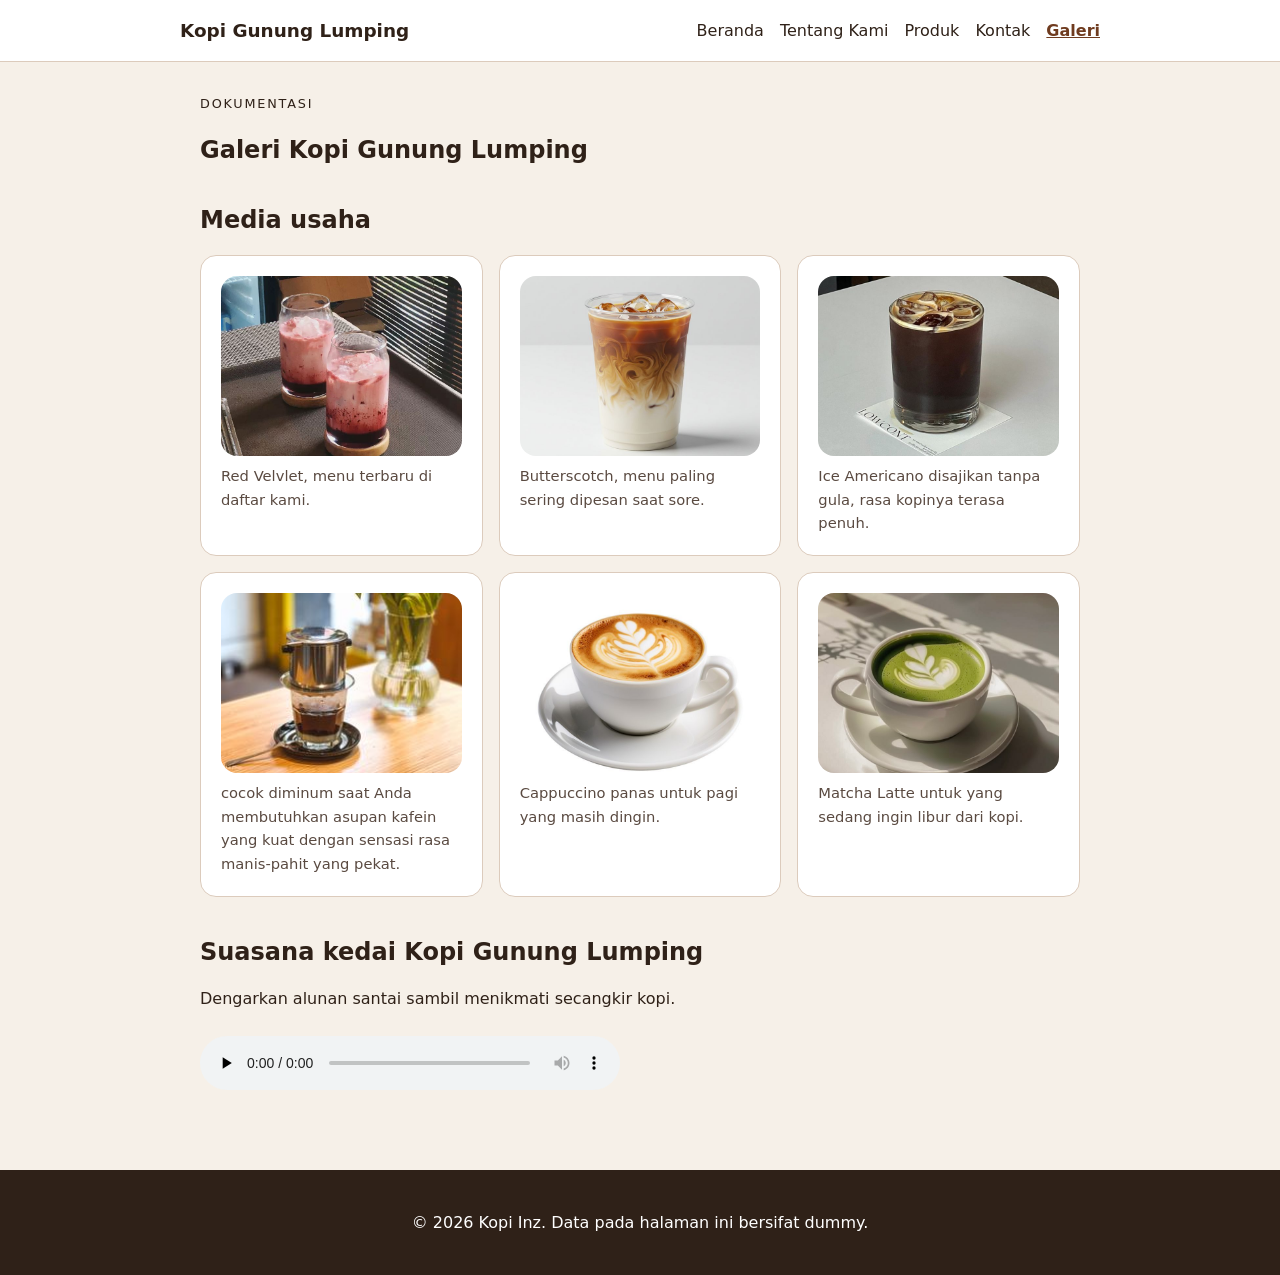
==== galeri.html @ 06ddbc15 "feat: tambah file kontak html di website" ====
<!doctype html>
<html lang="id">
  <head>
    <meta charset="utf-8" />
    <meta name="viewport" content="width=device-width, initial-scale=1" />
    <meta name="description" content="Galeri Kopi Gunung Lumping: foto menu, suasana kedai, dan musik pengiring." />
    <title>Galeri Kopi Gunung Lumping - Website UMKM</title>
    <link rel="stylesheet" href="css/style.css" />
  </head>
  <body>
    <a class="skip-link" href="#konten">Lewati ke konten utama</a>

    <header class="site-header">
      <nav class="nav" aria-label="Navigasi utama">
        <a class="brand" href="index.html">Kopi Gunung Lumping</a>
        <ul>
          <li><a href="index.html">Beranda</a></li>
          <li><a href="tentang.html">Tentang Kami</a></li>
          <li><a href="produk.html">Produk</a></li>
          <li><a href="kontak.html">Kontak</a></li>
          <li><a aria-current="page" href="galeri.html">Galeri</a></li>
        </ul>
      </nav>
    </header>

    <main id="konten" class="page">
      <section aria-labelledby="galeri-title">
        <p class="eyebrow">Dokumentasi</p>
        <h1 id="galeri-title">Galeri Kopi Gunung Lumping</h1>
      </section>

      <section aria-labelledby="media-title">
        <h2 id="media-title">Media usaha</h2>
        <div class="gallery-list">
          <figure class="media-card">
            <img
              class="product-photo"
              src="assets/images/Red velvet Drinks (1).jpg"
              alt="Minuman creamy dengan rasa red velvet yang manis dan lembut"
              width="800"
              height="600"
              loading="lazy"
            />
            <figcaption>Red Velvlet, menu terbaru di daftar kami.</figcaption>
          </figure>

          <figure class="media-card">
            <img
              class="product-photo"
              src="assets/images/Kopi susu.jpg"
              alt="Segelas kopi Butterscotch dengan lapisan susu dan taburan gula aren"
              width="800"
              height="600"
              loading="lazy"
            />
            <figcaption>Butterscotch, menu paling sering dipesan saat sore.</figcaption>
          </figure>

          <figure class="media-card">
            <img
              class="product-photo"
              src="assets/images/americano.jpg"
              alt="Segelas Ice Americano dengan es batu dan lapisan krema di permukaan"
              width="800"
              height="600"
              loading="lazy"
            />
            <figcaption>Ice Americano disajikan tanpa gula, rasa kopinya terasa penuh.</figcaption>
          </figure>

          <figure class="media-card">
            <img
              class="product-photo"
              src="assets/images/Vietnam (2).jpg"
              alt="metode penyeduhan kopi khas Vietnam yang menggunakan alat saring logam kecil bernama phin untuk meneteskan air panas secara perlahan ke dalam gelas"
              width="800"
              height="600"
              loading="lazy"
            />
            <figcaption>cocok diminum saat Anda membutuhkan asupan kafein yang kuat dengan sensasi rasa manis-pahit yang pekat.</figcaption>
          </figure>

          <figure class="media-card">
            <img
              class="product-photo"
              src="assets/images/download (4).jpg"
              alt="Espresso dituang ke cangkir berisi susu hingga membentuk latte art"
              width="800"
              height="600"
              loading="lazy"
            />
            <figcaption>Cappuccino panas untuk pagi yang masih dingin.</figcaption>
          </figure>

          <figure class="media-card">
            <img
              class="product-photo"
              src="assets/images/Japanese matcha green tea powder.jpg"
              alt="Minuman matcha creamy dengan rasa teh hijau yang khas"
              width="800"
              height="600"
              loading="lazy"
            />
            <figcaption>Matcha Latte untuk yang sedang ingin libur dari kopi.</figcaption>
          </figure>
        </div>
      </section>

      <section aria-labelledby="audio-title">
        <h2 id="audio-title">Suasana kedai Kopi Gunung Lumping</h2>
        <p id="audio-note">Dengarkan alunan santai sambil menikmati secangkir kopi.</p>
        <audio controls aria-describedby="audio-note" preload="none">
          <source src="assets/audio/Hangatkan_Sanubari_Pagi.mp3" type="audio/mp4" />
          Browser kamu belum mendukung pemutar audio.
          <a href="assets/audio/hindia.mp4">Unduh lagu pengiring</a>.
        </audio>
      </section>
    </main>

    <footer class="site-footer">
      <p>&copy; <span id="tahun">2026</span> Kopi Inz. Data pada halaman ini bersifat dummy.</p>
    </footer>

    <script src="js/script.js"></script>
  </body>
</html>
---- css/style.css ----
:root {
  --coklat-tua: #2f2118;
  --coklat: #6f3b1f;
  --coklat-brand: #4b2715;
  --krem: #f6f0e8;
  --kuning: #ffd166;
  --garis: #dccbbc;
  --abu-teks: #5a4a41;
  --putih: #ffffff;
  --radius: 16px;
}

* { box-sizing: border-box; }

body {
  margin: 0;
  color: var(--coklat-tua);
  background: var(--krem);
  font-family: system-ui, -apple-system, "Segoe UI", Arial, sans-serif;
  line-height: 1.6;
}

.page {
  max-width: 920px;
  margin: 0 auto;
  padding: 32px 20px;
}

.page > section { margin-bottom: 40px; }

h1, h2, h3 { line-height: 1.25; }

.skip-link {
  position: absolute;
  left: -9999px;
  z-index: 100;
  padding: 8px 12px;
  color: var(--putih);
  background: var(--coklat-tua);
}

.skip-link:focus { top: 8px; left: 8px; }

.site-header {
  padding: 16px 20px;
  background: var(--putih);
  border-bottom: 1px solid var(--garis);
}

.nav {
  display: flex;
  flex-wrap: wrap;
  gap: 8px 20px;
  align-items: center;
  justify-content: space-between;
  max-width: 920px;
  margin: 0 auto;
}

.brand {
  color: var(--coklat-brand);
  font-size: 1.15rem;
  font-weight: 800;
  text-decoration: none;
}

.nav ul {
  display: flex;
  flex-wrap: wrap;
  gap: 16px;
  padding: 0;
  margin: 0;
  list-style: none;
}

.nav a {
  color: var(--coklat-tua);
  text-decoration: none;
}

.nav a:hover { text-decoration: underline; }

.nav a[aria-current="page"] {
  color: var(--coklat);
  font-weight: 800;
  text-decoration: underline;
}

.hero {
    width: 100%;
    min-height: 100vh;

    display: flex;
    align-items: center;
    justify-content: center;
    flex-direction: column;
}

.hero > img {
    width: 100%;
    max-height: 600px;
    object-fit: cover;
}

.hero-content {
    text-align: center;
    padding: 20px;
}


.hero-content p {
    font-size: 18px;
    font-weight: bold;

    letter-spacing: 3px;

    margin-bottom: 15px;
}


.hero-content h1 {
    font-family: "Playfair Display", serif;

    font-size: 70px;

    margin-bottom: 20px;
}


.hero-content h2 {
    max-width: 650px;

    font-size: 22px;

    font-weight: 400;

    line-height: 1.6;

    margin-bottom: 30px;
}


.hero-content button {
    background: #f5c451;

    color: #432312;

    border: none;

    padding: 16px 30px;

    border-radius: 30px;

    font-size: 16px;

    font-weight: bold;

    cursor: pointer;

}

.hero h1 { margin: 0 0 8px; font-size: clamp(1.8rem, 5vw, 2.6rem); }

.eyebrow {
  margin: 0 0 8px;
  font-size: 0.8rem;
  letter-spacing: 0.14em;
  text-transform: uppercase;
}

button {
  padding: 12px 18px;
  color: var(--coklat-tua);
  font-size: 1rem;
  font-weight: 700;
  font-family: inherit;
  cursor: pointer;
  background: var(--kuning);
  border: 0;
  border-radius: 999px;
}

button:hover { background: #ffc233; }

a:focus-visible,
button:focus-visible { outline: 3px solid #2563eb; outline-offset: 3px; }

.product-list,
.info-container,
.gallery-list {
  display: grid;
  gap: 16px;
  margin-top: 16px;
  grid-template-columns: repeat(auto-fit, minmax(240px, 1fr));
}

/* Kartu produk baru tampil lebih lebar dan sendirian */
.product-list--sorot { grid-template-columns: minmax(0, 480px); }

.product-card,
.info-card,
.media-card {
  display: flex;
  flex-direction: column;
  padding: 20px;
  background: var(--putih);
  border: 1px solid var(--garis);
  border-radius: var(--radius);
}

.product-card h3,
.info-card h3 { margin: 0 0 8px; }

.product-card p,
.info-card p { margin: 0 0 8px; }

.product-photo {
  width: 100%;
  height: auto;
  aspect-ratio: 4 / 3;
  object-fit: cover;
  margin-bottom: 12px;
  background: var(--krem);
}

.media-card .product-photo { margin-bottom: 0; }

.product-photo--lebar { max-width: 520px; }

.price {
  margin-top: auto;
  color: var(--coklat);
  font-size: 1.1rem;
  font-weight: 700;
}

.price .unit {
  color: var(--abu-teks);
  font-size: 0.85rem;
  font-weight: 400;
}

.product-card--baru {
  position: relative;
  border-color: var(--coklat);
}

.produk-card2 {
  padding-top: 35px;

}

.badge {
  align-self: flex-start;
  padding: 2px 10px;
  margin-bottom: 8px;
  color: var(--coklat-tua);
  font-size: 0.75rem;
  font-weight: 700;
  background: var(--kuning);
  border-radius: 999px;
}

img { display: block; max-width: 100%; height: auto; border-radius: var(--radius); }
figure { margin: 0; }
figcaption { margin-top: 8px; color: var(--abu-teks); font-size: 0.92rem; }

audio { width: 100%; max-width: 420px; margin-top: 8px; }

.table-wrap { overflow-x: auto; }
table { width: 100%; border-collapse: collapse; background: var(--putih); }
caption { margin-bottom: 8px; font-weight: 700; text-align: left; }
th,
td { padding: 10px; text-align: left; border: 1px solid var(--garis); }
thead th { background: #efe4d8; }
tbody tr:nth-child(even) th,
tbody tr:nth-child(even) td { background: #faf5ef; }
td:last-child,
thead th:last-child { text-align: right; white-space: nowrap; }

.site-footer {
  padding: 24px 20px;
  color: var(--putih);
  text-align: center;
  background: var(--coklat-tua);
}

.site-footer a { color: var(--kuning); }

@media (max-width: 600px) {
  .page { padding: 24px 16px; }
  .hero { padding: 24px; border-radius: 18px; }
  .nav { justify-content: flex-start; }
}
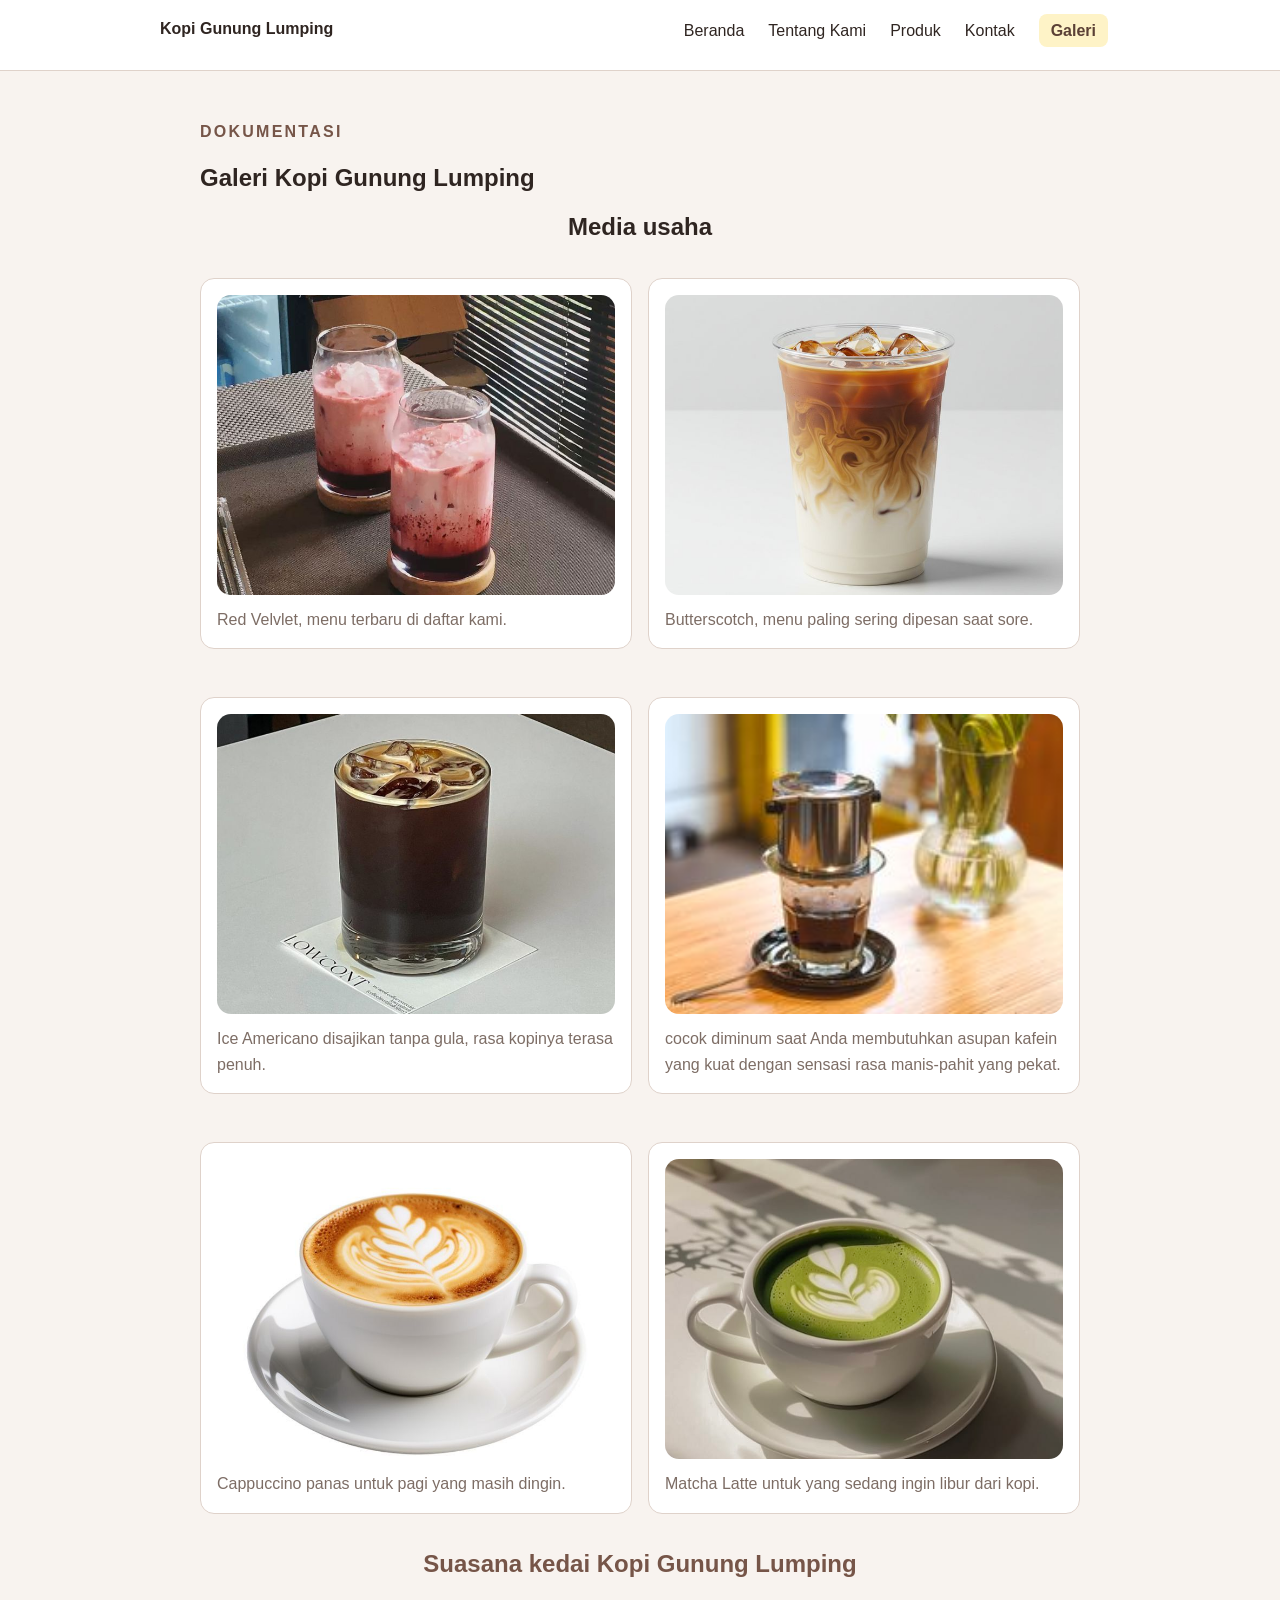
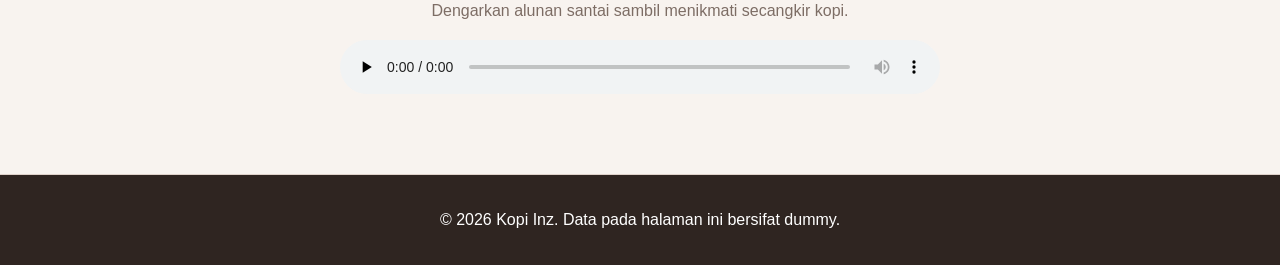
==== commit e50049b4: "feat: bangun layout flexbox dan grid" ====
--- a/galeri.html
+++ b/galeri.html
@@ -31,7 +31,7 @@
 
       <section aria-labelledby="media-title">
         <h2 id="media-title">Media usaha</h2>
-        <div class="gallery-list">
+        <div class="gallery-grid">
           <figure class="media-card">
             <img
               class="product-photo"
--- a/css/style.css
+++ b/css/style.css
@@ -1,22 +1,39 @@
 :root {
-  --coklat-tua: #2f2118;
-  --coklat: #6f3b1f;
-  --coklat-brand: #4b2715;
-  --krem: #f6f0e8;
-  --kuning: #ffd166;
-  --garis: #dccbbc;
-  --abu-teks: #5a4a41;
-  --putih: #ffffff;
-  --radius: 16px;
-}
-
-* { box-sizing: border-box; }
+  --color-primary: #765548;
+  --color-primary-strong: #5b4035;
+  --color-text: #2f2521;
+  --color-muted: #7d6d65;
+  --color-surface: #ffffff;
+  --color-surface-soft: #f8f3ef;
+  --color-border: #dfd2ca;
+  --color-focus: #b08a5a;
+         
+  --space-1: 0.5rem;
+  --space-2: 0.75rem;
+  --space-3: 1rem;
+  --space-4: 1.5rem;
+  --space-5: 2rem;
+  --space-6: 3rem;
+
+  --radius-sm: 0.5rem;
+  --radius-md: 0.875rem;
+  --radius-lg: 1.25rem;
+}
+
+*,
+*::before,
+*::after {
+  box-sizing: border-box;
+}
 
 body {
   margin: 0;
-  color: var(--coklat-tua);
-  background: var(--krem);
-  font-family: system-ui, -apple-system, "Segoe UI", Arial, sans-serif;
+  color: #2f2118;
+  background: #f6f0e8;
+  color: var(--color-text);
+  background: var(--color-surface-soft);
+  font-family: Arial, sans-serif;
+  font-size: 1rem;
   line-height: 1.6;
 }
 
@@ -24,271 +41,533 @@
   max-width: 920px;
   margin: 0 auto;
   padding: 32px 20px;
-}
-
-.page > section { margin-bottom: 40px; }
-
-h1, h2, h3 { line-height: 1.25; }
+  width: min(100% - 2rem, 60rem);
+  margin-inline: auto;
+  padding-block: var(--space-5);
+  padding-block: var(--space-6);
+}
+
+.hero {
+  padding: 36px;
+  color: white;
+  background:  #6F4E37;
+  border-radius: 24px;
+  padding: var(--space-5);
+  color: var(--color-surface);
+  background: var(--color-primary);
+  border-radius: var(--radius-md);
+  border-radius: var(--radius-lg);
+}
+
+.hero h1 {
+  margin-top: -10px;
+}
+
+.hero-image {
+  display: block;
+  width: 100%;
+  height: 320px;
+  margin-top: 20px;
+  margin-top: var(--space-3);
+  object-fit: cover;
+  border-radius: 16px;
+  border-radius: var(--radius-md);
+}
+
+.product-list {
+  width: 100%;
+}
+
+.product-cards {
+  display: grid;
+  grid-template-columns: repeat(5, 1fr);
+  gap: 12px;
+}
+
+.product-card {
+  margin-top: var(--space-5);
+  display: flex;
+  flex-direction: column;
+  min-height: 230px;
+  padding: 12px;
+  background: var(--color-surface);
+  border: 1px solid var(--color-border);
+  border-radius: 8px;
+  box-shadow: var(--shadow-card);
+}
+
+.product-card h3 {
+  margin-top: 0;
+  color: var(--color-primary);
+  text-align: center;
+}
+
+.product-card p {
+  margin-bottom: 8px;
+  text-align: center;
+}
+
+.product-card .price {
+  margin-top: auto;
+  text-align: center;
+}
+
+.product-card .price a {
+  display: inline-block;
+  padding: 5px 10px;
+  color: var(--color-focus);
+  text-decoration: none;
+  border: 1px solid var(--color-focus);
+  border-radius: var(--radius-sm);
+}
+
+.product-card .price a:hover {
+  text-decoration: none;
+  color: var(--color-surface);
+  background: var(--color-primary-strong);
+}
+
+.product-list > h2 {
+  margin-top: 24px;
+  margin-bottom: 16px;
+  text-align: center;
+}
+
+.eyebrow {
+  margin: 0 0 8px;
+  margin: 0 0 var(--space-2);
+  color: var(--color-primary);
+  font-weight: 800;
+  letter-spacing: 0.14em;
+  text-transform: uppercase;
+}
+
+h1,
+h2,
+h3 {
+  line-height: 1.2;
+  text-wrap: balance;
+}
+
+h2 {
+    text-align: center;
+  text-align: center;
+}
+
+.products {
+@@ -43,89 +147,242 @@ h2 {
+}
+
+button {
+  padding: 12px 18px;
+  color: #2f2118;
+  display: inline-block;
+  padding: var(--space-2) var(--space-3);
+  color: var(--color-surface);
+  font: inherit;
+  font-weight: 700;
+  cursor: pointer;
+  background: #ffd166;
+  background: var(--color-primary);
+  border: 0;
+  border-radius: 999px;
+}
+
+/* ============== uji tab/skip-link ================= */
+.skip-link { position: absolute; left: -9999px; padding: 8px 12px; color: white; background: #2f2118; }
+.skip-link:focus { top: 8px; left: 8px; }
+.site-header { padding: 16px 20px; background: white; border-bottom: 1px solid #dccbbc; }
+.nav { max-width: 920px; margin: 0 auto; }
+.brand { display: inline-block; margin-bottom: 8px; color: #4b2715; font-weight: 800; text-decoration: none; }
+.nav ul { padding: 0; margin: 0; list-style: none; }
+.nav li { display: inline-block; margin-right: 12px; }
+.nav a[aria-current="page"] { font-weight: 800; }
+  border-radius var--radius-sm;
+}
+
+button:hover {
+  color: var(--color-surface);
+  background: var(--color-primary-strong);
+}
+
+.hero button {
+  color: var(--color-text);
+  background: #fef3c7;
+}
+
+.hero button:hover {
+  color: var(--color-text);
+  background: #fde68a;
+}
+
+.hero {
+  display: grid;
+  grid-template-columns: 1.2fr 0.8fr;
+  gap: var(--space-4);
+  align-items: center;
+}
+.hero-image { width: 100%; border-radius: var(--radius-md); }
+
+.product-grid,
+.gallery-grid {
+  display: grid;
+  grid-template-columns: repeat(3, minmax(0, 1fr));
+  gap: var(--space-3);
+}
+.gallery-grid { grid-template-columns: repeat(2, minmax(0, 1fr)); }
+
+/* ============== Skip Link ================= */
 
 .skip-link {
   position: absolute;
-  left: -9999px;
-  z-index: 100;
-  padding: 8px 12px;
-  color: var(--putih);
-  background: var(--coklat-tua);
-}
-
-.skip-link:focus { top: 8px; left: 8px; }
+  top: -5rem;
+  left: var(--space-3);
+  padding: var(--space-2) var(--space-3);
+  color: var(--color-surface);
+  background: var(--color-text);
+}
+
+.skip-link:focus {
+  top: var(--space-3);
+}
+
+a:focus-visible,
+button:focus-visible { outline: 3px solid #2563eb; outline-offset: 3px; }
+.site-footer { padding: 24px 20px; color: white; text-align: center; background: #2f2118; }
+button:focus-visible {
+  outline: 3px solid var(--color-focus);
+  outline-offset: 3px;
+}
+
+
+/* ============== Header & Navigasi ================= */
 
 .site-header {
-  padding: 16px 20px;
-  background: var(--putih);
-  border-bottom: 1px solid var(--garis);
+  padding: var(--space-3) var(--space-4);
+  background: var(--color-surface);
+  border-bottom: 1px solid var(--color-border);
 }
 
 .nav {
   display: flex;
-  flex-wrap: wrap;
-  gap: 8px 20px;
+  gap: var(--space-3);
   align-items: center;
   justify-content: space-between;
-  max-width: 920px;
-  margin: 0 auto;
+}
+.brand { margin-bottom: 0; }
+.nav ul { display: flex; gap: var(--space-2); flex-wrap: wrap; }
+.nav li { margin: 0; }
+
+.product-card { display: flex; flex-direction: column; }
+.product-badge {
+  align-self: flex-start;
+  padding: 0.25rem var(--space-2);
+  color: var(--color-primary-strong);
+  font-size: 0.875rem;
+  font-weight: 800;
+  background: #fef3c7;
+  border-radius: 999px;
+}
+.card-actions {
+  display: flex;
+  gap: var(--space-2);
+  align-items: center;
+  flex-wrap: wrap;
+  margin-top: auto;
+}
+
+.nav {
+  width: min(100% - 2rem, 60rem);
+  margin-inline: auto;
 }
 
 .brand {
-  color: var(--coklat-brand);
-  font-size: 1.15rem;
+  display: inline-block;
+  margin-bottom: var(--space-2);
+  color: var(--color-text);
   font-weight: 800;
   text-decoration: none;
 }
 
 .nav ul {
-  display: flex;
-  flex-wrap: wrap;
-  gap: 16px;
   padding: 0;
   margin: 0;
   list-style: none;
 }
 
+.nav li {
+  display: inline-block;
+  margin: 0 var(--space-2) var(--space-1) 0;
+}
+
 .nav a {
-  color: var(--coklat-tua);
+  color: var(--color-text);
   text-decoration: none;
 }
 
-.nav a:hover { text-decoration: underline; }
-
 .nav a[aria-current="page"] {
-  color: var(--coklat);
-  font-weight: 800;
-  text-decoration: underline;
-}
-
-.hero {
-    width: 100%;
-    min-height: 100vh;
-
-    display: flex;
-    align-items: center;
-    justify-content: center;
-    flex-direction: column;
-}
-
-.hero > img {
-    width: 100%;
-    max-height: 600px;
-    object-fit: cover;
-}
-
-.hero-content {
-    text-align: center;
-    padding: 20px;
-}
-
-
-.hero-content p {
-    font-size: 18px;
-    font-weight: bold;
-
-    letter-spacing: 3px;
-
-    margin-bottom: 15px;
-}
-
-
-.hero-content h1 {
-    font-family: "Playfair Display", serif;
-
-    font-size: 70px;
-
-    margin-bottom: 20px;
-}
-
-
-.hero-content h2 {
-    max-width: 650px;
-
-    font-size: 22px;
-
-    font-weight: 400;
-
-    line-height: 1.6;
-
-    margin-bottom: 30px;
-}
-
-
-.hero-content button {
-    background: #f5c451;
-
-    color: #432312;
-
-    border: none;
-
-    padding: 16px 30px;
-
-    border-radius: 30px;
-
-    font-size: 16px;
-
-    font-weight: bold;
-
-    cursor: pointer;
-
-}
-
-.hero h1 { margin: 0 0 8px; font-size: clamp(1.8rem, 5vw, 2.6rem); }
-
-.eyebrow {
-  margin: 0 0 8px;
-  font-size: 0.8rem;
-  letter-spacing: 0.14em;
-  text-transform: uppercase;
-}
-
-button {
-  padding: 12px 18px;
-  color: var(--coklat-tua);
-  font-size: 1rem;
+  padding: var(--space-1) var(--space-2);
+  color: var(--color-primary-strong);
   font-weight: 700;
-  font-family: inherit;
-  cursor: pointer;
-  background: var(--kuning);
-  border: 0;
-  border-radius: 999px;
-}
-
-button:hover { background: #ffc233; }
-
-a:focus-visible,
-button:focus-visible { outline: 3px solid #2563eb; outline-offset: 3px; }
-
-.product-list,
-.info-container,
-.gallery-list {
-  display: grid;
-  gap: 16px;
-  margin-top: 16px;
-  grid-template-columns: repeat(auto-fit, minmax(240px, 1fr));
-}
-
-/* Kartu produk baru tampil lebih lebar dan sendirian */
-.product-list--sorot { grid-template-columns: minmax(0, 480px); }
-
-.product-card,
-.info-card,
-.media-card {
-  display: flex;
-  flex-direction: column;
-  padding: 20px;
-  background: var(--putih);
-  border: 1px solid var(--garis);
-  border-radius: var(--radius);
-}
-
-.product-card h3,
-.info-card h3 { margin: 0 0 8px; }
-
-.product-card p,
-.info-card p { margin: 0 0 8px; }
-
-.product-photo {
-  width: 100%;
-  height: auto;
-  aspect-ratio: 4 / 3;
-  object-fit: cover;
-  margin-bottom: 12px;
-  background: var(--krem);
-}
-
-.media-card .product-photo { margin-bottom: 0; }
-
-.product-photo--lebar { max-width: 520px; }
-
-.price {
-  margin-top: auto;
-  color: var(--coklat);
-  font-size: 1.1rem;
-  font-weight: 700;
-}
-
-.price .unit {
-  color: var(--abu-teks);
-  font-size: 0.85rem;
-  font-weight: 400;
-}
-
-.product-card--baru {
-  position: relative;
-  border-color: var(--coklat);
-}
-
-.produk-card2 {
-  padding-top: 35px;
-
-}
-
-.badge {
-  align-self: flex-start;
-  padding: 2px 10px;
-  margin-bottom: 8px;
-  color: var(--coklat-tua);
-  font-size: 0.75rem;
-  font-weight: 700;
-  background: var(--kuning);
-  border-radius: 999px;
-}
-
-img { display: block; max-width: 100%; height: auto; border-radius: var(--radius); }
-figure { margin: 0; }
-figcaption { margin-top: 8px; color: var(--abu-teks); font-size: 0.92rem; }
-
-audio { width: 100%; max-width: 420px; margin-top: 8px; }
-
-.table-wrap { overflow-x: auto; }
-table { width: 100%; border-collapse: collapse; background: var(--putih); }
+  text-decoration: none;
+  background: #fef3c7;
+  border-radius: var(--radius-sm);
+}
+
+
+/* ============== Footer ================= */
+
+.site-footer {
+  margin-top: var(--space-5);
+  padding: var(--space-3) var(--space-4);
+  color: var(--color-surface);
+  text-align: center;
+  background: var(--color-text);
+  border-top: 1px solid var(--color-border);
+}
+
+
+/* ============== Galeri ================= */
+img { max-width: 100%; height: auto; }
+figure { margin: 0 0 24px; }
+figcaption { margin-top: 8px; color: #6b5b52; }
+table { width: 100%; border-collapse: collapse; }
 caption { margin-bottom: 8px; font-weight: 700; text-align: left; }
 th,
-td { padding: 10px; text-align: left; border: 1px solid var(--garis); }
-thead th { background: #efe4d8; }
-tbody tr:nth-child(even) th,
-tbody tr:nth-child(even) td { background: #faf5ef; }
-td:last-child,
-thead th:last-child { text-align: right; white-space: nowrap; }
-
-.site-footer {
-  padding: 24px 20px;
-  color: var(--putih);
-  text-align: center;
-  background: var(--coklat-tua);
-}
-
-.site-footer a { color: var(--kuning); }
-
-@media (max-width: 600px) {
-  .page { padding: 24px 16px; }
-  .hero { padding: 24px; border-radius: 18px; }
-  .nav { justify-content: flex-start; }
+td { padding: 10px; text-align: left; border: 1px solid #dccbbc; }
+
+img {
+  max-width: 100%;
+  height: auto;
+}
+
+figure {
+  margin: 0 0 24px;
+  margin: 0 0 var(--space-4);
+}
+
+figure img {
+  display: block;
+  width: 100%;
+  height: 300px;
+  object-fit: cover;
+  border-radius: 12px;
+  border-radius: var(--radius-md);
+}
+
+figcaption {
+  margin-top: 8px;
+  color: #6b5b52;
+  margin-top: var(--space-2);
+  color: var(--color-muted);
+}
+
+#audio-title {
+  color: var(--color-primary);
+  text-align: center;
+}
+
+#audio-note {
+  max-width: 700px;
+  margin: 0 auto var(--space-3);
+  color: var(--color-muted);
+  text-align: center;
+}
+
+audio {
+  display: block;
+  width: 100%;
+  max-width: 600px;
+  margin: 0 auto;
+}
+
+/* ============== Daftar produk ================= */
+
+.product-card,
+.media-card,
+table,
+form {
+  margin-block: var(--space-3);
+  padding: var(--space-3);
+  background: var(--color-surface);
+  border: 1px solid var(--color-border);
+  border-radius: var(--radius-md);
+  box-shadow: var(--shadow-card);
+}
+
+figure {
+  margin-inline: 0;
+}
+/* =========== Tentang =============== */
+
+figcaption,
+caption {
+  color: var(--color-muted);
+}
+
+table {
+  width: 100%;
+  border-collapse: collapse;
+}
+
+caption {
+  margin-bottom: var(--space-2);
+  color: var(--color-primary);
+  font-weight: 700;
+  text-align: left;
+}
+
+th,
+td {
+  padding: var(--space-2);
+  text-align: left;
+  border: 1px solid var(--color-border);
+}
+
+th {
+  color: var(--color-text);
+  background: var(--color-surface-soft);
+}
+
+/* ============== Tentang ================= */
+
+.about-image {
+  display: block;
+  width: 100%;
+  height: 400px;
+  object-fit: cover;
+  border-radius: 12px;
+  border-radius: var(--radius-md);
+}
+
+/* =========== Kontak ============== */
+/* ============== Kontak ================= */
+
+#konten > h1 {
+  text-align: center;
+}
+
+#konten > p {
+  max-width: 700px;
+  margin: 20px auto;
+  margin: var(--space-3) auto;
+  line-height: 1.6;
+}
+
+#form-kontak {
+  max-width: 700px;
+  margin: 30px auto;
+  padding: 20px;
+  background: white;
+  border: 1px solid #ddd;
+  border-radius: 8px;
+  margin: var(--space-4) auto;
+  padding: var(--space-3);
+  background: var(--color-surface);
+  border: 1px solid var(--color-border);
+  border-radius: var(--radius-md);
+  box-shadow: var(--shadow-card);
+}
+
+#form-kontak .field {
+  margin-bottom: 16px;
+  margin-bottom: var(--space-3);
+}
+
+#form-kontak label {
+  display: block;
+  margin-bottom: 6px;
+  margin-bottom: var(--space-1);
+}
+
+#form-kontak input[type="text"],
+@@ -137,49 +394,67 @@ figcaption {
+#form-kontak textarea {
+  width: 100%;
+  box-sizing: border-box;
+  padding: 9px;
+  border: 1px solid #bbb;
+  border-radius: 5px;
+  padding: var(--space-2);
+  color: var(--color-text);
+  background: var(--color-surface);
+  border: 1px solid var(--color-border);
+  border-radius: var(--radius-sm);
+  font: inherit;
+}
+
+#form-kontak fieldset {
+  margin: 0 0 16px;
+  padding: 15px;
+  border: 1px solid #ccc;
+  border-radius: 5px;
+  margin: 0 0 var(--space-3);
+  padding: var(--space-3);
+  border: 1px solid var(--color-border);
+  border-radius: var(--radius-sm);
+}
+
+#form-kontak fieldset label {
+  margin-top: 8px;
+  margin-top: var(--space-2);
+}
+
+#form-kontak input[type="radio"] {
+  margin-right: 6px;
+  margin-right: var(--space-1);
+}
+
+#form-kontak button {
+  padding: 9px 18px;
+  border: none;
+  border-radius: 5px;
+  background: #af9e08;
+  color: white;
+  font-size: 16px;
+  display: inline-block;
+  padding: var(--space-2) var(--space-3);
+  color: var(--color-surface);
+  font: inherit;
+  font-weight: 700;
+  cursor: pointer;
+  background: var(--color-primary);
+  border: 0;
+  border-radius: var(--radius-sm);
+}
+
+#form-kontak button:hover {
+  opacity: 0.9;
+  color: var(--color-surface);
+  background: var(--color-primary-strong);
+}
+
+#kontak-lanjut {
+  text-align: center;
+}
+
+
+/* ============== Preview Form ================= */
+
+#preview-form {
+  max-width: 700px;
+  margin: 20px auto;
+  padding: 15px;
+  background: white;
+  border: 1px solid #dccbbc;
+  border-radius: 5px;
+  margin: var(--space-3) auto;
+  padding: var(--space-3);
+  background: var(--color-surface);
+  border: 1px solid var(--color-border);
+  border-radius: var(--radius-sm);
+  white-space: pre-wrap;
+}
+
+
+/* ============== Kontak Lanjutan ================= */
+
+#kontak-lanjut {
+  max-width: 700px;
+  margin: 30px auto;
+  margin: var(--space-4) auto;
 }
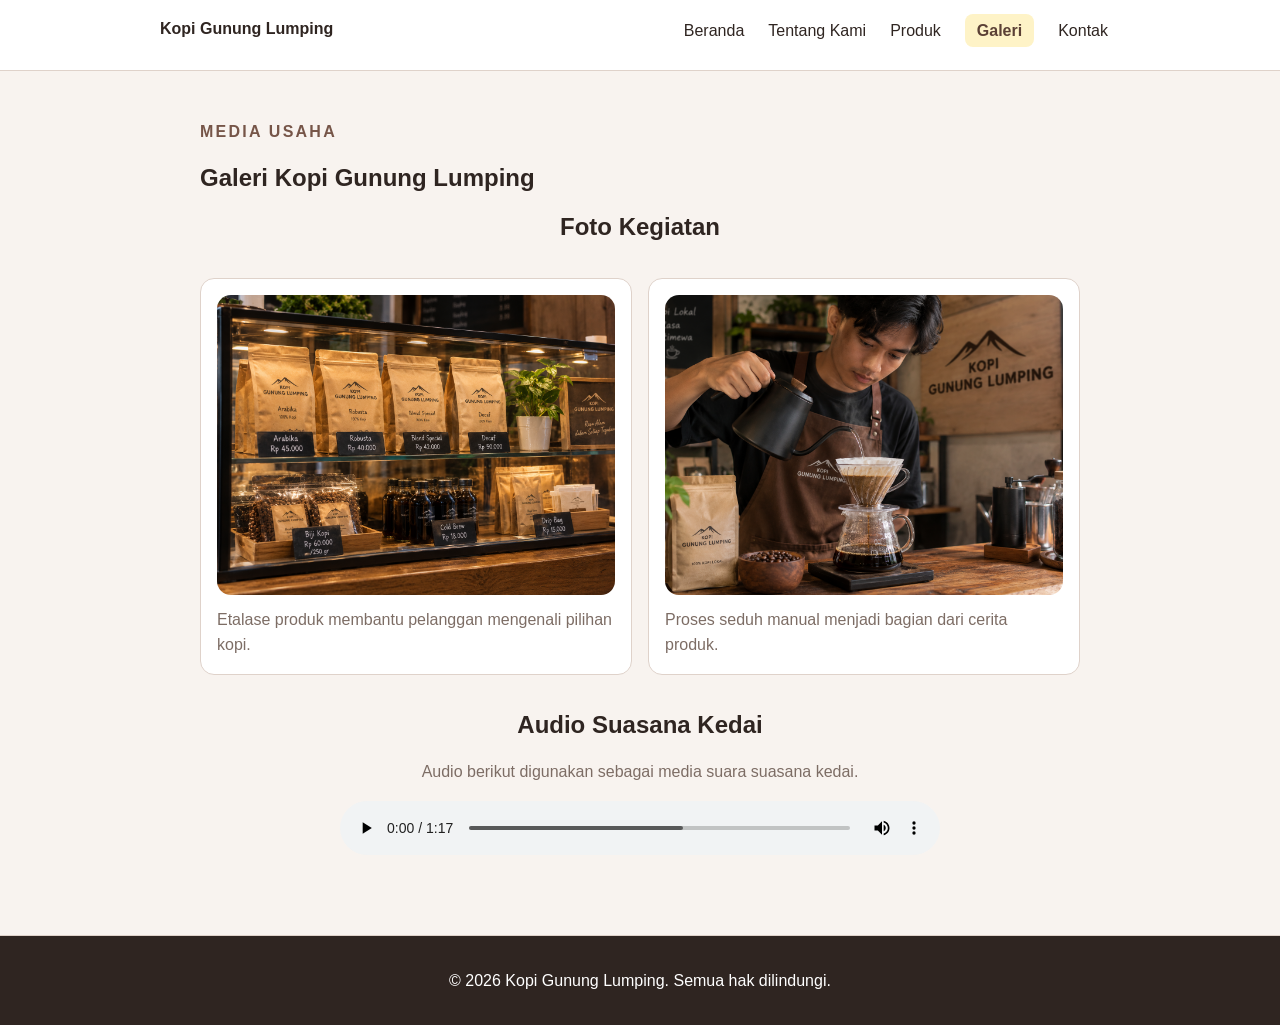
==== commit e5e2320a: "feat: bangun layout flexbox dan grid" ====
--- a/galeri.html
+++ b/galeri.html
@@ -1,126 +1,52 @@
 <!doctype html>
 <html lang="id">
-  <head>
-    <meta charset="utf-8" />
-    <meta name="viewport" content="width=device-width, initial-scale=1" />
-    <meta name="description" content="Galeri Kopi Gunung Lumping: foto menu, suasana kedai, dan musik pengiring." />
-    <title>Galeri Kopi Gunung Lumping - Website UMKM</title>
-    <link rel="stylesheet" href="css/style.css" />
-  </head>
-  <body>
-    <a class="skip-link" href="#konten">Lewati ke konten utama</a>
-
-    <header class="site-header">
-      <nav class="nav" aria-label="Navigasi utama">
+<head>
+    <meta charset="utf-8">
+    <meta name="viewport" content="width=device-width, initial-scale=1">
+    <title>Galeri Kopi Gunung Lumping</title>
+    <link rel="stylesheet" href="css/style.css">
+</head>
+<body>
+<a class="skip-link" href="#konten">Lewati ke konten utama</a>
+<header class="site-header">
+    <nav class="nav" aria-label="Navigasi utama">
         <a class="brand" href="index.html">Kopi Gunung Lumping</a>
         <ul>
-          <li><a href="index.html">Beranda</a></li>
-          <li><a href="tentang.html">Tentang Kami</a></li>
-          <li><a href="produk.html">Produk</a></li>
-          <li><a href="kontak.html">Kontak</a></li>
-          <li><a aria-current="page" href="galeri.html">Galeri</a></li>
+            <li><a href="index.html">Beranda</a></li>
+            <li><a href="tentang.html">Tentang Kami</a></li>
+            <li><a href="produk.html">Produk</a></li>
+            <li><a aria-current="page" href="galeri.html">Galeri</a></li>
+            <li><a href="kontak.html">Kontak</a></li>
         </ul>
-      </nav>
-    </header>
-
-    <main id="konten" class="page">
-      <section aria-labelledby="galeri-title">
-        <p class="eyebrow">Dokumentasi</p>
-        <h1 id="galeri-title">Galeri Kopi Gunung Lumping</h1>
-      </section>
-
-      <section aria-labelledby="media-title">
-        <h2 id="media-title">Media usaha</h2>
+    </nav>
+</header>
+<main id="konten" class="page">
+    <section>
+        <p class="eyebrow">MEDIA USAHA</p>
+        <h1>Galeri Kopi Gunung Lumping</h1>
+        <h2>Foto Kegiatan</h2>
         <div class="gallery-grid">
-          <figure class="media-card">
-            <img
-              class="product-photo"
-              src="assets/images/Red velvet Drinks (1).jpg"
-              alt="Minuman creamy dengan rasa red velvet yang manis dan lembut"
-              width="800"
-              height="600"
-              loading="lazy"
-            />
-            <figcaption>Red Velvlet, menu terbaru di daftar kami.</figcaption>
-          </figure>
-
-          <figure class="media-card">
-            <img
-              class="product-photo"
-              src="assets/images/Kopi susu.jpg"
-              alt="Segelas kopi Butterscotch dengan lapisan susu dan taburan gula aren"
-              width="800"
-              height="600"
-              loading="lazy"
-            />
-            <figcaption>Butterscotch, menu paling sering dipesan saat sore.</figcaption>
-          </figure>
-
-          <figure class="media-card">
-            <img
-              class="product-photo"
-              src="assets/images/americano.jpg"
-              alt="Segelas Ice Americano dengan es batu dan lapisan krema di permukaan"
-              width="800"
-              height="600"
-              loading="lazy"
-            />
-            <figcaption>Ice Americano disajikan tanpa gula, rasa kopinya terasa penuh.</figcaption>
-          </figure>
-
-          <figure class="media-card">
-            <img
-              class="product-photo"
-              src="assets/images/Vietnam (2).jpg"
-              alt="metode penyeduhan kopi khas Vietnam yang menggunakan alat saring logam kecil bernama phin untuk meneteskan air panas secara perlahan ke dalam gelas"
-              width="800"
-              height="600"
-              loading="lazy"
-            />
-            <figcaption>cocok diminum saat Anda membutuhkan asupan kafein yang kuat dengan sensasi rasa manis-pahit yang pekat.</figcaption>
-          </figure>
-
-          <figure class="media-card">
-            <img
-              class="product-photo"
-              src="assets/images/download (4).jpg"
-              alt="Espresso dituang ke cangkir berisi susu hingga membentuk latte art"
-              width="800"
-              height="600"
-              loading="lazy"
-            />
-            <figcaption>Cappuccino panas untuk pagi yang masih dingin.</figcaption>
-          </figure>
-
-          <figure class="media-card">
-            <img
-              class="product-photo"
-              src="assets/images/Japanese matcha green tea powder.jpg"
-              alt="Minuman matcha creamy dengan rasa teh hijau yang khas"
-              width="800"
-              height="600"
-              loading="lazy"
-            />
-            <figcaption>Matcha Latte untuk yang sedang ingin libur dari kopi.</figcaption>
-          </figure>
+            <figure class="media-card">
+                <img src="assets/images/Etalase Kopi Artisanal Hangat.png" alt="Etalase Kopi Gunung Lumping berisi kemasan kopi">
+                <figcaption>Etalase produk membantu pelanggan mengenali pilihan kopi.</figcaption>
+            </figure>
+            <figure class="media-card">
+                <img src="assets/images/Seduhan Kopi Gunung Lumping (1).png" alt="Barista menuang air pada dripper kopi">
+                <figcaption>Proses seduh manual menjadi bagian dari cerita produk.</figcaption>
+            </figure>
         </div>
-      </section>
-
-      <section aria-labelledby="audio-title">
-        <h2 id="audio-title">Suasana kedai Kopi Gunung Lumping</h2>
-        <p id="audio-note">Dengarkan alunan santai sambil menikmati secangkir kopi.</p>
-        <audio controls aria-describedby="audio-note" preload="none">
-          <source src="assets/audio/Hangatkan_Sanubari_Pagi.mp3" type="audio/mp4" />
-          Browser kamu belum mendukung pemutar audio.
-          <a href="assets/audio/hindia.mp4">Unduh lagu pengiring</a>.
+    </section>
+    <section>
+        <h2>Audio Suasana Kedai</h2>
+        <p id="audio-note">Audio berikut digunakan sebagai media suara suasana kedai.</p>
+        <audio controls aria-describedby="audio-note">
+            <source src="assets/audio/Hangatkan_Sanubari_Pagi.mp3" type="audio/mp3">
+            Browser Anda tidak mendukung pemutar audio.
         </audio>
-      </section>
-    </main>
-
-    <footer class="site-footer">
-      <p>&copy; <span id="tahun">2026</span> Kopi Inz. Data pada halaman ini bersifat dummy.</p>
-    </footer>
-
-    <script src="js/script.js"></script>
-  </body>
+    </section>
+</main>
+<footer class="site-footer">
+    <p>&copy; 2026 Kopi Gunung Lumping. Semua hak dilindungi.</p>
+</footer>
+</body>
 </html>
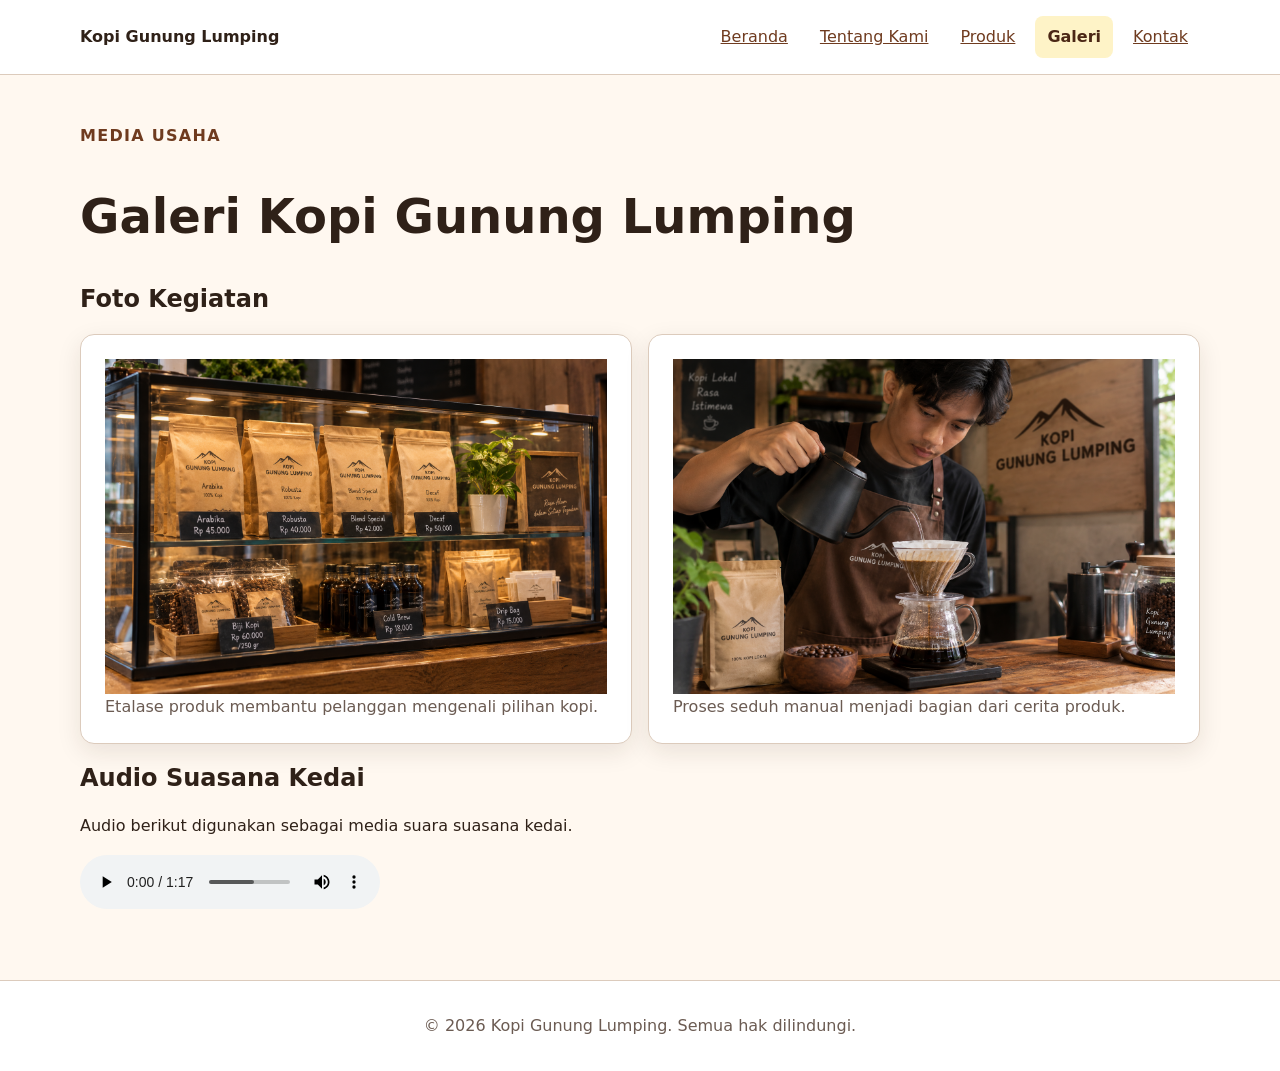
==== commit c1133369: "feat: terapkan responsive mobile-first" ====
--- a/galeri.html
+++ b/galeri.html
@@ -27,11 +27,11 @@
         <h2>Foto Kegiatan</h2>
         <div class="gallery-grid">
             <figure class="media-card">
-                <img src="assets/images/Etalase Kopi Artisanal Hangat.png" alt="Etalase Kopi Gunung Lumping berisi kemasan kopi">
+                <img src="assets/images/Etalase Kopi Artisanal Hangat.png" width="640" height="360" loading="lazy" alt="Barista menuang air panas ke dripper kopi" />
                 <figcaption>Etalase produk membantu pelanggan mengenali pilihan kopi.</figcaption>
             </figure>
             <figure class="media-card">
-                <img src="assets/images/Seduhan Kopi Gunung Lumping (1).png" alt="Barista menuang air pada dripper kopi">
+                <img src="assets/images/Seduhan Kopi Gunung Lumping (1).png" width="640" height="360" loading="lazy" alt="Barista menuang air panas ke dripper kopi" />
                 <figcaption>Proses seduh manual menjadi bagian dari cerita produk.</figcaption>
             </figure>
         </div>
--- a/css/style.css
+++ b/css/style.css
@@ -1,23 +1,20 @@
 :root {
-  --color-primary: #765548;
-  --color-primary-strong: #5b4035;
-  --color-text: #2f2521;
-  --color-muted: #7d6d65;
+  --color-primary: #6f3b1f;
+  --color-primary-strong: #4b2715;
+  --color-text: #2f2118;
+  --color-muted: #6b5b52;
   --color-surface: #ffffff;
-  --color-surface-soft: #f8f3ef;
-  --color-border: #dfd2ca;
-  --color-focus: #b08a5a;
-         
+  --color-surface-soft: #fff8f0;
+  --color-border: #dccbbc;
+  --color-focus: #1d4ed8;
   --space-1: 0.5rem;
   --space-2: 0.75rem;
   --space-3: 1rem;
   --space-4: 1.5rem;
   --space-5: 2rem;
-  --space-6: 3rem;
-
   --radius-sm: 0.5rem;
   --radius-md: 0.875rem;
-  --radius-lg: 1.25rem;
+  --shadow-card: 0 0.5rem 1.5rem rgb(47 33 24 / 0.1);
 }
 
 *,
@@ -26,120 +23,184 @@
   box-sizing: border-box;
 }
 
+html {
+  color-scheme: light;
+  scroll-behavior: smooth;
+}
+
 body {
   margin: 0;
-  color: #2f2118;
-  background: #f6f0e8;
+  min-width: 0;
   color: var(--color-text);
   background: var(--color-surface-soft);
-  font-family: Arial, sans-serif;
+  font-family: system-ui, -apple-system, BlinkMacSystemFont, "Segoe UI", sans-serif;
   font-size: 1rem;
   line-height: 1.6;
 }
 
+img,
+video {
+  display: block;
+  max-width: 100%;
+  height: auto;
+}
+
+audio {
+  max-width: 100%;
+}
+
+a {
+  color: var(--color-primary);
+  overflow-wrap: anywhere;
+}
+
+a:hover {
+  color: var(--color-primary-strong);
+}
+
+:focus-visible {
+  outline: 3px solid var(--color-focus);
+  outline-offset: 3px;
+}
+
+.hero :focus-visible {
+  outline-color: #fef3c7;
+}
+
+.skip-link {
+  position: absolute;
+  top: -5rem;
+  left: var(--space-3);
+  z-index: 999;
+  padding: var(--space-2) var(--space-3);
+  color: var(--color-surface);
+  background: var(--color-text);
+}
+
+.skip-link:focus {
+  top: var(--space-3);
+}
+
+.site-header,
+.site-footer {
+  padding: var(--space-3) var(--space-4);
+  background: var(--color-surface);
+  border-bottom: 1px solid var(--color-border);
+}
+
+.site-header {
+  padding-inline: 0;
+}
+
+.container {
+  margin-inline: auto;
+}
+
+.site-footer p {
+  margin-inline: auto;
+}
+
+.site-footer {
+  margin-top: var(--space-5);
+  color: var(--color-muted);
+  text-align: center;
+  border-top: 1px solid var(--color-border);
+  border-bottom: 0;
+}
+
+.nav,
 .page {
-  max-width: 920px;
-  margin: 0 auto;
-  padding: 32px 20px;
   width: min(100% - 2rem, 60rem);
   margin-inline: auto;
+}
+
+.nav {
+  display: flex;
+  flex-direction: column;
+  gap: var(--space-3);
+  align-items: flex-start;
+  justify-content: space-between;
+  min-width: 0;
+}
+
+.brand {
+  display: inline-block;
+  margin-bottom: 0;
+  color: var(--color-text);
+  font-weight: 800;
+  text-decoration: none;
+}
+
+.nav ul {
+  display: flex;
+  flex-direction: row;
+  gap: var(--space-1);
+  flex-wrap: wrap;
+  width: 100%;
+  padding: 0;
+  margin: 0;
+  list-style: none;
+}
+
+.nav li {
+  margin: 0;
+}
+
+.nav li a {
+  display: inline-block;
+  padding: var(--space-1) var(--space-2);
+}
+
+.nav a[aria-current="page"] {
+  color: var(--color-primary-strong);
+  font-weight: 700;
+  text-decoration: none;
+  background: #fef3c7;
+  border-radius: var(--radius-sm);
+}
+
+.page {
   padding-block: var(--space-5);
-  padding-block: var(--space-6);
 }
 
 .hero {
-  padding: 36px;
-  color: white;
-  background:  #6F4E37;
-  border-radius: 24px;
+  display: grid;
+  grid-template-columns: minmax(0, 1fr);
+  gap: var(--space-4);
+  align-items: center;
+  min-width: 0;
   padding: var(--space-5);
   color: var(--color-surface);
   background: var(--color-primary);
   border-radius: var(--radius-md);
-  border-radius: var(--radius-lg);
-}
-
-.hero h1 {
-  margin-top: -10px;
+}
+
+.hero-content,
+.hero-media {
+  min-width: 0;
 }
 
 .hero-image {
-  display: block;
   width: 100%;
-  height: 320px;
-  margin-top: 20px;
-  margin-top: var(--space-3);
+  max-width: 100%;
+  height: auto;
+  border-radius: var(--radius-md);
   object-fit: cover;
-  border-radius: 16px;
-  border-radius: var(--radius-md);
-}
-
-.product-list {
-  width: 100%;
-}
-
-.product-cards {
-  display: grid;
-  grid-template-columns: repeat(5, 1fr);
-  gap: 12px;
-}
-
-.product-card {
-  margin-top: var(--space-5);
-  display: flex;
-  flex-direction: column;
-  min-height: 230px;
-  padding: 12px;
-  background: var(--color-surface);
-  border: 1px solid var(--color-border);
-  border-radius: 8px;
-  box-shadow: var(--shadow-card);
-}
-
-.product-card h3 {
-  margin-top: 0;
-  color: var(--color-primary);
-  text-align: center;
-}
-
-.product-card p {
-  margin-bottom: 8px;
-  text-align: center;
-}
-
-.product-card .price {
-  margin-top: auto;
-  text-align: center;
-}
-
-.product-card .price a {
-  display: inline-block;
-  padding: 5px 10px;
-  color: var(--color-focus);
-  text-decoration: none;
-  border: 1px solid var(--color-focus);
-  border-radius: var(--radius-sm);
-}
-
-.product-card .price a:hover {
-  text-decoration: none;
-  color: var(--color-surface);
-  background: var(--color-primary-strong);
-}
-
-.product-list > h2 {
-  margin-top: 24px;
-  margin-bottom: 16px;
-  text-align: center;
-}
-
-.eyebrow {
-  margin: 0 0 8px;
-  margin: 0 0 var(--space-2);
-  color: var(--color-primary);
+}
+
+.hero-media {
+  position: relative;
+}
+
+.hero-badge {
+  position: absolute;
+  inset-block-start: var(--space-2);
+  inset-inline-end: var(--space-2);
+  padding: 0.25rem var(--space-2);
+  color: var(--color-primary-strong);
   font-weight: 800;
-  letter-spacing: 0.14em;
-  text-transform: uppercase;
+  background: #fef3c7;
+  border-radius: 999px;
 }
 
 h1,
@@ -149,42 +210,52 @@
   text-wrap: balance;
 }
 
-h2 {
-    text-align: center;
-  text-align: center;
-}
-
-.products {
-@@ -43,89 +147,242 @@ h2 {
-}
-
+h1 {
+  font-size: clamp(2rem, 6vw, 3rem);
+}
+
+p,
+li {
+  max-width: 68ch;
+}
+
+.eyebrow {
+  color: var(--color-primary);
+  font-weight: 800;
+  letter-spacing: 0.08em;
+  text-transform: uppercase;
+}
+
+.hero .eyebrow {
+  color: #fef3c7;
+}
+
+.hero figcaption {
+  color: #fef3c7;
+}
+
+.price {
+  color: var(--color-primary-strong);
+  font-weight: 800;
+}
+
+.button,
 button {
-  padding: 12px 18px;
-  color: #2f2118;
   display: inline-block;
+  max-width: 100%;
   padding: var(--space-2) var(--space-3);
   color: var(--color-surface);
   font: inherit;
   font-weight: 700;
+  text-decoration: none;
+  overflow-wrap: anywhere;
   cursor: pointer;
-  background: #ffd166;
   background: var(--color-primary);
   border: 0;
-  border-radius: 999px;
-}
-
-/* ============== uji tab/skip-link ================= */
-.skip-link { position: absolute; left: -9999px; padding: 8px 12px; color: white; background: #2f2118; }
-.skip-link:focus { top: 8px; left: 8px; }
-.site-header { padding: 16px 20px; background: white; border-bottom: 1px solid #dccbbc; }
-.nav { max-width: 920px; margin: 0 auto; }
-.brand { display: inline-block; margin-bottom: 8px; color: #4b2715; font-weight: 800; text-decoration: none; }
-.nav ul { padding: 0; margin: 0; list-style: none; }
-.nav li { display: inline-block; margin-right: 12px; }
-.nav a[aria-current="page"] { font-weight: 800; }
-  border-radius var--radius-sm;
-}
-
+  border-radius: var(--radius-sm);
+}
+
+.button:hover,
 button:hover {
   color: var(--color-surface);
   background: var(--color-primary-strong);
@@ -200,65 +271,25 @@
   background: #fde68a;
 }
 
-.hero {
-  display: grid;
-  grid-template-columns: 1.2fr 0.8fr;
-  gap: var(--space-4);
-  align-items: center;
-}
-.hero-image { width: 100%; border-radius: var(--radius-md); }
-
-.product-grid,
-.gallery-grid {
-  display: grid;
-  grid-template-columns: repeat(3, minmax(0, 1fr));
-  gap: var(--space-3);
-}
-.gallery-grid { grid-template-columns: repeat(2, minmax(0, 1fr)); }
-
-/* ============== Skip Link ================= */
-
-.skip-link {
-  position: absolute;
-  top: -5rem;
-  left: var(--space-3);
-  padding: var(--space-2) var(--space-3);
-  color: var(--color-surface);
-  background: var(--color-text);
-}
-
-.skip-link:focus {
-  top: var(--space-3);
-}
-
-a:focus-visible,
-button:focus-visible { outline: 3px solid #2563eb; outline-offset: 3px; }
-.site-footer { padding: 24px 20px; color: white; text-align: center; background: #2f2118; }
-button:focus-visible {
-  outline: 3px solid var(--color-focus);
-  outline-offset: 3px;
-}
-
-
-/* ============== Header & Navigasi ================= */
-
-.site-header {
-  padding: var(--space-3) var(--space-4);
+.product-card,
+.media-card,
+.info-card,
+form {
+  min-width: 0;
+  margin-block: var(--space-3);
+  padding: var(--space-3);
   background: var(--color-surface);
-  border-bottom: 1px solid var(--color-border);
-}
-
-.nav {
+  border: 1px solid var(--color-border);
+  border-radius: var(--radius-md);
+  box-shadow: var(--shadow-card);
+  overflow-wrap: anywhere;
+}
+
+.product-card {
   display: flex;
-  gap: var(--space-3);
-  align-items: center;
-  justify-content: space-between;
-}
-.brand { margin-bottom: 0; }
-.nav ul { display: flex; gap: var(--space-2); flex-wrap: wrap; }
-.nav li { margin: 0; }
-
-.product-card { display: flex; flex-direction: column; }
+  flex-direction: column;
+}
+
 .product-badge {
   align-self: flex-start;
   padding: 0.25rem var(--space-2);
@@ -268,6 +299,7 @@
   background: #fef3c7;
   border-radius: 999px;
 }
+
 .card-actions {
   display: flex;
   gap: var(--space-2);
@@ -276,135 +308,65 @@
   margin-top: auto;
 }
 
-.nav {
-  width: min(100% - 2rem, 60rem);
-  margin-inline: auto;
-}
-
-.brand {
-  display: inline-block;
-  margin-bottom: var(--space-2);
-  color: var(--color-text);
-  font-weight: 800;
-  text-decoration: none;
-}
-
-.nav ul {
-  padding: 0;
-  margin: 0;
-  list-style: none;
-}
-
-.nav li {
-  display: inline-block;
-  margin: 0 var(--space-2) var(--space-1) 0;
-}
-
-.nav a {
-  color: var(--color-text);
-  text-decoration: none;
-}
-
-.nav a[aria-current="page"] {
-  padding: var(--space-1) var(--space-2);
-  color: var(--color-primary-strong);
-  font-weight: 700;
-  text-decoration: none;
-  background: #fef3c7;
-  border-radius: var(--radius-sm);
-}
-
-
-/* ============== Footer ================= */
-
-.site-footer {
-  margin-top: var(--space-5);
-  padding: var(--space-3) var(--space-4);
-  color: var(--color-surface);
-  text-align: center;
-  background: var(--color-text);
-  border-top: 1px solid var(--color-border);
-}
-
-
-/* ============== Galeri ================= */
-img { max-width: 100%; height: auto; }
-figure { margin: 0 0 24px; }
-figcaption { margin-top: 8px; color: #6b5b52; }
-table { width: 100%; border-collapse: collapse; }
-caption { margin-bottom: 8px; font-weight: 700; text-align: left; }
-th,
-td { padding: 10px; text-align: left; border: 1px solid #dccbbc; }
-
-img {
-  max-width: 100%;
-  height: auto;
-}
-
-figure {
-  margin: 0 0 24px;
-  margin: 0 0 var(--space-4);
-}
-
-figure img {
+.card-actions a {
+  max-width: 100%;
+  overflow-wrap: anywhere;
+}
+
+.product-grid,
+.gallery-grid {
+  display: grid;
+  grid-template-columns: minmax(0, 1fr);
+  gap: var(--space-3);
+  min-width: 0;
+}
+
+.product-card img,
+.media-card img {
   display: block;
   width: 100%;
-  height: 300px;
+  max-width: 100%;
+  height: auto;
   object-fit: cover;
-  border-radius: 12px;
-  border-radius: var(--radius-md);
-}
-
-figcaption {
-  margin-top: 8px;
-  color: #6b5b52;
-  margin-top: var(--space-2);
-  color: var(--color-muted);
-}
-
-#audio-title {
-  color: var(--color-primary);
-  text-align: center;
-}
-
-#audio-note {
-  max-width: 700px;
-  margin: 0 auto var(--space-3);
-  color: var(--color-muted);
-  text-align: center;
-}
-
-audio {
-  display: block;
-  width: 100%;
-  max-width: 600px;
-  margin: 0 auto;
-}
-
-/* ============== Daftar produk ================= */
-
-.product-card,
-.media-card,
-table,
-form {
-  margin-block: var(--space-3);
-  padding: var(--space-3);
-  background: var(--color-surface);
-  border: 1px solid var(--color-border);
-  border-radius: var(--radius-md);
-  box-shadow: var(--shadow-card);
 }
 
 figure {
   margin-inline: 0;
 }
-/* =========== Tentang =============== */
 
 figcaption,
 caption {
   color: var(--color-muted);
 }
 
+.gallery-grid .media-card,
+.info-section .info-card {
+  margin-block: 0;
+}
+
+.info-section {
+  display: grid;
+  grid-template-columns: minmax(0, 1fr);
+  gap: var(--space-3);
+}
+
+.info-section h2 {
+  grid-column: 1 / -1;
+  margin-block-end: 0;
+}
+
+.nilai-list {
+  display: flex;
+  flex-direction: column;
+  gap: var(--space-3);
+  align-items: stretch;
+}
+
+.nilai-list .info-card {
+  flex: 1 1 12rem;
+  margin-block: 0;
+}
+
 table {
   width: 100%;
   border-collapse: collapse;
@@ -412,7 +374,6 @@
 
 caption {
   margin-bottom: var(--space-2);
-  color: var(--color-primary);
   font-weight: 700;
   text-align: left;
 }
@@ -421,153 +382,188 @@
 td {
   padding: var(--space-2);
   text-align: left;
+  vertical-align: top;
   border: 1px solid var(--color-border);
 }
 
 th {
-  color: var(--color-text);
   background: var(--color-surface-soft);
 }
 
-/* ============== Tentang ================= */
-
-.about-image {
+.table-scroll {
+  max-width: 100%;
+  margin-block: var(--space-3);
+  overflow-x: auto;
+  overscroll-behavior-x: contain;
+}
+
+.table-scroll table {
+  width: 100%;
+  min-width: 40rem;
+  margin-block: 0;
+  background: var(--color-surface);
+  border-collapse: collapse;
+  border-radius: 0;
+}
+
+.table-scroll caption {
+  margin-bottom: var(--space-2);
+  font-weight: 700;
+  text-align: left;
+}
+
+.table-scroll th,
+.table-scroll td {
+  padding: var(--space-2);
+  text-align: left;
+  vertical-align: top;
+  border: 1px solid var(--color-border);
+}
+
+.table-scroll th {
+  background: var(--color-surface-soft);
+}
+
+.table-scroll:focus-visible {
+  outline: 3px solid var(--color-focus);
+  outline-offset: 3px;
+}
+
+.field {
+  min-width: 0;
+  margin-bottom: var(--space-3);
+}
+
+.field label,
+legend {
   display: block;
+  margin-bottom: var(--space-1);
+  font-weight: 700;
+}
+
+.field input,
+.field select,
+.field textarea {
   width: 100%;
-  height: 400px;
-  object-fit: cover;
-  border-radius: 12px;
-  border-radius: var(--radius-md);
-}
-
-/* =========== Kontak ============== */
-/* ============== Kontak ================= */
-
-#konten > h1 {
-  text-align: center;
-}
-
-#konten > p {
-  max-width: 700px;
-  margin: 20px auto;
-  margin: var(--space-3) auto;
-  line-height: 1.6;
-}
-
-#form-kontak {
-  max-width: 700px;
-  margin: 30px auto;
-  padding: 20px;
-  background: white;
-  border: 1px solid #ddd;
-  border-radius: 8px;
-  margin: var(--space-4) auto;
-  padding: var(--space-3);
-  background: var(--color-surface);
-  border: 1px solid var(--color-border);
-  border-radius: var(--radius-md);
-  box-shadow: var(--shadow-card);
-}
-
-#form-kontak .field {
-  margin-bottom: 16px;
-  margin-bottom: var(--space-3);
-}
-
-#form-kontak label {
-  display: block;
-  margin-bottom: 6px;
-  margin-bottom: var(--space-1);
-}
-
-#form-kontak input[type="text"],
-@@ -137,49 +394,67 @@ figcaption {
-#form-kontak textarea {
-  width: 100%;
-  box-sizing: border-box;
-  padding: 9px;
-  border: 1px solid #bbb;
-  border-radius: 5px;
+  max-width: 100%;
+  min-width: 0;
   padding: var(--space-2);
-  color: var(--color-text);
+  color: inherit;
+  font: inherit;
   background: var(--color-surface);
   border: 1px solid var(--color-border);
   border-radius: var(--radius-sm);
+}
+
+input,
+select,
+textarea,
+button {
   font: inherit;
-}
-
-#form-kontak fieldset {
-  margin: 0 0 16px;
-  padding: 15px;
-  border: 1px solid #ccc;
-  border-radius: 5px;
+  max-width: 100%;
+}
+
+textarea {
+  resize: vertical;
+}
+
+input[type="radio"],
+input[type="checkbox"] {
+  width: auto;
+}
+
+fieldset {
+  min-width: 0;
   margin: 0 0 var(--space-3);
   padding: var(--space-3);
   border: 1px solid var(--color-border);
   border-radius: var(--radius-sm);
 }
 
-#form-kontak fieldset label {
-  margin-top: 8px;
-  margin-top: var(--space-2);
-}
-
-#form-kontak input[type="radio"] {
-  margin-right: 6px;
-  margin-right: var(--space-1);
-}
-
-#form-kontak button {
-  padding: 9px 18px;
-  border: none;
-  border-radius: 5px;
-  background: #af9e08;
-  color: white;
-  font-size: 16px;
-  display: inline-block;
-  padding: var(--space-2) var(--space-3);
-  color: var(--color-surface);
-  font: inherit;
-  font-weight: 700;
-  cursor: pointer;
-  background: var(--color-primary);
-  border: 0;
-  border-radius: var(--radius-sm);
-}
-
-#form-kontak button:hover {
-  opacity: 0.9;
-  color: var(--color-surface);
-  background: var(--color-primary-strong);
-}
-
-#kontak-lanjut {
-  text-align: center;
-}
-
-
-/* ============== Preview Form ================= */
+fieldset label {
+  display: block;
+  margin-block: var(--space-2);
+}
 
 #preview-form {
-  max-width: 700px;
-  margin: 20px auto;
-  padding: 15px;
-  background: white;
-  border: 1px solid #dccbbc;
-  border-radius: 5px;
-  margin: var(--space-3) auto;
+  max-width: 100%;
   padding: var(--space-3);
+  white-space: pre-wrap;
+  overflow-wrap: anywhere;
+  overflow-x: auto;
   background: var(--color-surface);
   border: 1px solid var(--color-border);
   border-radius: var(--radius-sm);
+}
+
+pre {
+  max-width: 100%;
+  overflow-x: auto;
   white-space: pre-wrap;
-}
-
-
-/* ============== Kontak Lanjutan ================= */
-
-#kontak-lanjut {
-  max-width: 700px;
-  margin: 30px auto;
-  margin: var(--space-4) auto;
+  overflow-wrap: anywhere;
+}
+
+@media (min-width: 40rem) {
+  .nav {
+    flex-direction: row;
+    align-items: center;
+  }
+
+  .nav ul {
+    width: auto;
+    justify-content: flex-end;
+    align-items: center;
+  }
+}
+
+@media (min-width: 42rem) {
+  .gallery-grid {
+    grid-template-columns: repeat(2, minmax(0, 1fr));
+  }
+
+  .nilai-list {
+    flex-direction: row;
+    flex-wrap: wrap;
+  }
+}
+
+
+@media (min-width: 48rem) {
+  .hero {
+    grid-template-columns: minmax(0, 1.2fr) minmax(0, 0.8fr);
+  }
+
+  .product-grid {
+    grid-template-columns: repeat(3, minmax(0, 1fr));
+  }
+
+  .info-section {
+    grid-template-columns: repeat(2, minmax(0, 1fr));
+  }
+
+  .page {
+    padding-block: var(--space-5);
+  }
+}
+
+@media (min-width: 60rem) {
+  .container,
+  .nav,
+  .page {
+    width: min(100% - 3rem, 70rem);
+  }
+
+  .nav {
+    justify-content: space-between;
+  }
+
+  .hero {
+    gap: var(--space-5);
+  }
+
+  .product-card,
+  .media-card,
+  .info-card {
+    padding: var(--space-4);
+  }
 }
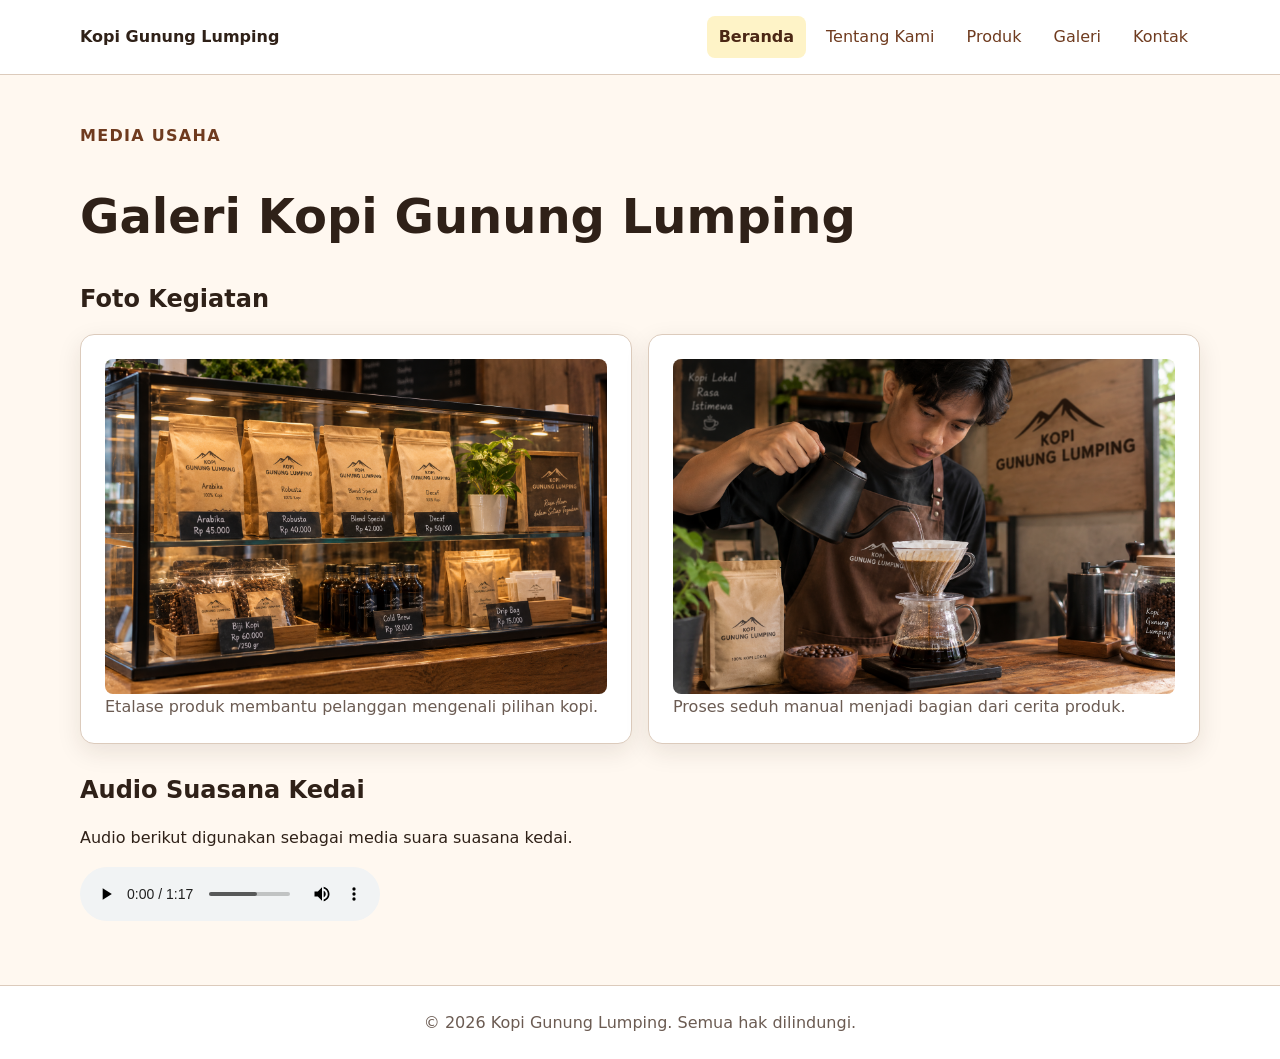
==== commit 7e9d8984: "feat: tambahkan hamburger menu mobile view dan update header navbar sesuai saran" ====
--- a/galeri.html
+++ b/galeri.html
@@ -9,16 +9,32 @@
 <body>
 <a class="skip-link" href="#konten">Lewati ke konten utama</a>
 <header class="site-header">
-    <nav class="nav" aria-label="Navigasi utama">
-        <a class="brand" href="index.html">Kopi Gunung Lumping</a>
-        <ul>
-            <li><a href="index.html">Beranda</a></li>
-            <li><a href="tentang.html">Tentang Kami</a></li>
-            <li><a href="produk.html">Produk</a></li>
-            <li><a aria-current="page" href="galeri.html">Galeri</a></li>
-            <li><a href="kontak.html">Kontak</a></li>
-        </ul>
-    </nav>
+  <nav class="nav container" aria-label="Navigasi utama">
+    <a class="brand" href="index.html">Kopi Gunung Lumping</a>
+
+    <details class="mobile-menu">
+      <summary aria-label="Buka menu navigasi">
+        <span class="hamburger" aria-hidden="true">☰</span>
+        <span>Menu</span>
+      </summary>
+
+      <ul>
+        <li><a aria-current="page" href="index.html">Beranda</a></li>
+        <li><a href="tentang.html">Tentang Kami</a></li>
+        <li><a href="produk.html">Produk</a></li>
+        <li><a href="galeri.html">Galeri</a></li>
+        <li><a href="kontak.html">Kontak</a></li>
+      </ul>
+    </details>
+
+    <ul class="desktop-menu">
+      <li><a aria-current="page" href="index.html">Beranda</a></li>
+      <li><a href="tentang.html">Tentang Kami</a></li>
+      <li><a href="produk.html">Produk</a></li>
+      <li><a href="galeri.html">Galeri</a></li>
+      <li><a href="kontak.html">Kontak</a></li>
+    </ul>
+  </nav>
 </header>
 <main id="konten" class="page">
     <section>
--- a/css/style.css
+++ b/css/style.css
@@ -7,16 +7,18 @@
   --color-surface-soft: #fff8f0;
   --color-border: #dccbbc;
   --color-focus: #1d4ed8;
+
   --space-1: 0.5rem;
   --space-2: 0.75rem;
   --space-3: 1rem;
   --space-4: 1.5rem;
   --space-5: 2rem;
+
   --radius-sm: 0.5rem;
   --radius-md: 0.875rem;
+
   --shadow-card: 0 0.5rem 1.5rem rgb(47 33 24 / 0.1);
 }
-
 *,
 *::before,
 *::after {
@@ -24,7 +26,6 @@
 }
 
 html {
-  color-scheme: light;
   scroll-behavior: smooth;
 }
 
@@ -36,16 +37,19 @@
   font-family: system-ui, -apple-system, BlinkMacSystemFont, "Segoe UI", sans-serif;
   font-size: 1rem;
   line-height: 1.6;
+  overflow-x: hidden;
 }
 
 img,
 video {
   display: block;
+  width: auto;
   max-width: 100%;
   height: auto;
 }
 
 audio {
+  display: block;
   max-width: 100%;
 }
 
@@ -56,152 +60,190 @@
 
 a:hover {
   color: var(--color-primary-strong);
+}
+
+button,
+input,
+select,
+textarea {
+  font: inherit;
 }
 
 :focus-visible {
   outline: 3px solid var(--color-focus);
   outline-offset: 3px;
 }
-
-.hero :focus-visible {
-  outline-color: #fef3c7;
-}
-
 .skip-link {
   position: absolute;
   top: -5rem;
   left: var(--space-3);
-  z-index: 999;
+  z-index: 9999;
   padding: var(--space-2) var(--space-3);
   color: var(--color-surface);
   background: var(--color-text);
+  text-decoration: none;
+  border-radius: var(--radius-sm);
 }
 
 .skip-link:focus {
   top: var(--space-3);
 }
 
-.site-header,
-.site-footer {
-  padding: var(--space-3) var(--space-4);
-  background: var(--color-surface);
-  border-bottom: 1px solid var(--color-border);
-}
-
-.site-header {
-  padding-inline: 0;
-}
-
-.container {
-  margin-inline: auto;
-}
-
-.site-footer p {
-  margin-inline: auto;
-}
-
-.site-footer {
-  margin-top: var(--space-5);
-  color: var(--color-muted);
-  text-align: center;
-  border-top: 1px solid var(--color-border);
-  border-bottom: 0;
-}
-
+
+.container,
 .nav,
 .page {
-  width: min(100% - 2rem, 60rem);
+  width: min(100% - 2rem, 70rem);
   margin-inline: auto;
+}
+
+
+.site-header {
+  background: var(--color-surface);
+  border-bottom: 1px solid var(--color-border);
 }
 
 .nav {
   display: flex;
-  flex-direction: column;
+  flex-direction: row;
+  align-items: center;
+  justify-content: space-between;
   gap: var(--space-3);
-  align-items: flex-start;
-  justify-content: space-between;
-  min-width: 0;
-}
-
+  min-width: 0;
+  padding-block: var(--space-3);
+}
 .brand {
   display: inline-block;
-  margin-bottom: 0;
+  flex: 0 0 auto;
   color: var(--color-text);
   font-weight: 800;
   text-decoration: none;
-}
-
-.nav ul {
+  white-space: nowrap;
+}
+
+.mobile-menu {
+  position: relative;
+  display: block;
+  flex: 0 0 auto;
+  width: auto;
+  margin-left: auto;
+}
+
+.mobile-menu summary {
   display: flex;
-  flex-direction: row;
+  align-items: center;
+  justify-content: center;
+  gap: 0.4rem;
+  width: fit-content;
+  padding: var(--space-1) var(--space-2);
+  color: var(--color-primary);
+  font-weight: 700;
+  cursor: pointer;
+  list-style: none;
+  background: var(--color-surface);
+  border: 1px solid var(--color-border);
+  border-radius: var(--radius-sm);
+}
+
+.mobile-menu summary::-webkit-details-marker {
+  display: none;
+}
+
+.mobile-menu summary:hover {
+  color: var(--color-primary-strong);
+  background: var(--color-surface-soft);
+}
+
+.hamburger {
+  display: inline-block;
+  font-size: 1.35rem;
+  line-height: 1;
+}
+
+.mobile-menu ul {
+  position: absolute;
+  top: calc(100% + 0.5rem);
+  right: 0;
+  z-index: 1000;
+
+  display: flex;
+  flex-direction: column;
   gap: var(--space-1);
+
+  width: max-content;
+  min-width: 12rem;
+  max-width: min(15rem, calc(100vw - 2rem));
+
+  margin: 0;
+  padding: var(--space-2);
+
+  list-style: none;
+  background: var(--color-surface);
+  border: 1px solid var(--color-border);
+  border-radius: var(--radius-sm);
+  box-shadow: var(--shadow-card);
+}
+
+.mobile-menu li {
+  margin: 0;
+  padding: 0;
+}
+
+.mobile-menu a {
+  display: block;
+  width: 100%;
+  padding: var(--space-2);
+  color: var(--color-text);
+  text-decoration: none;
+  border-radius: var(--radius-sm);
+}
+
+.mobile-menu a:hover {
+  color: var(--color-primary-strong);
+  background: var(--color-surface-soft);
+}
+
+.mobile-menu a[aria-current="page"] {
+  color: var(--color-primary-strong);
+  font-weight: 700;
+  background: #fef3c7;
+}
+
+.desktop-menu {
+  display: none;
+  align-items: center;
+  justify-content: flex-end;
   flex-wrap: wrap;
-  width: 100%;
+  gap: var(--space-1);
+
+  margin: 0;
   padding: 0;
+
+  list-style: none;
+}
+
+.desktop-menu li {
   margin: 0;
-  list-style: none;
-}
-
-.nav li {
-  margin: 0;
-}
-
-.nav li a {
+  padding: 0;
+}
+
+.desktop-menu a {
   display: inline-block;
   padding: var(--space-1) var(--space-2);
-}
-
-.nav a[aria-current="page"] {
+  text-decoration: none;
+  border-radius: var(--radius-sm);
+}
+
+.desktop-menu a[aria-current="page"] {
   color: var(--color-primary-strong);
   font-weight: 700;
-  text-decoration: none;
   background: #fef3c7;
-  border-radius: var(--radius-sm);
-}
-
+}
 .page {
   padding-block: var(--space-5);
-}
-
-.hero {
-  display: grid;
-  grid-template-columns: minmax(0, 1fr);
-  gap: var(--space-4);
-  align-items: center;
-  min-width: 0;
-  padding: var(--space-5);
-  color: var(--color-surface);
-  background: var(--color-primary);
-  border-radius: var(--radius-md);
-}
-
-.hero-content,
-.hero-media {
-  min-width: 0;
-}
-
-.hero-image {
-  width: 100%;
-  max-width: 100%;
-  height: auto;
-  border-radius: var(--radius-md);
-  object-fit: cover;
-}
-
-.hero-media {
-  position: relative;
-}
-
-.hero-badge {
-  position: absolute;
-  inset-block-start: var(--space-2);
-  inset-inline-end: var(--space-2);
-  padding: 0.25rem var(--space-2);
-  color: var(--color-primary-strong);
-  font-weight: 800;
-  background: #fef3c7;
-  border-radius: 999px;
-}
+  min-width: 0;
+}
+
 
 h1,
 h2,
@@ -214,9 +256,73 @@
   font-size: clamp(2rem, 6vw, 3rem);
 }
 
+h2 {
+  margin-top: var(--space-5);
+}
+
 p,
 li {
   max-width: 68ch;
+}
+
+.hero {
+  display: grid;
+  grid-template-columns: minmax(0, 1fr);
+  gap: var(--space-4);
+
+  min-width: 0;
+  padding: var(--space-5);
+
+  color: var(--color-surface);
+  background: var(--color-primary);
+
+  border-radius: var(--radius-md);
+}
+
+.hero-content,
+.hero-media {
+  min-width: 0;
+}
+
+.hero-content {
+  overflow-wrap: anywhere;
+}
+
+.hero .eyebrow {
+  color: #fef3c7;
+}
+
+.hero-image {
+  display: block;
+  width: 100%;
+  max-width: 100%;
+  height: auto;
+  border-radius: var(--radius-md);
+  object-fit: cover;
+}
+
+.hero-media {
+  position: relative;
+  min-width: 0;
+}
+
+.hero-badge {
+  position: absolute;
+  top: var(--space-2);
+  right: var(--space-2);
+
+  padding: 0.25rem var(--space-2);
+
+  color: var(--color-primary-strong);
+  font-weight: 800;
+
+  background: #fef3c7;
+  border-radius: 999px;
+}
+
+.hero figcaption {
+  margin-top: var(--space-1);
+  color: #fef3c7;
 }
 
 .eyebrow {
@@ -226,33 +332,23 @@
   text-transform: uppercase;
 }
 
-.hero .eyebrow {
-  color: #fef3c7;
-}
-
-.hero figcaption {
-  color: #fef3c7;
-}
-
-.price {
-  color: var(--color-primary-strong);
-  font-weight: 800;
-}
-
 .button,
 button {
   display: inline-block;
   max-width: 100%;
+
   padding: var(--space-2) var(--space-3);
+
   color: var(--color-surface);
-  font: inherit;
   font-weight: 700;
   text-decoration: none;
-  overflow-wrap: anywhere;
-  cursor: pointer;
+
   background: var(--color-primary);
   border: 0;
   border-radius: var(--radius-sm);
+
+  cursor: pointer;
+  overflow-wrap: anywhere;
 }
 
 .button:hover,
@@ -270,42 +366,60 @@
   color: var(--color-text);
   background: #fde68a;
 }
-
-.product-card,
-.media-card,
-.info-card,
-form {
-  min-width: 0;
-  margin-block: var(--space-3);
-  padding: var(--space-3);
-  background: var(--color-surface);
-  border: 1px solid var(--color-border);
-  border-radius: var(--radius-md);
-  box-shadow: var(--shadow-card);
-  overflow-wrap: anywhere;
-}
-
+.product-grid {
+  display: grid;
+  grid-template-columns: minmax(0, 1fr);
+  gap: var(--space-3);
+
+  min-width: 0;
+  width: 100%;
+}
 .product-card {
   display: flex;
   flex-direction: column;
+
+  min-width: 0;
+  padding: var(--space-3);
+
+  background: var(--color-surface);
+  border: 1px solid var(--color-border);
+  border-radius: var(--radius-md);
+  box-shadow: var(--shadow-card);
+
+  overflow-wrap: anywhere;
+}
+
+.product-card h3,
+.product-card p {
+  min-width: 0;
 }
 
 .product-badge {
   align-self: flex-start;
+
   padding: 0.25rem var(--space-2);
+
   color: var(--color-primary-strong);
   font-size: 0.875rem;
   font-weight: 800;
+
   background: #fef3c7;
   border-radius: 999px;
 }
 
+.price {
+  color: var(--color-primary-strong);
+  font-weight: 800;
+}
+
 .card-actions {
   display: flex;
-  gap: var(--space-2);
   align-items: center;
   flex-wrap: wrap;
+  gap: var(--space-2);
+
   margin-top: auto;
+  padding-top: var(--space-2);
 }
 
 .card-actions a {
@@ -313,35 +427,39 @@
   overflow-wrap: anywhere;
 }
 
-.product-grid,
 .gallery-grid {
   display: grid;
   grid-template-columns: minmax(0, 1fr);
   gap: var(--space-3);
-  min-width: 0;
-}
-
-.product-card img,
+
+  min-width: 0;
+}
+
+.media-card {
+  min-width: 0;
+  margin: 0;
+  padding: var(--space-3);
+
+  background: var(--color-surface);
+  border: 1px solid var(--color-border);
+  border-radius: var(--radius-md);
+  box-shadow: var(--shadow-card);
+
+  overflow-wrap: anywhere;
+}
+
 .media-card img {
   display: block;
   width: 100%;
   max-width: 100%;
   height: auto;
   object-fit: cover;
-}
-
-figure {
-  margin-inline: 0;
+  border-radius: var(--radius-sm);
 }
 
 figcaption,
 caption {
   color: var(--color-muted);
-}
-
-.gallery-grid .media-card,
-.info-section .info-card {
-  margin-block: 0;
 }
 
 .info-section {
@@ -352,7 +470,18 @@
 
 .info-section h2 {
   grid-column: 1 / -1;
-  margin-block-end: 0;
+}
+
+.info-card {
+  min-width: 0;
+  padding: var(--space-3);
+
+  background: var(--color-surface);
+  border: 1px solid var(--color-border);
+  border-radius: var(--radius-md);
+  box-shadow: var(--shadow-card);
+
+  overflow-wrap: anywhere;
 }
 
 .nilai-list {
@@ -364,16 +493,41 @@
 
 .nilai-list .info-card {
   flex: 1 1 12rem;
-  margin-block: 0;
+}
+
+.table-scroll {
+  width: 100%;
+  max-width: 100%;
+
+  margin-block: var(--space-3);
+
+  overflow-x: auto;
+  overflow-y: hidden;
+
+  overscroll-behavior-x: contain;
+}
+
+.table-scroll:focus-visible {
+  outline: 3px solid var(--color-focus);
+  outline-offset: 3px;
+}
+
+.table-scroll table {
+  width: 100%;
+  min-width: 40rem;
+
+  margin: 0;
+
+  background: var(--color-surface);
+  border-collapse: collapse;
 }
 
 table {
-  width: 100%;
   border-collapse: collapse;
 }
 
 caption {
-  margin-bottom: var(--space-2);
+  padding-bottom: var(--space-2);
   font-weight: 700;
   text-align: left;
 }
@@ -390,43 +544,18 @@
   background: var(--color-surface-soft);
 }
 
-.table-scroll {
-  max-width: 100%;
-  margin-block: var(--space-3);
-  overflow-x: auto;
-  overscroll-behavior-x: contain;
-}
-
-.table-scroll table {
-  width: 100%;
-  min-width: 40rem;
-  margin-block: 0;
-  background: var(--color-surface);
-  border-collapse: collapse;
-  border-radius: 0;
-}
-
-.table-scroll caption {
-  margin-bottom: var(--space-2);
-  font-weight: 700;
-  text-align: left;
-}
-
-.table-scroll th,
-.table-scroll td {
-  padding: var(--space-2);
-  text-align: left;
-  vertical-align: top;
-  border: 1px solid var(--color-border);
-}
-
-.table-scroll th {
-  background: var(--color-surface-soft);
-}
-
-.table-scroll:focus-visible {
-  outline: 3px solid var(--color-focus);
-  outline-offset: 3px;
+/* =========================
+   FORM
+========================= */
+
+form {
+  min-width: 0;
+  padding: var(--space-3);
+
+  background: var(--color-surface);
+  border: 1px solid var(--color-border);
+  border-radius: var(--radius-md);
+  box-shadow: var(--shadow-card);
 }
 
 .field {
@@ -444,53 +573,58 @@
 .field input,
 .field select,
 .field textarea {
+  display: block;
+
   width: 100%;
   max-width: 100%;
   min-width: 0;
+
   padding: var(--space-2);
-  color: inherit;
+
+  color: var(--color-text);
   font: inherit;
-  background: var(--color-surface);
-  border: 1px solid var(--color-border);
-  border-radius: var(--radius-sm);
-}
-
-input,
-select,
-textarea,
-button {
-  font: inherit;
-  max-width: 100%;
-}
-
-textarea {
+
+  background: var(--color-surface);
+  border: 1px solid var(--color-border);
+  border-radius: var(--radius-sm);
+}
+
+.field textarea {
   resize: vertical;
+}
+
+fieldset {
+  min-width: 0;
+  margin: 0 0 var(--space-3);
+  padding: var(--space-3);
+
+  border: 1px solid var(--color-border);
+  border-radius: var(--radius-sm);
+}
+
+fieldset label {
+  display: block;
+  margin-block: var(--space-2);
 }
 
 input[type="radio"],
 input[type="checkbox"] {
   width: auto;
-}
-
-fieldset {
-  min-width: 0;
-  margin: 0 0 var(--space-3);
+  max-width: none;
+}
+
+/* =========================
+   FORM PREVIEW
+========================= */
+
+#preview-form {
+  max-width: 100%;
   padding: var(--space-3);
-  border: 1px solid var(--color-border);
-  border-radius: var(--radius-sm);
-}
-
-fieldset label {
-  display: block;
-  margin-block: var(--space-2);
-}
-
-#preview-form {
-  max-width: 100%;
-  padding: var(--space-3);
+
   white-space: pre-wrap;
   overflow-wrap: anywhere;
   overflow-x: auto;
+
   background: var(--color-surface);
   border: 1px solid var(--color-border);
   border-radius: var(--radius-sm);
@@ -498,67 +632,91 @@
 
 pre {
   max-width: 100%;
+  white-space: pre-wrap;
+  overflow-wrap: anywhere;
   overflow-x: auto;
-  white-space: pre-wrap;
-  overflow-wrap: anywhere;
+}
+
+/* =========================
+   CONTACT
+========================= */
+
+.contact-section {
+  min-width: 0;
+  margin-top: var(--space-5);
+  padding: var(--space-4);
+
+  background: var(--color-surface);
+  border: 1px solid var(--color-border);
+  border-radius: var(--radius-md);
+
+  overflow-wrap: anywhere;
+}
+
+.site-footer {
+  margin-top: var(--space-5);
+  padding: var(--space-4) var(--space-3);
+
+  color: var(--color-muted);
+  text-align: center;
+
+  background: var(--color-surface);
+  border-top: 1px solid var(--color-border);
+}
+
+.site-footer p {
+  margin: 0 auto;
 }
 
 @media (min-width: 40rem) {
-  .nav {
-    flex-direction: row;
-    align-items: center;
-  }
-
-  .nav ul {
-    width: auto;
-    justify-content: flex-end;
-    align-items: center;
-  }
-}
-
-@media (min-width: 42rem) {
-  .gallery-grid {
-    grid-template-columns: repeat(2, minmax(0, 1fr));
-  }
-
-  .nilai-list {
-    flex-direction: row;
-    flex-wrap: wrap;
-  }
-}
-
-
-@media (min-width: 48rem) {
-  .hero {
-    grid-template-columns: minmax(0, 1.2fr) minmax(0, 0.8fr);
-  }
-
-  .product-grid {
-    grid-template-columns: repeat(3, minmax(0, 1fr));
-  }
-
-  .info-section {
-    grid-template-columns: repeat(2, minmax(0, 1fr));
-  }
-
-  .page {
-    padding-block: var(--space-5);
-  }
-}
-
-@media (min-width: 60rem) {
+
   .container,
   .nav,
   .page {
     width: min(100% - 3rem, 70rem);
   }
 
+  .mobile-menu {
+    display: none;
+  }
+
+  .desktop-menu {
+    display: flex;
+  }
+
   .nav {
+    flex-direction: row;
+    align-items: center;
     justify-content: space-between;
   }
 
+  .gallery-grid {
+    grid-template-columns: repeat(2, minmax(0, 1fr));
+  }
+
+  .nilai-list {
+    flex-direction: row;
+    flex-wrap: wrap;
+  }
+
+  .info-card {
+    flex: 1 1 12rem;
+  }
+}
+
+@media (min-width: 48rem) {
+
   .hero {
+    grid-template-columns: minmax(0, 1.2fr) minmax(0, 0.8fr);
     gap: var(--space-5);
+  }
+
+  .product-grid {
+    grid-template-columns: repeat(3, minmax(0, 1fr));
+  }
+
+  .info-section {
+    grid-template-columns: repeat(2, minmax(0, 1fr));
   }
 
   .product-card,
@@ -566,4 +724,17 @@
   .info-card {
     padding: var(--space-4);
   }
+}
+
+@media (min-width: 60rem) {
+
+  .container,
+  .nav,
+  .page {
+    width: min(100% - 4rem, 70rem);
+  }
+
+  .hero {
+    gap: var(--space-5);
+  }
 }
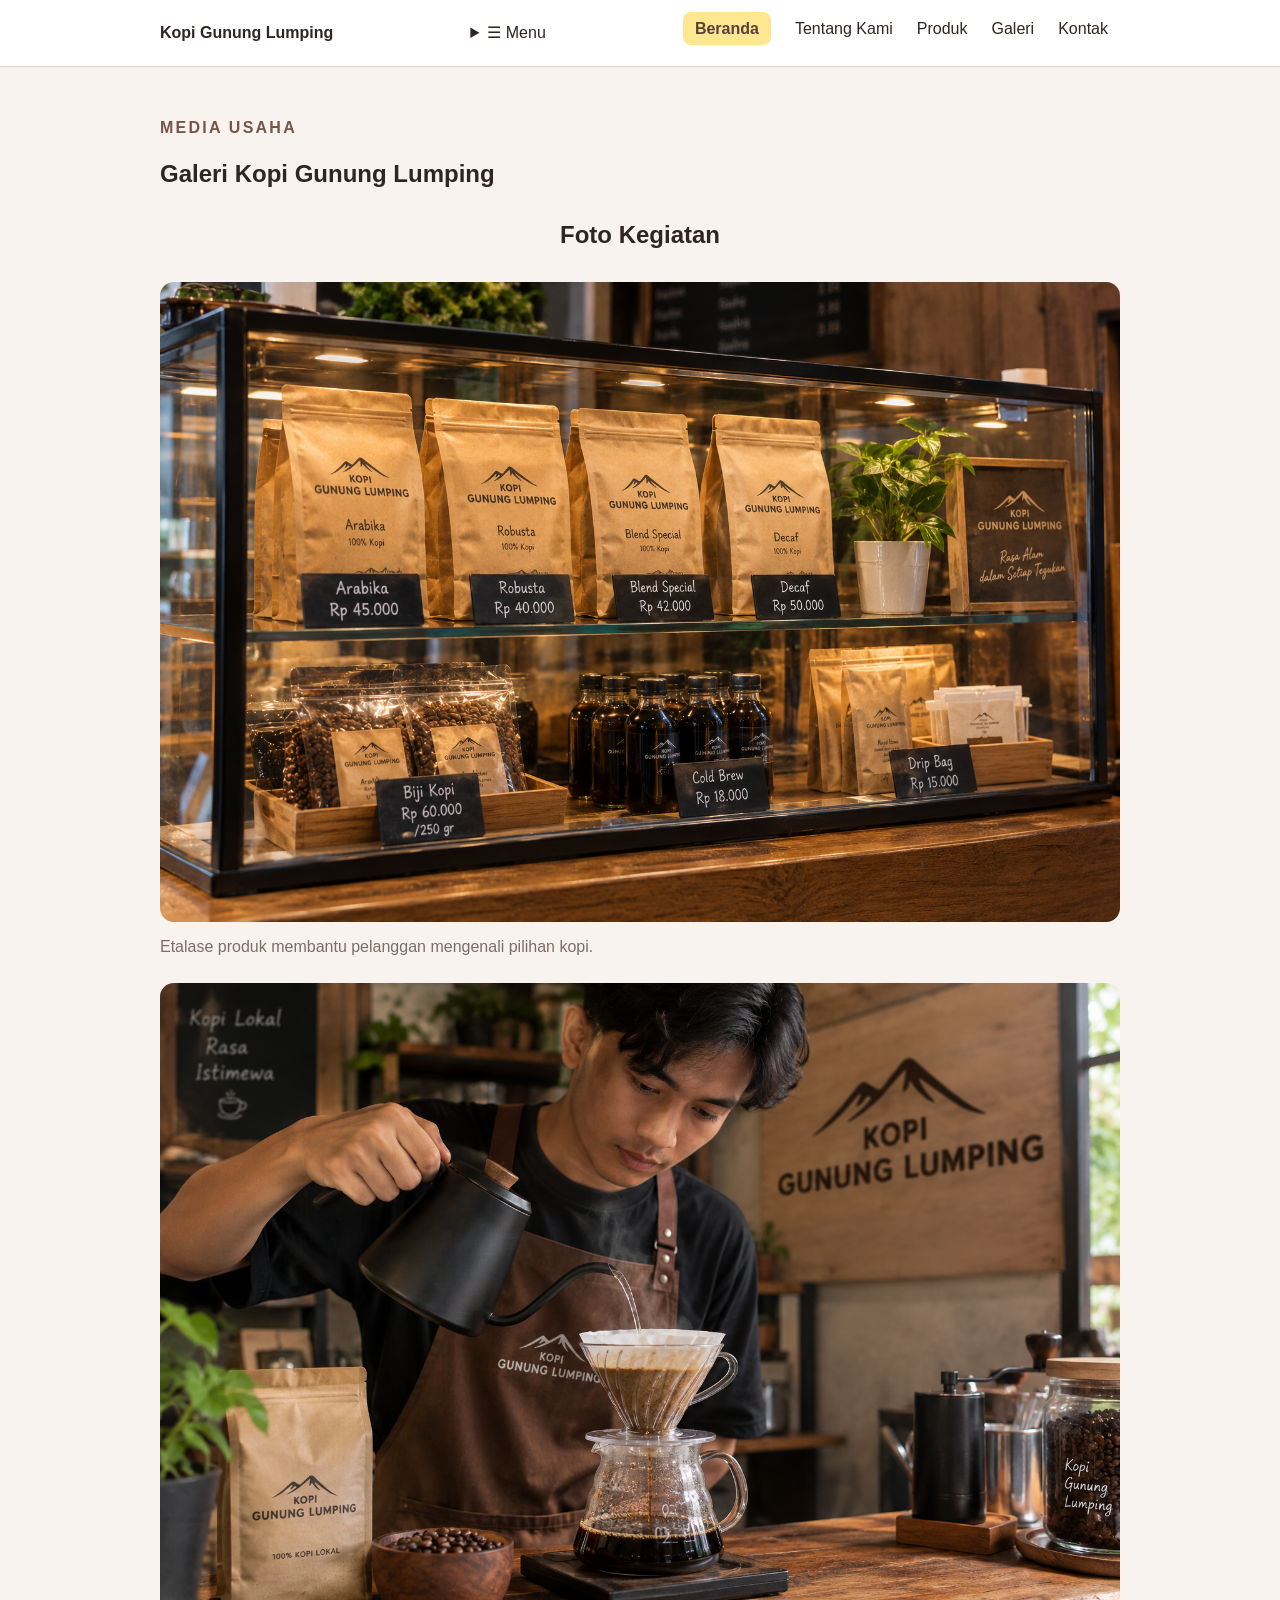
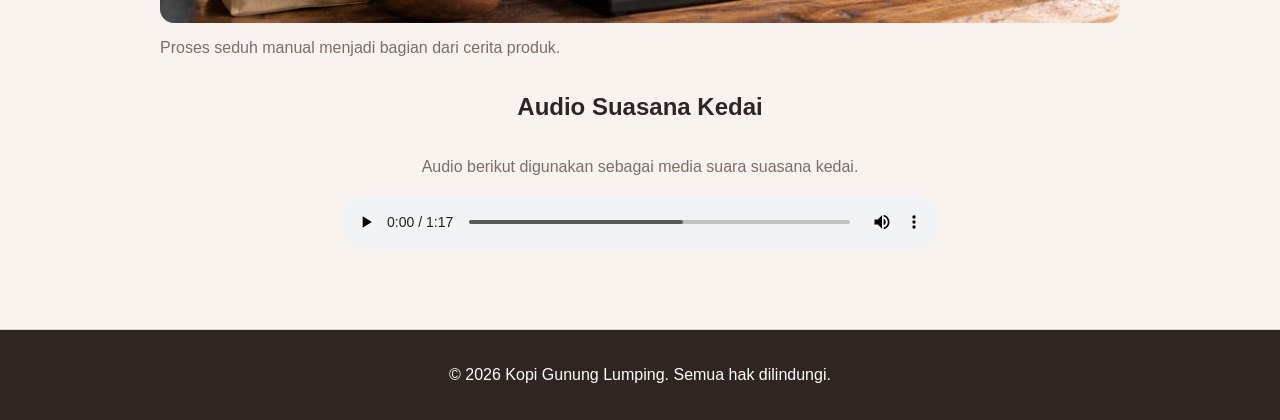
==== commit 6daa2106: "refactor katalog produk dengan function dan array methods rev" ====
--- a/galeri.html
+++ b/galeri.html
@@ -5,6 +5,7 @@
     <meta name="viewport" content="width=device-width, initial-scale=1">
     <title>Galeri Kopi Gunung Lumping</title>
     <link rel="stylesheet" href="css/style.css">
+    <script src="js/app.js" defer></script>
 </head>
 <body>
 <a class="skip-link" href="#konten">Lewati ke konten utama</a>
@@ -64,5 +65,6 @@
 <footer class="site-footer">
     <p>&copy; 2026 Kopi Gunung Lumping. Semua hak dilindungi.</p>
 </footer>
+<script src="js/scrpit.js"></script>
 </body>
 </html>
--- a/css/style.css
+++ b/css/style.css
@@ -1,740 +1,822 @@
 :root {
-  --color-primary: #6f3b1f;
-  --color-primary-strong: #4b2715;
-  --color-text: #2f2118;
-  --color-muted: #6b5b52;
+  --color-primary: #765548;
+  --color-primary-strong: #5b4035;
+  --color-text: #2f2521;
+  --color-muted: #7d6d65;
   --color-surface: #ffffff;
-  --color-surface-soft: #fff8f0;
-  --color-border: #dccbbc;
-  --color-focus: #1d4ed8;
-
+  --color-surface-soft: #f8f3ef;
+  --color-border: #dfd2ca;
+  --color-focus: #b08a5a;
+  --color-cerah : #fde891;
+         
   --space-1: 0.5rem;
   --space-2: 0.75rem;
   --space-3: 1rem;
   --space-4: 1.5rem;
   --space-5: 2rem;
+  --space-6: 3rem;
 
   --radius-sm: 0.5rem;
   --radius-md: 0.875rem;
-
-  --shadow-card: 0 0.5rem 1.5rem rgb(47 33 24 / 0.1);
-}
+  --radius-lg: 1.25rem;
+}
+
 *,
 *::before,
 *::after {
   box-sizing: border-box;
 }
 
-html {
-  scroll-behavior: smooth;
-}
-
 body {
   margin: 0;
-  min-width: 0;
   color: var(--color-text);
   background: var(--color-surface-soft);
-  font-family: system-ui, -apple-system, BlinkMacSystemFont, "Segoe UI", sans-serif;
+  font-family: Arial, sans-serif;
   font-size: 1rem;
   line-height: 1.6;
-  overflow-x: hidden;
-}
-
-img,
-video {
-  display: block;
-  width: auto;
-  max-width: 100%;
-  height: auto;
-}
-
-audio {
-  display: block;
-  max-width: 100%;
-}
-
-a {
+}
+
+.page {
+  width: min(100% - 2rem, 60rem);
+  margin-inline: auto;
+  padding-block: var(--space-6);
+}
+
+.eyebrow {
+  margin: 0 0 var(--space-2);
   color: var(--color-primary);
-  overflow-wrap: anywhere;
-}
-
-a:hover {
-  color: var(--color-primary-strong);
-}
-
-button,
-input,
-select,
-textarea {
-  font: inherit;
-}
-
-:focus-visible {
-  outline: 3px solid var(--color-focus);
-  outline-offset: 3px;
-}
+  font-weight: 800;
+  letter-spacing: 0.14em;
+  text-transform: uppercase;
+}
+
+/* ============== Skip Link ================= */
+
 .skip-link {
   position: absolute;
   top: -5rem;
   left: var(--space-3);
-  z-index: 9999;
   padding: var(--space-2) var(--space-3);
   color: var(--color-surface);
   background: var(--color-text);
-  text-decoration: none;
-  border-radius: var(--radius-sm);
 }
 
 .skip-link:focus {
   top: var(--space-3);
 }
 
-
-.container,
-.nav,
-.page {
-  width: min(100% - 2rem, 70rem);
-  margin-inline: auto;
-}
-
+a:focus-visible,
+button:focus-visible {
+  outline: 3px solid var(--color-focus);
+  outline-offset: 3px;
+}
+
+
+/* ============== Header & Navigasi ================= */
 
 .site-header {
+  padding: var(--space-3) var(--space-4);
   background: var(--color-surface);
   border-bottom: 1px solid var(--color-border);
 }
 
+.brand {
+    display: flex;
+    margin-bottom: 0;
+    align-items: center;
+    font-weight: 800;
+    gap: var(--space-2);
+    color: var(--color-primary);
+    text-decoration: none;
+}
+
+.brand-icon {
+    display: flex;
+    align-items: center;
+    justify-content: center;
+    padding: var(--space-2);
+    color: var(--color-primary);
+    background: var(--color-surface-soft);
+    border: 1px solid var(--color-border);
+    border-radius: var(--radius-md);
+    font-size: 1.6rem;
+}
+
+.brand-text {
+    display: flex;
+    flex-direction: column;
+    gap: var(--space-1);
+}
+
+.brand-name {
+    font-family: "Playfair Display", serif;
+    font-size: 1.5rem;
+    font-weight: 800;
+    letter-spacing: -0.5px;
+    line-height: 1.2;
+}
+
+.brand-tagline {
+    font-family: "DM Sans", sans-serif;
+    color: var(--color-muted);
+    font-size: 0.65rem;
+    letter-spacing: 1px;
+}
+
 .nav {
+  width: min(100% - 2rem, 60rem);
+  margin-inline: auto;
   display: flex;
-  flex-direction: row;
-  align-items: center;
+  flex-direction: column;
+  gap: var(--space-3);
+  align-items: flex-start;
   justify-content: space-between;
-  gap: var(--space-3);
-  min-width: 0;
-  padding-block: var(--space-3);
-}
-.brand {
+}
+
+.nav ul {
+  padding: 0;
+  margin: 0;
+  list-style: none;
+  display: flex;
+  flex-direction: column;
+  gap: var(--space-2);
+  flex-wrap: wrap;
+}
+
+.nav li {
   display: inline-block;
-  flex: 0 0 auto;
+  margin: 0 var(--space-2) var(--space-1) 0;
+}
+
+.nav a {
   color: var(--color-text);
-  font-weight: 800;
   text-decoration: none;
-  white-space: nowrap;
-}
-
-.mobile-menu {
-  position: relative;
+}
+
+.nav a[aria-current="page"] {
+  padding: var(--space-1) var(--space-2);
+  color: var(--color-primary-strong);
+  font-weight: 700;
+  text-decoration: none;
+  background: var(--color-cerah);
+  border-radius: var(--radius-sm);
+}
+/* =============== HERO ================== */
+.hero {
+    padding: var(--space-5);
+    color: var(--color-surface);
+    background: var(--color-primary);
+    border-radius: var(--radius-lg);
+    display: grid;
+    grid-template-columns: minmax(0, 1fr);
+    gap: var(--space-4);
+    align-items: center;
+}
+
+.hero-content {
+    min-width: 0;
+}
+
+.hero h1 {
+    margin-top: 0;
+    margin-bottom: var(--space-2);
+}
+
+.hero-image {
+    display: block;
+    width: 100%;
+    height: 320px;
+    margin-top: var(--space-3);
+    border-radius: var(--radius-md);
+    object-fit: cover;
+}
+
+h1,h2,h3 {
+    line-height: 1.2;
+    text-wrap: balance;
+}
+
+h2 {
+    text-align: center;
+    margin-block: var(--space-5);
+}
+
+h3 {
+    margin-top: 0;
+}
+
+button {
+    display: inline-block;
+    padding: var(--space-2) var(--space-3);
+    color: var(--color-surface);
+    font: inherit;
+    font-weight: 700;
+    cursor: pointer;
+    background: var(--color-primary);
+    border: 0;
+    border-radius: var(--radius-sm);
+}
+
+button:hover {
+    background: var(--color-primary-strong);
+}
+
+button:focus-visible,
+a:focus-visible {
+    outline: 3px solid var(--color-focus);
+    outline-offset: 3px;
+}
+
+.hero button {
+    color: var(--color-text);
+    background: var(--color-surface);
+}
+
+.hero button:hover {
+    background: var(--color-cerah);
+}
+
+.product-list {
+    display: grid;
+    grid-template-columns: minmax(0, 1fr);
+    gap: 16px;
+    align-items: start;
+}
+
+.product-list > h2 {
+    grid-column: 1 / -1;
+    margin: 0;
+    text-align: center;
+}
+
+.product-list > .hero-image {
+    display: block;
+    width: 100%;
+    height: auto;
+    min-height: 0;
+    margin: 0;
+    object-fit: contain;
+    object-position: center;
+    border-radius: 12px;
+}
+
+.home-product-cards,
+.product-cards {
+    display: grid;
+    grid-template-columns: repeat(5, minmax(0, 1fr));
+    gap: 12px;
+    align-items: stretch;
+    width: 100%;
+}
+
+.home-product-card {
+    display: flex;
+    flex-direction: column;
+    align-items: center;
+    min-width: 0;
+    padding: 14px 12px;
+    background: var(--color-surface);
+    border: 1px solid var(--color-border);
+    border-radius: 14px;
+    text-align: center;
+    overflow-wrap: anywhere;
+    box-sizing: border-box;
+}
+
+.home-product-card h3 {
+    width: 100%;
+    min-height: 42px;
+    margin: 0 0 12px;
+    font-size: 1rem;
+    line-height: 1.4;
+    color: var(--color-primary);
+}
+
+.home-product-card p {
+    margin: 8px 0;
+    font-size: 0.9rem;
+    line-height: 1.6;
+}
+
+.home-product-card .price {
+    margin-top: auto;
+    padding-top: 8px;
+    font-weight: 700;
+}
+
+.home-product-card .price a {
+    display: inline-block;
+    padding: 9px 12px;
+    border: 1px solid var(--color-focus);
+    border-radius: 9px;
+    color: var(--color-focus);
+    text-decoration: none;
+    font-weight: 400;
+    white-space: nowrap;
+    transition: background-color 0.2s, color 0.2s;
+}
+
+.home-product-card .price a:hover {
+    background-color: var(--color-primary);
+    color: #fff;
+    text-decoration: none;
+}
+.price {
+    font-weight: 700;
+}
+
+.price a {
+    color: var(--color-primary);
+    text-decoration: none;
+}
+
+.price a:hover {
+    color: var(--color-primary-strong);
+    text-decoration: underline;
+}
+
+
+/* ============== Footer ================= */
+
+.site-footer {
+  margin-top: var(--space-5);
+  padding: var(--space-3) var(--space-4);
+  color: var(--color-surface);
+  text-align: center;
+  background: var(--color-text);
+  border-top: 1px solid var(--color-border);
+}
+
+
+/* ============== Galeri ================= */
+
+img {
+  max-width: 100%;
+  height: auto;
+}
+
+figure {
+  margin: 0 0 var(--space-4);
+}
+
+figure img {
   display: block;
-  flex: 0 0 auto;
-  width: auto;
-  margin-left: auto;
-}
-
-.mobile-menu summary {
-  display: flex;
-  align-items: center;
-  justify-content: center;
-  gap: 0.4rem;
-  width: fit-content;
-  padding: var(--space-1) var(--space-2);
+  width: 100%;
+  height: auto;
+  object-fit: contain;
+  border-radius: var(--radius-md);
+}
+
+figcaption {
+  margin-top: var(--space-2);
+  color: var(--color-muted);
+}
+
+#audio-title {
+  color: var(--color-primary);
+  text-align: center;
+}
+
+#audio-note {
+  max-width: 700px;
+  margin: 0 auto var(--space-3);
+  color: var(--color-muted);
+  text-align: center;
+}
+
+audio {
+  display: block;
+  width: 100%;
+  max-width: 600px;
+  margin: 0 auto;
+}
+
+/* ============== Daftar produk ================= */
+
+.product-grid {
+    display: grid;
+    grid-template-columns: repeat(3, minmax(0, 1fr));
+    gap: var(--space-3);
+    margin-block: var(--space-4);
+}
+
+.product-card {
+    position: relative;
+    display: flex;
+    flex-direction: column;
+    margin: 0;
+    padding: var(--space-4);
+    background: var(--color-surface);
+    border: 1px solid var(--color-border);
+    border-radius: var(--radius-md);
+    box-shadow: var(--shadow-card);
+}
+
+.product-badge {
+    position: absolute;
+    top: var(--space-3);
+    right: var(--space-3);
+    padding: 2px 5px;
+    color: var(--color-surface);
+    background: var(--color-focus);
+    border: 1px solid var(--color-border);
+    border-radius: var(--radius-sm);
+    font-size: 0.7rem;
+}
+
+.product-card h3 {
+    margin-top: var(--space-5);
+    margin-bottom: var(--space-3);
+    color: var(--color-primary);
+    text-align: left;
+}
+
+.product-card p {
+    margin-top: 0;
+    margin-bottom: var(--space-3);
+    text-align: left;
+}
+
+.product-card .priceProduk,
+.product-card .priceProdukProduk {
+    margin-top: auto;
+    color: var(--color-primary);
+    font-weight: 700;
+}
+
+.card-actions {
+    display: flex;
+    flex-direction: row;
+    align-items: flex-start;
+    gap: var(--space-2);
+    margin-top: var(--space-2);
+}
+
+.card-actions a {
+    display: inline-block;
+    padding: var(--space-2);
+    color: var(--color-primary);
+    text-align: center;
+    text-decoration: none;
+    border: 1px solid var(--color-border);
+    border-radius: var(--radius-sm);
+}
+
+.card-actions .button {
+    color: var(--color-surface);
+    background: var(--color-focus);
+}
+
+.card-actions .button:hover {
+    background: var(--color-primary);
+}
+
+.card-actions a:not(.button):hover {
+    color: var(--color-surface);
+    background: var(--color-primary);
+}
+
+figure {
+  margin-inline: 0;
+}
+
+figcaption,
+caption {
+  color: var(--color-muted);
+}
+
+table {
+  width: 100%;
+  border-collapse: collapse;
+}
+
+.table-scroll {
+    max-width: 100%;
+    overflow-x: auto;
+}
+
+.table-scroll:focus-visible {
+    outline: 3px solid var(--color-focus);
+    outline-offset: 3px;
+}
+
+.table-scroll table {
+    min-width: 40 rem;
+}
+
+caption {
+  margin-bottom: var(--space-2);
   color: var(--color-primary);
   font-weight: 700;
-  cursor: pointer;
-  list-style: none;
+  text-align: left;
+}
+
+th,
+td {
+  padding: var(--space-2);
+  text-align: left;
+  border: 1px solid var(--color-border);
+}
+
+th {
+  color: var(--color-text);
+  background: var(--color-surface-soft);
+}
+
+.js-product-grid {
+  display: grid;
+  grid-template-columns: repeat(auto-fit, minmax(14rem, 1fr));
+  gap: var(--space-4);
+}
+
+.js-product-card {
+  padding: var(--space-4);
+  border: 1px solid var(--color-border);
+  border-radius: var(--radius-lg);
   background: var(--color-surface);
-  border: 1px solid var(--color-border);
-  border-radius: var(--radius-sm);
-}
-
-.mobile-menu summary::-webkit-details-marker {
-  display: none;
-}
-
-.mobile-menu summary:hover {
-  color: var(--color-primary-strong);
-  background: var(--color-surface-soft);
-}
-
-.hamburger {
-  display: inline-block;
-  font-size: 1.35rem;
-  line-height: 1;
-}
-
-.mobile-menu ul {
-  position: absolute;
-  top: calc(100% + 0.5rem);
-  right: 0;
-  z-index: 1000;
-
-  display: flex;
-  flex-direction: column;
-  gap: var(--space-1);
-
-  width: max-content;
-  min-width: 12rem;
-  max-width: min(15rem, calc(100vw - 2rem));
-
-  margin: 0;
-  padding: var(--space-2);
-
-  list-style: none;
-  background: var(--color-surface);
-  border: 1px solid var(--color-border);
-  border-radius: var(--radius-sm);
-  box-shadow: var(--shadow-card);
-}
-
-.mobile-menu li {
-  margin: 0;
-  padding: 0;
-}
-
-.mobile-menu a {
+}
+
+.stock-badge {
+  display: inline-flex;
+  margin-block-start: var(--space-2);
+  padding: 0.25rem 0.6rem;
+  border-radius: 999px;
+  font-size: 0.85rem;
+  font-weight: 700;
+  background: #dcfce7;
+  color: #166534;
+}
+
+.stock-badge.warning {
+  background: #fef3c7;
+  color: #92400e;
+}
+
+.stock-badge.empty {
+  background: #fee2e2;
+  color: #991b1b;
+}
+
+#produk-unggulan {
+  font-weight: 700;
+  color: var(--color-primary, #6f3b1f);
+}
+
+.featured-badge {
+  display: inline-flex;
+  align-self: flex-end;
+  margin-block-start: var(--space-2);
+  margin-block-end: var(--space-2);
+  padding: 0.25rem 0.6rem;
+  border-radius: 999px;
+  font-size: 0.85rem;
+  font-weight: 700;
+  background: #dcfce7;
+  color: #0c87eb;
+}
+
+/* ============== Tentang ================= */
+.about-image {
   display: block;
   width: 100%;
-  padding: var(--space-2);
-  color: var(--color-text);
-  text-decoration: none;
-  border-radius: var(--radius-sm);
-}
-
-.mobile-menu a:hover {
-  color: var(--color-primary-strong);
-  background: var(--color-surface-soft);
-}
-
-.mobile-menu a[aria-current="page"] {
-  color: var(--color-primary-strong);
-  font-weight: 700;
-  background: #fef3c7;
-}
-
-.desktop-menu {
-  display: none;
-  align-items: center;
-  justify-content: flex-end;
-  flex-wrap: wrap;
-  gap: var(--space-1);
-
-  margin: 0;
-  padding: 0;
-
-  list-style: none;
-}
-
-.desktop-menu li {
-  margin: 0;
-  padding: 0;
-}
-
-.desktop-menu a {
-  display: inline-block;
-  padding: var(--space-1) var(--space-2);
-  text-decoration: none;
-  border-radius: var(--radius-sm);
-}
-
-.desktop-menu a[aria-current="page"] {
-  color: var(--color-primary-strong);
-  font-weight: 700;
-  background: #fef3c7;
-}
-.page {
-  padding-block: var(--space-5);
-  min-width: 0;
-}
-
-
-h1,
-h2,
-h3 {
-  line-height: 1.2;
-  text-wrap: balance;
-}
-
-h1 {
-  font-size: clamp(2rem, 6vw, 3rem);
-}
-
-h2 {
-  margin-top: var(--space-5);
-}
-
-p,
-li {
-  max-width: 68ch;
-}
-
-.hero {
-  display: grid;
-  grid-template-columns: minmax(0, 1fr);
-  gap: var(--space-4);
-
-  min-width: 0;
-  padding: var(--space-5);
-
-  color: var(--color-surface);
-  background: var(--color-primary);
-
+  height: auto;
+  object-fit: contain;
   border-radius: var(--radius-md);
 }
 
-.hero-content,
-.hero-media {
-  min-width: 0;
-}
-
-.hero-content {
-  overflow-wrap: anywhere;
-}
-
-.hero .eyebrow {
-  color: #fef3c7;
-}
-
-.hero-image {
-  display: block;
-  width: 100%;
-  max-width: 100%;
-  height: auto;
-  border-radius: var(--radius-md);
-  object-fit: cover;
-}
-
-.hero-media {
-  position: relative;
-  min-width: 0;
-}
-
-.hero-badge {
-  position: absolute;
-  top: var(--space-2);
-  right: var(--space-2);
-
-  padding: 0.25rem var(--space-2);
-
-  color: var(--color-primary-strong);
-  font-weight: 800;
-
-  background: #fef3c7;
-  border-radius: 999px;
-}
-
-.hero figcaption {
-  margin-top: var(--space-1);
-  color: #fef3c7;
-}
-
-.eyebrow {
-  color: var(--color-primary);
-  font-weight: 800;
-  letter-spacing: 0.08em;
-  text-transform: uppercase;
-}
-
-.button,
-button {
-  display: inline-block;
-  max-width: 100%;
-
-  padding: var(--space-2) var(--space-3);
-
-  color: var(--color-surface);
-  font-weight: 700;
-  text-decoration: none;
-
-  background: var(--color-primary);
-  border: 0;
-  border-radius: var(--radius-sm);
-
-  cursor: pointer;
-  overflow-wrap: anywhere;
-}
-
-.button:hover,
-button:hover {
-  color: var(--color-surface);
-  background: var(--color-primary-strong);
-}
-
-.hero button {
-  color: var(--color-text);
-  background: #fef3c7;
-}
-
-.hero button:hover {
-  color: var(--color-text);
-  background: #fde68a;
-}
-.product-grid {
-  display: grid;
-  grid-template-columns: minmax(0, 1fr);
-  gap: var(--space-3);
-
-  min-width: 0;
-  width: 100%;
-}
-.product-card {
-  display: flex;
-  flex-direction: column;
-
-  min-width: 0;
+.nilai-grid {
+    display: grid;
+    grid-template-columns: repeat(3, minmax(0, 1fr));
+    gap: var(--space-3);
+    margin-block: var(--space-4);
+}
+
+.nilai-card {
+    padding: var(--space-4);
+    background: var(--color-surface);
+    border: 1px solid var(--color-border);
+    border-radius: var(--radius-md);
+    box-shadow: var(--shadow-card);
+}
+
+.nilai-card h3 {
+    margin-top: 0;
+    color: var(--color-primary);
+}
+
+.nilai-card p {
+    margin-bottom: 0;
+    line-height: 1.6;
+}
+
+.nilai-icon {
+    font-size: 36px;
+    color: var(--color-primary);
+    margin-bottom: var(--space-3);
+}
+
+
+/* ============== Kontak ================= */
+
+#konten > h1 {
+  text-align: center;
+}
+
+#konten > p {
+  max-width: 700px;
+  margin: var(--space-3) auto;
+  line-height: 1.6;
+}
+
+#form-kontak {
+  max-width: 700px;
+  margin: var(--space-4) auto;
   padding: var(--space-3);
-
   background: var(--color-surface);
   border: 1px solid var(--color-border);
   border-radius: var(--radius-md);
   box-shadow: var(--shadow-card);
-
-  overflow-wrap: anywhere;
-}
-
-.product-card h3,
-.product-card p {
-  min-width: 0;
-}
-
-.product-badge {
-  align-self: flex-start;
-
-  padding: 0.25rem var(--space-2);
-
-  color: var(--color-primary-strong);
-  font-size: 0.875rem;
-  font-weight: 800;
-
-  background: #fef3c7;
-  border-radius: 999px;
-}
-
-.price {
-  color: var(--color-primary-strong);
-  font-weight: 800;
-}
-
-.card-actions {
-  display: flex;
-  align-items: center;
-  flex-wrap: wrap;
-  gap: var(--space-2);
-
-  margin-top: auto;
-  padding-top: var(--space-2);
-}
-
-.card-actions a {
-  max-width: 100%;
-  overflow-wrap: anywhere;
-}
-
-.gallery-grid {
-  display: grid;
-  grid-template-columns: minmax(0, 1fr);
-  gap: var(--space-3);
-
-  min-width: 0;
-}
-
-.media-card {
-  min-width: 0;
-  margin: 0;
-  padding: var(--space-3);
-
-  background: var(--color-surface);
-  border: 1px solid var(--color-border);
-  border-radius: var(--radius-md);
-  box-shadow: var(--shadow-card);
-
-  overflow-wrap: anywhere;
-}
-
-.media-card img {
-  display: block;
-  width: 100%;
-  max-width: 100%;
-  height: auto;
-  object-fit: cover;
-  border-radius: var(--radius-sm);
-}
-
-figcaption,
-caption {
-  color: var(--color-muted);
-}
-
-.info-section {
-  display: grid;
-  grid-template-columns: minmax(0, 1fr);
-  gap: var(--space-3);
-}
-
-.info-section h2 {
-  grid-column: 1 / -1;
-}
-
-.info-card {
-  min-width: 0;
-  padding: var(--space-3);
-
-  background: var(--color-surface);
-  border: 1px solid var(--color-border);
-  border-radius: var(--radius-md);
-  box-shadow: var(--shadow-card);
-
-  overflow-wrap: anywhere;
-}
-
-.nilai-list {
-  display: flex;
-  flex-direction: column;
-  gap: var(--space-3);
-  align-items: stretch;
-}
-
-.nilai-list .info-card {
-  flex: 1 1 12rem;
-}
-
-.table-scroll {
-  width: 100%;
-  max-width: 100%;
-
-  margin-block: var(--space-3);
-
-  overflow-x: auto;
-  overflow-y: hidden;
-
-  overscroll-behavior-x: contain;
-}
-
-.table-scroll:focus-visible {
-  outline: 3px solid var(--color-focus);
-  outline-offset: 3px;
-}
-
-.table-scroll table {
-  width: 100%;
-  min-width: 40rem;
-
-  margin: 0;
-
-  background: var(--color-surface);
-  border-collapse: collapse;
-}
-
-table {
-  border-collapse: collapse;
-}
-
-caption {
-  padding-bottom: var(--space-2);
-  font-weight: 700;
-  text-align: left;
-}
-
-th,
-td {
-  padding: var(--space-2);
-  text-align: left;
-  vertical-align: top;
-  border: 1px solid var(--color-border);
-}
-
-th {
-  background: var(--color-surface-soft);
-}
-
-/* =========================
-   FORM
-========================= */
-
-form {
-  min-width: 0;
-  padding: var(--space-3);
-
-  background: var(--color-surface);
-  border: 1px solid var(--color-border);
-  border-radius: var(--radius-md);
-  box-shadow: var(--shadow-card);
-}
-
-.field {
-  min-width: 0;
+}
+
+#form-kontak .field {
   margin-bottom: var(--space-3);
 }
 
-.field label,
-legend {
+#form-kontak label {
   display: block;
   margin-bottom: var(--space-1);
-  font-weight: 700;
-}
-
-.field input,
-.field select,
-.field textarea {
-  display: block;
-
+}
+
+#form-kontak input[type="text"],
+#form-kontak input[type="email"],
+#form-kontak input[type="tel"],
+#form-kontak input[type="date"],
+#form-kontak input[type="time"],
+#form-kontak select,
+#form-kontak textarea {
   width: 100%;
-  max-width: 100%;
-  min-width: 0;
-
+  box-sizing: border-box;
   padding: var(--space-2);
-
   color: var(--color-text);
-  font: inherit;
-
   background: var(--color-surface);
   border: 1px solid var(--color-border);
   border-radius: var(--radius-sm);
-}
-
-.field textarea {
-  resize: vertical;
-}
-
-fieldset {
-  min-width: 0;
+  font: inherit;
+}
+
+#form-kontak fieldset {
   margin: 0 0 var(--space-3);
   padding: var(--space-3);
-
   border: 1px solid var(--color-border);
   border-radius: var(--radius-sm);
 }
 
-fieldset label {
-  display: block;
-  margin-block: var(--space-2);
-}
-
-input[type="radio"],
-input[type="checkbox"] {
-  width: auto;
-  max-width: none;
-}
-
-/* =========================
-   FORM PREVIEW
-========================= */
+#form-kontak fieldset label {
+  margin-top: var(--space-2);
+}
+
+#form-kontak input[type="radio"] {
+  margin-right: var(--space-1);
+}
+
+#form-kontak button {
+  display: inline-block;
+  padding: var(--space-2) var(--space-3);
+  color: var(--color-surface);
+  font: inherit;
+  font-weight: 700;
+  cursor: pointer;
+  background: var(--color-primary);
+  border: 0;
+  border-radius: var(--radius-sm);
+}
+
+#form-kontak button:hover {
+  color: var(--color-surface);
+  background: var(--color-primary-strong);
+}
+
+#kontak-lanjut {
+  text-align: center;
+}
+
+
+/* ============== Preview Form ================= */
 
 #preview-form {
-  max-width: 100%;
+  max-width: 700px;
+  margin: var(--space-3) auto;
   padding: var(--space-3);
-
-  white-space: pre-wrap;
-  overflow-wrap: anywhere;
-  overflow-x: auto;
-
   background: var(--color-surface);
   border: 1px solid var(--color-border);
   border-radius: var(--radius-sm);
-}
-
-pre {
-  max-width: 100%;
   white-space: pre-wrap;
-  overflow-wrap: anywhere;
-  overflow-x: auto;
-}
-
-/* =========================
-   CONTACT
-========================= */
-
-.contact-section {
-  min-width: 0;
-  margin-top: var(--space-5);
-  padding: var(--space-4);
-
-  background: var(--color-surface);
-  border: 1px solid var(--color-border);
-  border-radius: var(--radius-md);
-
-  overflow-wrap: anywhere;
-}
-
-.site-footer {
-  margin-top: var(--space-5);
-  padding: var(--space-4) var(--space-3);
-
-  color: var(--color-muted);
-  text-align: center;
-
-  background: var(--color-surface);
-  border-top: 1px solid var(--color-border);
-}
-
-.site-footer p {
-  margin: 0 auto;
-}
-
-@media (min-width: 40rem) {
-
-  .container,
-  .nav,
-  .page {
-    width: min(100% - 3rem, 70rem);
-  }
-
-  .mobile-menu {
-    display: none;
-  }
-
-  .desktop-menu {
-    display: flex;
-  }
-
-  .nav {
-    flex-direction: row;
-    align-items: center;
-    justify-content: space-between;
-  }
-
-  .gallery-grid {
-    grid-template-columns: repeat(2, minmax(0, 1fr));
-  }
-
-  .nilai-list {
-    flex-direction: row;
-    flex-wrap: wrap;
-  }
-
-  .info-card {
-    flex: 1 1 12rem;
-  }
-}
-
+}
+
+/* ============== Kontak Lanjutan ================= */
+
+#kontak-lanjut {
+  max-width: 700px;
+  margin: var(--space-4) auto;
+}
+
+/* ============== RESPONSIVE DESIGN ================= */
+
+/* Layar HP */
+@media (max-width: 41.99rem) {
+    .page {
+        width: min(100% - 1rem, 60rem);
+        padding-block: var(--space-3);
+    }
+
+    .hero {
+        padding: var(--space-3);
+        grid-template-columns: minmax(0, 1fr);
+    }
+
+    .hero-image {
+        height: auto;
+        margin-top: 0;
+    }
+
+    .home-product-cards,
+    .product-cards {
+        grid-template-columns: repeat(2, minmax(0, 1fr));
+        gap: var(--space-2);
+    }
+
+    .home-product-card {
+        padding: var(--space-2);
+    }
+
+    .home-product-card h3 {
+        min-height: 0;
+        font-size: 0.9rem;
+    }
+
+    .home-product-card .price a {
+        padding: 6px 8px;
+        white-space: normal;
+    }
+
+    .product-grid {
+        grid-template-columns: minmax(0, 1fr);
+    }
+
+    .nilai-grid {
+        grid-template-columns: minmax(0, 1fr);
+    }
+
+    .card-actions {
+        flex-wrap: wrap;
+    }
+
+    .about-image {
+        height: auto;
+    }
+}
+
+/* Tablet dan layar menengah */
+@media (min-width: 42rem) {
+    .nav ul {
+        flex-direction: row;
+    }
+
+    .gallery-grid {
+        grid-template-columns: repeat(2, minmax(0, 1fr));
+    }
+
+    .home-product-cards,
+    .product-cards {
+        grid-template-columns: repeat(3, minmax(0, 1fr));
+    }
+}
+
+/* Layar menengah ke atas */
 @media (min-width: 48rem) {
-
-  .hero {
-    grid-template-columns: minmax(0, 1.2fr) minmax(0, 0.8fr);
-    gap: var(--space-5);
-  }
-
-  .product-grid {
-    grid-template-columns: repeat(3, minmax(0, 1fr));
-  }
-
-  .info-section {
-    grid-template-columns: repeat(2, minmax(0, 1fr));
-  }
-
-  .product-card,
-  .media-card,
-  .info-card {
-    padding: var(--space-4);
-  }
-}
-
+    .hero {
+        grid-template-columns: minmax(0, 1fr);
+    }
+
+    .product-grid {
+        grid-template-columns: repeat(2, minmax(0, 1fr));
+    }
+}
+
+/* Desktop */
 @media (min-width: 60rem) {
-
-  .container,
-  .nav,
-  .page {
-    width: min(100% - 4rem, 70rem);
-  }
-
-  .hero {
-    gap: var(--space-5);
-  }
+    .nav {
+        flex-direction: row;
+        align-items: center;
+        justify-content: space-between;
+    }
+
+    .product-grid {
+        grid-template-columns: repeat(3, minmax(0, 1fr));
+    }
+
+    .home-product-cards,
+    .product-cards {
+        grid-template-columns: repeat(5, minmax(0, 1fr));
+    }
 }
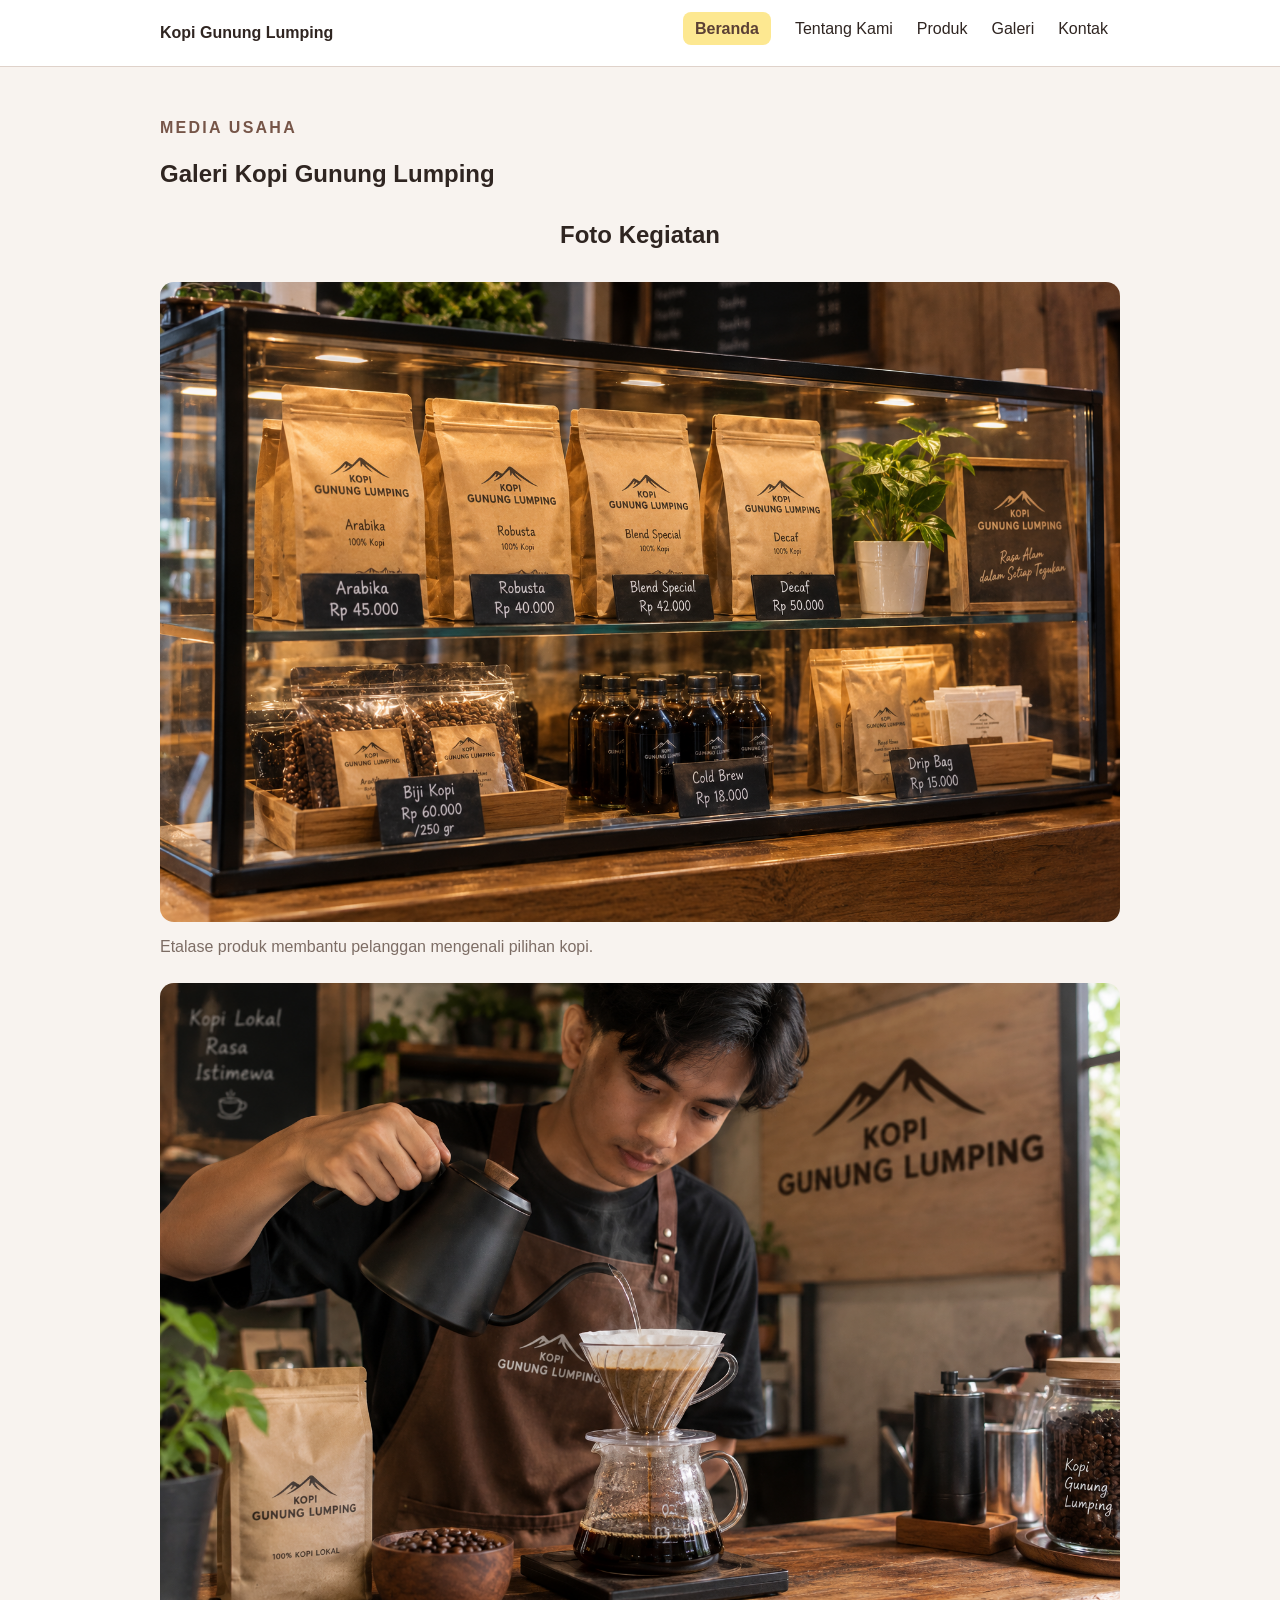
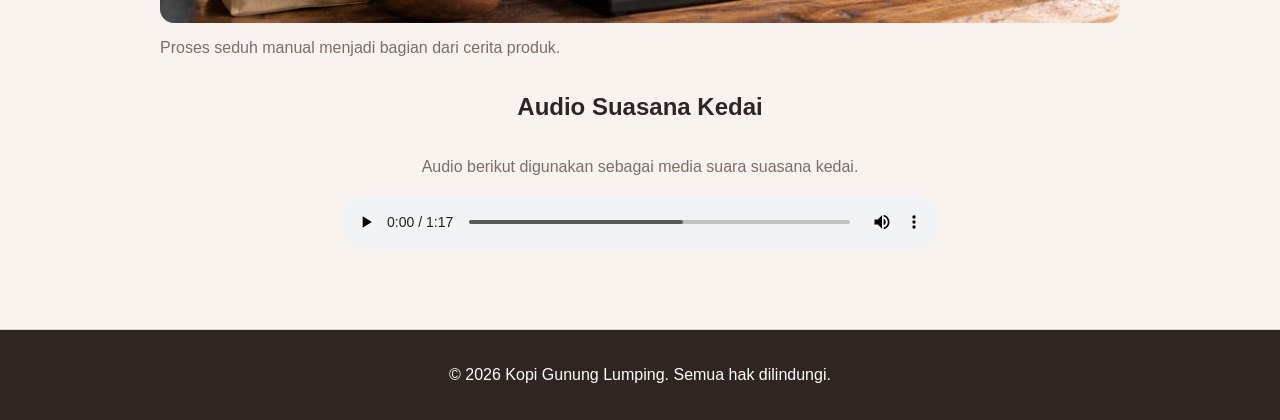
==== commit 97d9e31b: "refactor katalog produk dengan function dan array methods" ====
--- a/galeri.html
+++ b/galeri.html
@@ -5,7 +5,6 @@
     <meta name="viewport" content="width=device-width, initial-scale=1">
     <title>Galeri Kopi Gunung Lumping</title>
     <link rel="stylesheet" href="css/style.css">
-    <script src="js/app.js" defer></script>
 </head>
 <body>
 <a class="skip-link" href="#konten">Lewati ke konten utama</a>
--- a/css/style.css
+++ b/css/style.css
@@ -819,4 +819,165 @@
     .product-cards {
         grid-template-columns: repeat(5, minmax(0, 1fr));
     }
+}
+
+
+
+/* Sembunyikan hamburger pada desktop */
+@media screen and (min-width: 769px) {
+    .mobile-menu {
+        display: none !important;
+    }
+
+    .desktop-menu {
+        display: flex !important;
+    }
+}
+
+/* Tampilkan hamburger hanya pada HP */
+@media screen and (max-width: 768px) {
+    .mobile-menu {
+        display: block !important;
+    }
+
+    .desktop-menu {
+        display: none !important;
+    }
+}
+
+
+
+/* =================================
+   KARTU PRODUK DINAMIS P10
+================================= */
+
+.js-product-card {
+    position: relative;
+    padding: 22px;
+    background: #ffffff;
+    border: 1px solid #eaded5;
+    border-radius: 16px;
+    box-shadow: 0 4px 12px rgba(0, 0, 0, 0.06);
+    transition: transform 0.3s ease;
+}
+
+.js-product-card:hover {
+    transform: translateY(-5px);
+}
+
+.js-product-card h3 {
+    color: #4b2e20;
+    margin-top: 15px;
+}
+
+.category-note {
+    color: #80624f;
+    font-size: 14px;
+}
+
+.price {
+    color: #8b4b27;
+    font-weight: bold;
+    font-size: 18px;
+}
+
+/* Label stok */
+.stock-badge {
+    display: inline-block;
+    padding: 6px 12px;
+    margin-top: 8px;
+    border-radius: 20px;
+    background: #dcfce7;
+    color: #166534;
+    font-size: 13px;
+    font-weight: bold;
+}
+
+.stock-badge.warning {
+    background: #fef3c7;
+    color: #92400e;
+}
+
+/* Label produk unggulan */
+.featured-badge {
+    display: inline-block;
+    padding: 6px 12px;
+    border-radius: 20px;
+    background: #fef3c7;
+    color: #92400e;
+    font-size: 12px;
+    font-weight: bold;
+}
+
+/* Ringkasan */
+#produk-ringkasan {
+    margin: 15px 0;
+    color: #665044;
+}
+
+#produk-unggulan {
+    font-weight: bold;
+    color: #6f3b1f;
+    margin-bottom: 20px;
+}
+
+/* Tampilan HP */
+@media (max-width: 600px) {
+    .product-grid {
+        grid-template-columns: 1fr;
+    }
+
+    .js-product-card {
+        padding: 18px;
+    }
+}
+
+
+/* Gambar halaman Tentang Kami */
+.about-image {
+    display: block;
+    width: 100%;
+    max-width: 680px;
+    height: auto;
+    margin: 25px auto 0;
+    object-fit: cover;
+    border-radius: 15px;
+    box-shadow: 0 5px 15px rgba(0, 0, 0, 0.15);
+}
+
+/* Tampilan kartu Tentang Kami */
+.about-card {
+    max-width: 720px;
+    width: 90%;
+    margin: 35px auto;
+    padding: 25px;
+    background-color: #795548;
+    color: white;
+    border-radius: 18px;
+    box-sizing: border-box;
+}
+
+/* Tampilan HP */
+@media (max-width: 600px) {
+    .about-card {
+        width: 94%;
+        padding: 18px;
+    }
+
+    .about-image {
+        width: 100%;
+        height: auto;
+    }
+}
+
+.about-image {
+    display: block;
+    width: 100%;
+    max-width: 680px;
+    height: auto;
+    margin: 25px auto;
+    border-radius: 15px;
+
+    /* Membantu menyamarkan latar hitam */
+    mix-blend-mode: screen;
 }
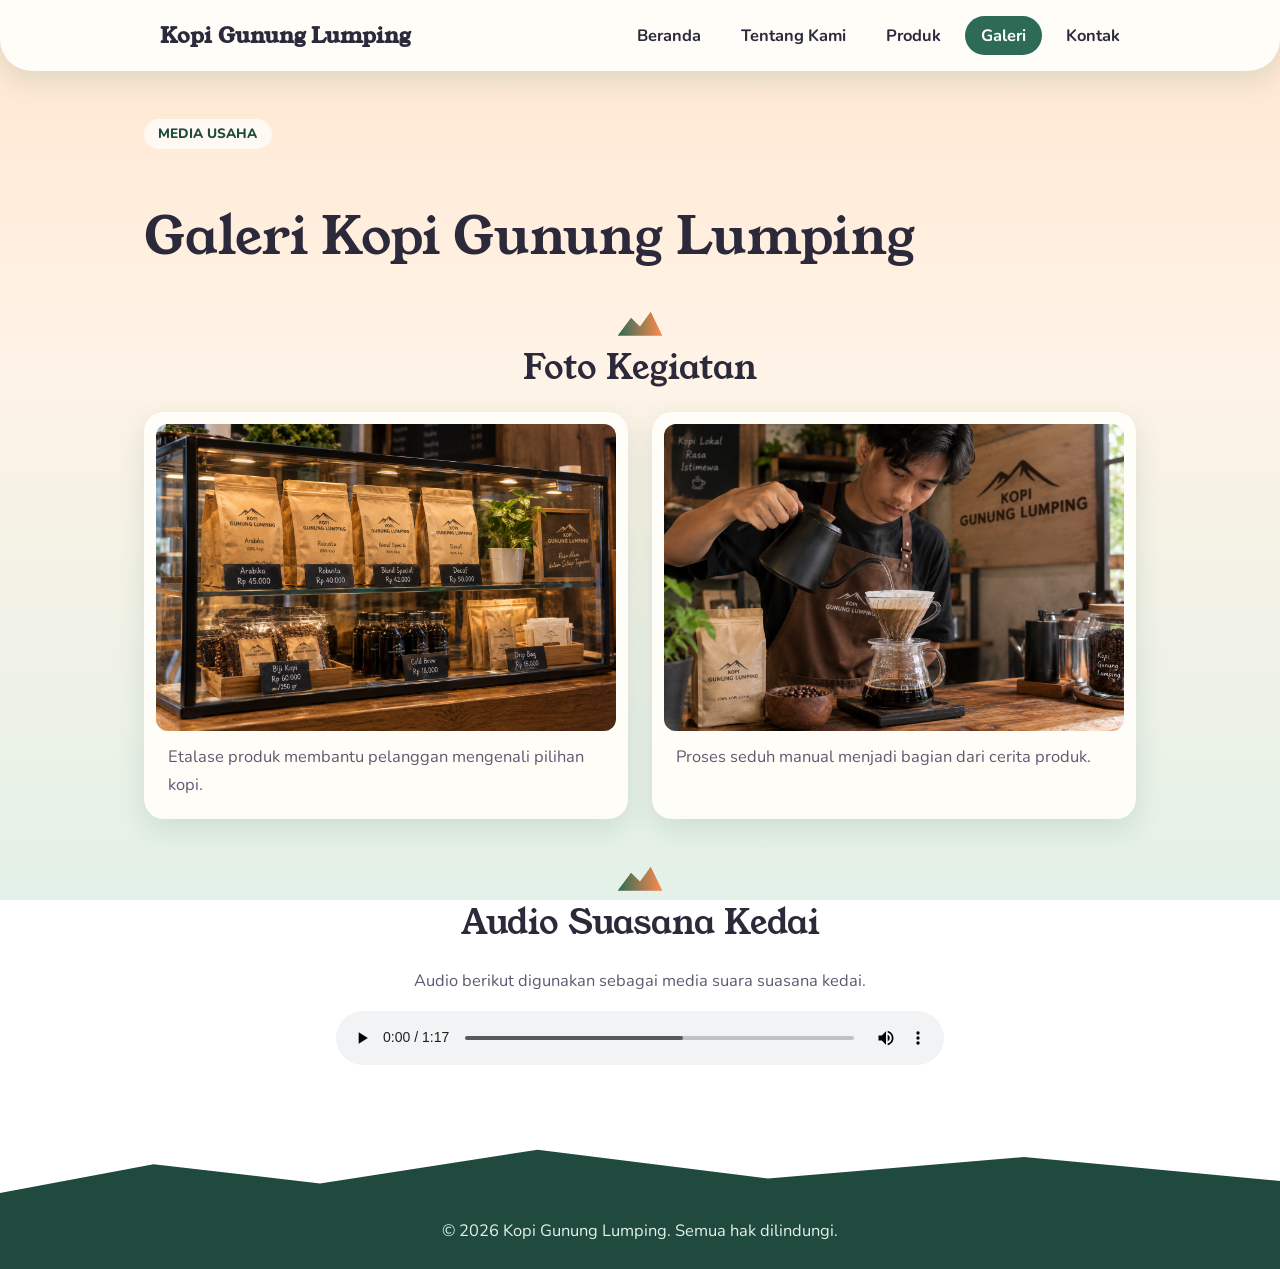
==== commit 386d4e6f: "memperbaiki css dan index.html" ====
--- a/galeri.html
+++ b/galeri.html
@@ -19,19 +19,19 @@
       </summary>
 
       <ul>
-        <li><a aria-current="page" href="index.html">Beranda</a></li>
+        <li><a href="index.html">Beranda</a></li>
         <li><a href="tentang.html">Tentang Kami</a></li>
         <li><a href="produk.html">Produk</a></li>
-        <li><a href="galeri.html">Galeri</a></li>
+        <li><a aria-current="page" href="galeri.html">Galeri</a></li>
         <li><a href="kontak.html">Kontak</a></li>
       </ul>
     </details>
 
     <ul class="desktop-menu">
-      <li><a aria-current="page" href="index.html">Beranda</a></li>
+      <li><a href="index.html">Beranda</a></li>
       <li><a href="tentang.html">Tentang Kami</a></li>
       <li><a href="produk.html">Produk</a></li>
-      <li><a href="galeri.html">Galeri</a></li>
+      <li><a aria-current="page" href="galeri.html">Galeri</a></li>
       <li><a href="kontak.html">Kontak</a></li>
     </ul>
   </nav>
--- a/css/style.css
+++ b/css/style.css
@@ -1,14 +1,30 @@
+@import url("https://fonts.googleapis.com/css2?family=Young+Serif&family=Nunito:wght@400;600;700;800&display=swap");
+
+/* =====================================================
+   Kopi Gunung Lumping - Desain C: "Pagi di Pegunungan"
+   Fajar jingga, kabut hijau, pinus, lavender senja
+   ===================================================== */
 :root {
-  --color-primary: #765548;
-  --color-primary-strong: #5b4035;
-  --color-text: #2f2521;
-  --color-muted: #7d6d65;
-  --color-surface: #ffffff;
-  --color-surface-soft: #f8f3ef;
-  --color-border: #dfd2ca;
-  --color-focus: #b08a5a;
-  --color-cerah : #fde891;
-         
+  --tinta: #2c2a3a;
+  --fajar: #ffd9b8;
+  --jingga: #ff8a4c;
+  --kabut: #e3f1e8;
+  --pinus: #2e6b57;
+  --pinus-tua: #1f4a3d;
+  --lavender: #d9cff5;
+  --mentega: #fff0b8;
+  --awan: #fffdf8;
+
+  --color-primary: var(--jingga);
+  --color-primary-strong: #e5702f;
+  --color-text: var(--tinta);
+  --color-muted: #5f5a70;
+  --color-surface: var(--awan);
+  --color-surface-soft: var(--fajar);
+  --color-border: #ead9c6;
+  --color-focus: var(--pinus);
+  --color-cerah: var(--mentega);
+
   --space-1: 0.5rem;
   --space-2: 0.75rem;
   --space-3: 1rem;
@@ -16,9 +32,14 @@
   --space-5: 2rem;
   --space-6: 3rem;
 
-  --radius-sm: 0.5rem;
-  --radius-md: 0.875rem;
-  --radius-lg: 1.25rem;
+  --radius-sm: 0.75rem;
+  --radius-md: 1.25rem;
+  --radius-lg: 2rem;
+
+  --bayang: 0 10px 28px rgb(46 107 87 / 14%);
+
+  --font-judul: "Young Serif", Georgia, serif;
+  --font-isi: "Nunito", "DM Sans", Arial, sans-serif;
 }
 
 *,
@@ -29,36 +50,89 @@
 
 body {
   margin: 0;
-  color: var(--color-text);
-  background: var(--color-surface-soft);
-  font-family: Arial, sans-serif;
-  font-size: 1rem;
-  line-height: 1.6;
+  color: var(--tinta);
+  background: linear-gradient(180deg, #ffe6cf 0, #fff3e6 22rem, var(--kabut) 100%) fixed;
+  font-family: var(--font-isi);
+  font-size: 1.03rem;
+  line-height: 1.7;
+}
+
+img {
+  max-width: 100%;
+  height: auto;
 }
 
 .page {
-  width: min(100% - 2rem, 60rem);
+  width: min(100% - 2rem, 62rem);
   margin-inline: auto;
   padding-block: var(--space-6);
 }
 
+.page > section + section {
+  margin-top: var(--space-6);
+}
+
+h1,
+h2,
+h3,
+.brand {
+  font-family: var(--font-judul);
+  font-weight: 400;
+  line-height: 1.2;
+  text-wrap: balance;
+}
+
+h1 {
+  font-size: clamp(2.1rem, 5.5vw, 3.3rem);
+}
+
+h2 {
+  margin-block: var(--space-5) var(--space-4);
+  text-align: center;
+  font-size: clamp(1.5rem, 3.5vw, 2.1rem);
+}
+
+/* siluet gunung kecil di atas judul bagian */
+h2::before {
+  content: "";
+  display: block;
+  width: 2.8rem;
+  height: 1.5rem;
+  margin: 0 auto var(--space-2);
+  background: linear-gradient(90deg, var(--pinus), var(--jingga));
+  clip-path: polygon(0 100%, 30% 25%, 50% 62%, 74% 0, 100% 100%);
+}
+
+h3 {
+  margin-top: 0;
+  font-size: 1.2rem;
+}
+
 .eyebrow {
+  display: inline-block;
   margin: 0 0 var(--space-2);
-  color: var(--color-primary);
-  font-weight: 800;
-  letter-spacing: 0.14em;
-  text-transform: uppercase;
-}
-
-/* ============== Skip Link ================= */
+  padding: 0.2rem 0.9rem;
+  color: var(--pinus-tua);
+  font-size: 0.85rem;
+  font-weight: 800;
+  background: rgb(255 255 255 / 70%);
+  border-radius: 999px;
+}
+
+.eyebrow:empty {
+  display: none;
+}
+
+/* ============== Fokus & Skip Link ================= */
 
 .skip-link {
   position: absolute;
   top: -5rem;
   left: var(--space-3);
+  z-index: 20;
   padding: var(--space-2) var(--space-3);
-  color: var(--color-surface);
-  background: var(--color-text);
+  color: #fff;
+  background: var(--tinta);
 }
 
 .skip-link:focus {
@@ -66,294 +140,566 @@
 }
 
 a:focus-visible,
-button:focus-visible {
-  outline: 3px solid var(--color-focus);
+button:focus-visible,
+summary:focus-visible,
+input:focus-visible,
+select:focus-visible,
+textarea:focus-visible {
+  outline: 3px solid var(--pinus);
   outline-offset: 3px;
 }
-
 
 /* ============== Header & Navigasi ================= */
 
 .site-header {
   padding: var(--space-3) var(--space-4);
-  background: var(--color-surface);
-  border-bottom: 1px solid var(--color-border);
+  background: var(--awan);
+  border-radius: 0 0 var(--radius-lg) var(--radius-lg);
+  box-shadow: var(--bayang);
 }
 
 .brand {
-    display: flex;
-    margin-bottom: 0;
-    align-items: center;
-    font-weight: 800;
-    gap: var(--space-2);
-    color: var(--color-primary);
-    text-decoration: none;
-}
-
-.brand-icon {
-    display: flex;
-    align-items: center;
-    justify-content: center;
-    padding: var(--space-2);
-    color: var(--color-primary);
-    background: var(--color-surface-soft);
-    border: 1px solid var(--color-border);
-    border-radius: var(--radius-md);
-    font-size: 1.6rem;
+  display: flex;
+  align-items: center;
+  gap: var(--space-2);
+  color: var(--pinus-tua);
+  font-size: 1.35rem;
+  text-decoration: none;
+}
+
+.brand::before {
+  content: "";
+  flex: none;
+  width: 1.9rem;
+  height: 1.3rem;
+  background: linear-gradient(90deg, var(--pinus), var(--jingga));
+  clip-path: polygon(0 100%, 30% 25%, 50% 62%, 74% 0, 100% 100%);
 }
 
 .brand-text {
-    display: flex;
-    flex-direction: column;
-    gap: var(--space-1);
-}
-
-.brand-name {
-    font-family: "Playfair Display", serif;
-    font-size: 1.5rem;
-    font-weight: 800;
-    letter-spacing: -0.5px;
-    line-height: 1.2;
-}
-
-.brand-tagline {
-    font-family: "DM Sans", sans-serif;
-    color: var(--color-muted);
-    font-size: 0.65rem;
-    letter-spacing: 1px;
-}
-
-.nav {
-  width: min(100% - 2rem, 60rem);
-  margin-inline: auto;
   display: flex;
   flex-direction: column;
-  gap: var(--space-3);
+}
+
+.brand-name {
+  font-family: var(--font-judul);
+  font-size: 1.35rem;
+  font-weight: 400;
+}
+
+.nav {
+  display: flex;
+  flex-direction: column;
   align-items: flex-start;
   justify-content: space-between;
+  gap: var(--space-3);
+  width: min(100% - 2rem, 62rem);
+  margin-inline: auto;
 }
 
 .nav ul {
-  padding: 0;
-  margin: 0;
-  list-style: none;
   display: flex;
   flex-direction: column;
-  gap: var(--space-2);
   flex-wrap: wrap;
+  gap: var(--space-1);
+  margin: 0;
+  padding: 0;
+  list-style: none;
 }
 
 .nav li {
+  margin: 0;
+}
+
+.nav a {
   display: inline-block;
-  margin: 0 var(--space-2) var(--space-1) 0;
-}
-
-.nav a {
-  color: var(--color-text);
-  text-decoration: none;
-}
-
-.nav a[aria-current="page"] {
-  padding: var(--space-1) var(--space-2);
-  color: var(--color-primary-strong);
+  padding: 0.35rem var(--space-3);
+  color: var(--tinta);
   font-weight: 700;
   text-decoration: none;
-  background: var(--color-cerah);
-  border-radius: var(--radius-sm);
-}
-/* =============== HERO ================== */
+  border-radius: 999px;
+  transition: background-color 0.2s, color 0.2s;
+}
+
+.nav a:hover {
+  background: var(--lavender);
+}
+
+.nav a[aria-current="page"] {
+  color: #fff;
+  background: var(--pinus);
+}
+
+.mobile-menu summary {
+  display: inline-flex;
+  align-items: center;
+  gap: var(--space-1);
+  padding: 0.35rem var(--space-3);
+  color: #fff;
+  font-weight: 700;
+  cursor: pointer;
+  background: var(--pinus);
+  border-radius: 999px;
+  list-style: none;
+}
+
+.mobile-menu summary::-webkit-details-marker {
+  display: none;
+}
+
+.mobile-menu ul {
+  margin-top: var(--space-2);
+  padding: var(--space-2);
+  background: var(--kabut);
+  border-radius: var(--radius-md);
+}
+
+/* ============== Tombol ================= */
+
+button,
+.button {
+  display: inline-block;
+  padding: var(--space-2) var(--space-4);
+  color: #fff;
+  font: inherit;
+  font-weight: 800;
+  cursor: pointer;
+  background: var(--jingga);
+  border: 0;
+  border-radius: 999px;
+  box-shadow: 0 6px 16px rgb(255 138 76 / 40%);
+  transition: transform 0.15s, background-color 0.2s;
+}
+
+button:hover {
+  background: var(--color-primary-strong);
+  transform: translateY(-2px);
+}
+
+/* ============== Hero ================= */
+
 .hero {
-    padding: var(--space-5);
-    color: var(--color-surface);
-    background: var(--color-primary);
-    border-radius: var(--radius-lg);
-    display: grid;
-    grid-template-columns: minmax(0, 1fr);
-    gap: var(--space-4);
-    align-items: center;
-}
-
-.hero-content {
-    min-width: 0;
+  position: relative;
+  display: grid;
+  grid-template-columns: minmax(0, 1fr);
+  align-items: center;
+  gap: var(--space-5);
+  padding: var(--space-5) var(--space-5) 7rem;
+  overflow: hidden;
+  color: var(--tinta);
+  background:
+    radial-gradient(circle at 85% 22%, #fff3c4 0 4rem, rgb(255 243 196 / 0%) 9rem),
+    linear-gradient(180deg, #ffb98a, var(--fajar) 70%);
+  border-radius: var(--radius-lg);
+  box-shadow: var(--bayang);
+}
+
+/* dua lapis gunung di bagian bawah hero */
+.hero::before,
+.hero::after {
+  content: "";
+  position: absolute;
+  inset: auto 0 0 0;
+  pointer-events: none;
+}
+
+.hero::before {
+  height: 6rem;
+  background: #7fb59f;
+  clip-path: polygon(0 70%, 18% 25%, 35% 65%, 55% 15%, 78% 60%, 100% 30%, 100% 100%, 0 100%);
+}
+
+.hero::after {
+  height: 4.2rem;
+  background: var(--pinus);
+  clip-path: polygon(0 55%, 22% 85%, 45% 30%, 68% 80%, 100% 40%, 100% 100%, 0 100%);
+}
+
+.hero-content,
+.hero-media {
+  position: relative;
+  z-index: 1;
+  min-width: 0;
 }
 
 .hero h1 {
-    margin-top: 0;
-    margin-bottom: var(--space-2);
-}
-
-.hero-image {
-    display: block;
-    width: 100%;
-    height: 320px;
-    margin-top: var(--space-3);
-    border-radius: var(--radius-md);
-    object-fit: cover;
-}
-
-h1,h2,h3 {
-    line-height: 1.2;
-    text-wrap: balance;
-}
-
-h2 {
-    text-align: center;
-    margin-block: var(--space-5);
-}
-
-h3 {
-    margin-top: 0;
-}
-
-button {
-    display: inline-block;
-    padding: var(--space-2) var(--space-3);
-    color: var(--color-surface);
-    font: inherit;
-    font-weight: 700;
-    cursor: pointer;
-    background: var(--color-primary);
-    border: 0;
-    border-radius: var(--radius-sm);
-}
-
-button:hover {
-    background: var(--color-primary-strong);
-}
-
-button:focus-visible,
-a:focus-visible {
-    outline: 3px solid var(--color-focus);
-    outline-offset: 3px;
+  margin: 0 0 var(--space-3);
+  color: var(--pinus-tua);
+}
+
+.hero p {
+  max-width: 34rem;
+}
+
+/* foto berbentuk jendela lengkung */
+.hero-image,
+.hero-media img {
+  position: relative;
+  z-index: 1;
+  display: block;
+  width: 100%;
+  height: 320px;
+  border: 6px solid var(--awan);
+  border-radius: 999px 999px var(--radius-md) var(--radius-md);
+  box-shadow: 0 12px 28px rgb(44 42 58 / 22%);
+  object-fit: cover;
+}
+
+.hero-badge:empty {
+  display: none;
 }
 
 .hero button {
-    color: var(--color-text);
-    background: var(--color-surface);
+  color: var(--pinus-tua);
+  background: var(--awan);
+  box-shadow: 0 6px 16px rgb(44 42 58 / 18%);
 }
 
 .hero button:hover {
-    background: var(--color-cerah);
-}
-
-.product-list {
-    display: grid;
-    grid-template-columns: minmax(0, 1fr);
-    gap: 16px;
-    align-items: start;
-}
-
-.product-list > h2 {
-    grid-column: 1 / -1;
-    margin: 0;
-    text-align: center;
-}
-
-.product-list > .hero-image {
-    display: block;
-    width: 100%;
-    height: auto;
-    min-height: 0;
-    margin: 0;
-    object-fit: contain;
-    object-position: center;
-    border-radius: 12px;
-}
-
-.home-product-cards,
-.product-cards {
-    display: grid;
-    grid-template-columns: repeat(5, minmax(0, 1fr));
-    gap: 12px;
-    align-items: stretch;
-    width: 100%;
-}
-
-.home-product-card {
-    display: flex;
-    flex-direction: column;
-    align-items: center;
-    min-width: 0;
-    padding: 14px 12px;
-    background: var(--color-surface);
-    border: 1px solid var(--color-border);
-    border-radius: 14px;
-    text-align: center;
-    overflow-wrap: anywhere;
-    box-sizing: border-box;
-}
-
-.home-product-card h3 {
-    width: 100%;
-    min-height: 42px;
-    margin: 0 0 12px;
-    font-size: 1rem;
-    line-height: 1.4;
-    color: var(--color-primary);
-}
-
-.home-product-card p {
-    margin: 8px 0;
-    font-size: 0.9rem;
-    line-height: 1.6;
-}
-
-.home-product-card .price {
-    margin-top: auto;
-    padding-top: 8px;
-    font-weight: 700;
-}
-
-.home-product-card .price a {
-    display: inline-block;
-    padding: 9px 12px;
-    border: 1px solid var(--color-focus);
-    border-radius: 9px;
-    color: var(--color-focus);
-    text-decoration: none;
-    font-weight: 400;
-    white-space: nowrap;
-    transition: background-color 0.2s, color 0.2s;
-}
-
-.home-product-card .price a:hover {
-    background-color: var(--color-primary);
-    color: #fff;
-    text-decoration: none;
-}
-.price {
-    font-weight: 700;
-}
-
-.price a {
-    color: var(--color-primary);
-    text-decoration: none;
-}
-
-.price a:hover {
-    color: var(--color-primary-strong);
-    text-decoration: underline;
-}
-
-
-/* ============== Footer ================= */
-
-.site-footer {
-  margin-top: var(--space-5);
-  padding: var(--space-3) var(--space-4);
-  color: var(--color-surface);
+  background: var(--mentega);
+}
+
+figure > .hero-image {
+  height: auto;
+  max-height: 26rem;
+  border-radius: var(--radius-md);
+}
+
+/* ============== Kartu umum ================= */
+
+.info-card,
+.nilai-card,
+.media-card,
+.product-card {
+  background: var(--awan);
+  border-radius: var(--radius-md);
+  box-shadow: var(--bayang);
+}
+
+.info-card,
+.nilai-card {
+  margin-bottom: var(--space-3);
+  padding: var(--space-4);
+}
+
+.info-card h3,
+.nilai-card h3 {
+  color: var(--pinus-tua);
+}
+
+.info-card p,
+.nilai-card p {
+  margin: 0 0 var(--space-1);
+}
+
+/* warna pastel kartu bergantian */
+.info-card:nth-child(4n + 1),
+.nilai-card:nth-child(4n + 1) {
+  background: var(--mentega);
+}
+
+.info-card:nth-child(4n + 2),
+.nilai-card:nth-child(4n + 2) {
+  background: var(--lavender);
+}
+
+.info-card:nth-child(4n + 3),
+.nilai-card:nth-child(4n + 3) {
+  background: #cfeadb;
+}
+
+.info-card:nth-child(4n),
+.nilai-card:nth-child(4n) {
+  background: var(--fajar);
+}
+
+.info-section {
+  padding: var(--space-4);
+  background: rgb(255 255 255 / 55%);
+  border-radius: var(--radius-lg);
+}
+
+.info-section .info-card:last-child {
+  margin-bottom: 0;
+}
+
+.nilai-list {
+  display: grid;
+  grid-template-columns: minmax(0, 1fr);
+  gap: var(--space-3);
+}
+
+.nilai-list .info-card {
+  margin-bottom: 0;
+}
+
+/* ============== Produk ================= */
+
+.product-grid {
+  display: grid;
+  grid-template-columns: repeat(3, minmax(0, 1fr));
+  gap: var(--space-4);
+  margin-block: var(--space-4);
+}
+
+.product-card {
+  position: relative;
+  display: flex;
+  flex-direction: column;
+  margin: 0;
+  padding: var(--space-4);
+  overflow: hidden;
+}
+
+.product-photo {
+  display: block;
+  width: calc(100% + 3rem);
+  max-width: none;
+  height: 12rem;
+  margin: calc(-1 * var(--space-4)) calc(-1 * var(--space-4)) var(--space-3);
+  object-fit: cover;
+}
+
+.product-card h3 {
+  margin-bottom: var(--space-2);
+  color: var(--pinus-tua);
+  text-align: left;
+}
+
+.product-badge + h3 {
+  margin-top: var(--space-4);
+}
+
+.product-card p {
+  margin: 0 0 var(--space-3);
+  text-align: left;
+}
+
+.price,
+.product-card .priceProduk {
+  margin-top: auto;
+  color: #d4551a;
+  font-size: 1.2rem;
+  font-weight: 800;
+}
+
+.product-badge {
+  position: absolute;
+  top: var(--space-3);
+  right: var(--space-3);
+  padding: 0.15rem 0.8rem;
+  color: var(--pinus-tua);
+  font-size: 0.78rem;
+  font-weight: 800;
+  background: var(--mentega);
+  border-radius: 999px;
+  box-shadow: 0 3px 8px rgb(44 42 58 / 15%);
+}
+
+.card-actions {
+  display: flex;
+  flex-direction: row;
+  align-items: center;
+  flex-wrap: wrap;
+  gap: var(--space-2);
+  margin-top: var(--space-2);
+}
+
+.card-actions a {
+  display: inline-block;
+  padding: 0.35rem var(--space-3);
+  color: var(--pinus);
+  font-weight: 700;
   text-align: center;
-  background: var(--color-text);
-  border-top: 1px solid var(--color-border);
-}
-
+  text-decoration: none;
+  background: var(--kabut);
+  border-radius: 999px;
+  transition: background-color 0.2s, color 0.2s;
+}
+
+.card-actions .button {
+  color: #fff;
+  background: var(--pinus);
+  box-shadow: none;
+}
+
+.card-actions .button:hover,
+.card-actions a:not(.button):hover {
+  color: #fff;
+  background: var(--jingga);
+}
+
+/* ============== Katalog dinamis ================= */
+
+.produk-status,
+#produk-ringkasan {
+  margin: 0 0 var(--space-2);
+  color: var(--color-muted);
+}
+
+#produk-unggulan {
+  display: inline-block;
+  margin-bottom: var(--space-3);
+  padding: 0.3rem 1rem;
+  color: var(--pinus-tua);
+  font-weight: 800;
+  background: var(--mentega);
+  border-radius: 999px;
+}
+
+#produk-grid {
+  display: grid;
+  grid-template-columns: repeat(auto-fill, minmax(14rem, 1fr));
+  gap: var(--space-4);
+}
+
+.category-note {
+  margin: 0 0 var(--space-2);
+  color: var(--pinus);
+  font-size: 0.88rem;
+  font-weight: 800;
+}
+
+.stock-badge {
+  display: inline-flex;
+  align-self: flex-start;
+  margin-block: var(--space-2);
+  padding: 0.2rem 0.8rem;
+  color: var(--pinus-tua);
+  font-size: 0.85rem;
+  font-weight: 800;
+  background: #cfeadb;
+  border-radius: 999px;
+}
+
+.stock-badge.warning,
+.stock-badge.is-low {
+  color: #7a4300;
+  background: var(--mentega);
+}
+
+.stock-badge.empty,
+.stock-badge.is-empty {
+  color: #8f2a1c;
+  background: #ffd4cb;
+}
+
+.featured-badge {
+  display: inline-flex;
+  align-self: flex-end;
+  margin-block: var(--space-2);
+  padding: 0.2rem 0.8rem;
+  font-size: 0.85rem;
+  font-weight: 800;
+  background: var(--mentega);
+  border-radius: 999px;
+}
+
+.filter-bar {
+  display: flex;
+  flex-wrap: wrap;
+  justify-content: center;
+  gap: var(--space-2);
+  margin-block: var(--space-3) var(--space-4);
+}
+
+.filter-button {
+  padding: 0.5rem 1.1rem;
+  color: var(--tinta);
+  background: var(--awan);
+  box-shadow: 0 3px 10px rgb(46 107 87 / 12%);
+}
+
+.filter-button:hover {
+  color: var(--tinta);
+  background: var(--lavender);
+}
+
+.filter-button.is-active,
+.filter-button.is-active:hover {
+  color: #fff;
+  background: var(--pinus);
+}
+
+.ghost-button {
+  align-self: flex-start;
+  margin-top: var(--space-2);
+  padding: 0.3rem 0.9rem;
+  color: var(--pinus);
+  font-size: 0.9rem;
+  background: var(--kabut);
+  box-shadow: none;
+}
+
+.ghost-button:hover {
+  color: #fff;
+  background: var(--pinus);
+}
+
+.empty-state {
+  grid-column: 1 / -1;
+  padding: var(--space-4);
+  color: var(--color-muted);
+  text-align: center;
+  background: rgb(255 255 255 / 60%);
+  border: 2px dashed var(--pinus);
+  border-radius: var(--radius-md);
+}
+
+/* ============== Tabel ================= */
+
+table {
+  width: 100%;
+  overflow: hidden;
+  background: var(--awan);
+  border-collapse: separate;
+  border-spacing: 0;
+  border-radius: var(--radius-md);
+  box-shadow: var(--bayang);
+}
+
+.table-scroll {
+  max-width: 100%;
+  overflow-x: auto;
+}
+
+.table-scroll table {
+  min-width: 32rem;
+}
+
+caption {
+  margin-bottom: var(--space-2);
+  color: var(--pinus-tua);
+  font-weight: 800;
+  text-align: left;
+}
+
+th,
+td {
+  padding: var(--space-2) var(--space-3);
+  text-align: left;
+  border-bottom: 1px solid var(--color-border);
+}
+
+thead th {
+  color: #fff;
+  background: var(--pinus);
+}
+
+tbody th {
+  background: var(--kabut);
+}
+
+tbody tr:hover td {
+  background: var(--mentega);
+}
+
+tbody tr:last-child th,
+tbody tr:last-child td {
+  border-bottom: 0;
+}
 
 /* ============== Galeri ================= */
-
-img {
-  max-width: 100%;
-  height: auto;
-}
 
 figure {
   margin: 0 0 var(--space-4);
@@ -363,7 +709,6 @@
   display: block;
   width: 100%;
   height: auto;
-  object-fit: contain;
   border-radius: var(--radius-md);
 }
 
@@ -372,13 +717,27 @@
   color: var(--color-muted);
 }
 
-#audio-title {
-  color: var(--color-primary);
-  text-align: center;
+.gallery-grid {
+  display: grid;
+  grid-template-columns: minmax(0, 1fr);
+  gap: var(--space-4);
+}
+
+.media-card {
+  margin: 0;
+  padding: var(--space-2);
+}
+
+.media-card img {
+  border-radius: var(--radius-sm);
+}
+
+.media-card figcaption {
+  padding: 0 var(--space-2) var(--space-1);
 }
 
 #audio-note {
-  max-width: 700px;
+  max-width: 44rem;
   margin: 0 auto var(--space-3);
   color: var(--color-muted);
   text-align: center;
@@ -387,234 +746,9 @@
 audio {
   display: block;
   width: 100%;
-  max-width: 600px;
+  max-width: 38rem;
   margin: 0 auto;
 }
-
-/* ============== Daftar produk ================= */
-
-.product-grid {
-    display: grid;
-    grid-template-columns: repeat(3, minmax(0, 1fr));
-    gap: var(--space-3);
-    margin-block: var(--space-4);
-}
-
-.product-card {
-    position: relative;
-    display: flex;
-    flex-direction: column;
-    margin: 0;
-    padding: var(--space-4);
-    background: var(--color-surface);
-    border: 1px solid var(--color-border);
-    border-radius: var(--radius-md);
-    box-shadow: var(--shadow-card);
-}
-
-.product-badge {
-    position: absolute;
-    top: var(--space-3);
-    right: var(--space-3);
-    padding: 2px 5px;
-    color: var(--color-surface);
-    background: var(--color-focus);
-    border: 1px solid var(--color-border);
-    border-radius: var(--radius-sm);
-    font-size: 0.7rem;
-}
-
-.product-card h3 {
-    margin-top: var(--space-5);
-    margin-bottom: var(--space-3);
-    color: var(--color-primary);
-    text-align: left;
-}
-
-.product-card p {
-    margin-top: 0;
-    margin-bottom: var(--space-3);
-    text-align: left;
-}
-
-.product-card .priceProduk,
-.product-card .priceProdukProduk {
-    margin-top: auto;
-    color: var(--color-primary);
-    font-weight: 700;
-}
-
-.card-actions {
-    display: flex;
-    flex-direction: row;
-    align-items: flex-start;
-    gap: var(--space-2);
-    margin-top: var(--space-2);
-}
-
-.card-actions a {
-    display: inline-block;
-    padding: var(--space-2);
-    color: var(--color-primary);
-    text-align: center;
-    text-decoration: none;
-    border: 1px solid var(--color-border);
-    border-radius: var(--radius-sm);
-}
-
-.card-actions .button {
-    color: var(--color-surface);
-    background: var(--color-focus);
-}
-
-.card-actions .button:hover {
-    background: var(--color-primary);
-}
-
-.card-actions a:not(.button):hover {
-    color: var(--color-surface);
-    background: var(--color-primary);
-}
-
-figure {
-  margin-inline: 0;
-}
-
-figcaption,
-caption {
-  color: var(--color-muted);
-}
-
-table {
-  width: 100%;
-  border-collapse: collapse;
-}
-
-.table-scroll {
-    max-width: 100%;
-    overflow-x: auto;
-}
-
-.table-scroll:focus-visible {
-    outline: 3px solid var(--color-focus);
-    outline-offset: 3px;
-}
-
-.table-scroll table {
-    min-width: 40 rem;
-}
-
-caption {
-  margin-bottom: var(--space-2);
-  color: var(--color-primary);
-  font-weight: 700;
-  text-align: left;
-}
-
-th,
-td {
-  padding: var(--space-2);
-  text-align: left;
-  border: 1px solid var(--color-border);
-}
-
-th {
-  color: var(--color-text);
-  background: var(--color-surface-soft);
-}
-
-.js-product-grid {
-  display: grid;
-  grid-template-columns: repeat(auto-fit, minmax(14rem, 1fr));
-  gap: var(--space-4);
-}
-
-.js-product-card {
-  padding: var(--space-4);
-  border: 1px solid var(--color-border);
-  border-radius: var(--radius-lg);
-  background: var(--color-surface);
-}
-
-.stock-badge {
-  display: inline-flex;
-  margin-block-start: var(--space-2);
-  padding: 0.25rem 0.6rem;
-  border-radius: 999px;
-  font-size: 0.85rem;
-  font-weight: 700;
-  background: #dcfce7;
-  color: #166534;
-}
-
-.stock-badge.warning {
-  background: #fef3c7;
-  color: #92400e;
-}
-
-.stock-badge.empty {
-  background: #fee2e2;
-  color: #991b1b;
-}
-
-#produk-unggulan {
-  font-weight: 700;
-  color: var(--color-primary, #6f3b1f);
-}
-
-.featured-badge {
-  display: inline-flex;
-  align-self: flex-end;
-  margin-block-start: var(--space-2);
-  margin-block-end: var(--space-2);
-  padding: 0.25rem 0.6rem;
-  border-radius: 999px;
-  font-size: 0.85rem;
-  font-weight: 700;
-  background: #dcfce7;
-  color: #0c87eb;
-}
-
-/* ============== Tentang ================= */
-.about-image {
-  display: block;
-  width: 100%;
-  height: auto;
-  object-fit: contain;
-  border-radius: var(--radius-md);
-}
-
-.nilai-grid {
-    display: grid;
-    grid-template-columns: repeat(3, minmax(0, 1fr));
-    gap: var(--space-3);
-    margin-block: var(--space-4);
-}
-
-.nilai-card {
-    padding: var(--space-4);
-    background: var(--color-surface);
-    border: 1px solid var(--color-border);
-    border-radius: var(--radius-md);
-    box-shadow: var(--shadow-card);
-}
-
-.nilai-card h3 {
-    margin-top: 0;
-    color: var(--color-primary);
-}
-
-.nilai-card p {
-    margin-bottom: 0;
-    line-height: 1.6;
-}
-
-.nilai-icon {
-    font-size: 36px;
-    color: var(--color-primary);
-    margin-bottom: var(--space-3);
-}
-
 
 /* ============== Kontak ================= */
 
@@ -623,19 +757,17 @@
 }
 
 #konten > p {
-  max-width: 700px;
+  max-width: 44rem;
   margin: var(--space-3) auto;
-  line-height: 1.6;
 }
 
 #form-kontak {
-  max-width: 700px;
+  max-width: 44rem;
   margin: var(--space-4) auto;
-  padding: var(--space-3);
-  background: var(--color-surface);
-  border: 1px solid var(--color-border);
-  border-radius: var(--radius-md);
-  box-shadow: var(--shadow-card);
+  padding: var(--space-4);
+  background: var(--awan);
+  border-radius: var(--radius-lg);
+  box-shadow: var(--bayang);
 }
 
 #form-kontak .field {
@@ -644,340 +776,214 @@
 
 #form-kontak label {
   display: block;
-  margin-bottom: var(--space-1);
+  margin-bottom: 0.25rem;
+  font-weight: 700;
 }
 
 #form-kontak input[type="text"],
 #form-kontak input[type="email"],
 #form-kontak input[type="tel"],
-#form-kontak input[type="date"],
-#form-kontak input[type="time"],
 #form-kontak select,
 #form-kontak textarea {
   width: 100%;
-  box-sizing: border-box;
-  padding: var(--space-2);
-  color: var(--color-text);
-  background: var(--color-surface);
-  border: 1px solid var(--color-border);
+  padding: var(--space-2) var(--space-3);
+  color: var(--tinta);
+  font: inherit;
+  background: var(--kabut);
+  border: 2px solid transparent;
   border-radius: var(--radius-sm);
-  font: inherit;
+}
+
+#form-kontak input:focus,
+#form-kontak select:focus,
+#form-kontak textarea:focus {
+  background: #fff;
+  border-color: var(--pinus);
 }
 
 #form-kontak fieldset {
   margin: 0 0 var(--space-3);
   padding: var(--space-3);
-  border: 1px solid var(--color-border);
-  border-radius: var(--radius-sm);
+  border: 2px solid var(--kabut);
+  border-radius: var(--radius-md);
+}
+
+#form-kontak legend {
+  padding: 0 var(--space-2);
+  color: var(--pinus-tua);
+  font-weight: 800;
 }
 
 #form-kontak fieldset label {
-  margin-top: var(--space-2);
+  margin-top: var(--space-1);
+  font-weight: 600;
 }
 
 #form-kontak input[type="radio"] {
   margin-right: var(--space-1);
-}
-
-#form-kontak button {
-  display: inline-block;
-  padding: var(--space-2) var(--space-3);
-  color: var(--color-surface);
-  font: inherit;
-  font-weight: 700;
-  cursor: pointer;
-  background: var(--color-primary);
-  border: 0;
-  border-radius: var(--radius-sm);
-}
-
-#form-kontak button:hover {
-  color: var(--color-surface);
-  background: var(--color-primary-strong);
-}
-
-#kontak-lanjut {
-  text-align: center;
-}
-
-
-/* ============== Preview Form ================= */
+  accent-color: var(--jingga);
+}
 
 #preview-form {
-  max-width: 700px;
+  max-width: 44rem;
   margin: var(--space-3) auto;
   padding: var(--space-3);
-  background: var(--color-surface);
-  border: 1px solid var(--color-border);
-  border-radius: var(--radius-sm);
+  color: #e3f1e8;
   white-space: pre-wrap;
-}
-
-/* ============== Kontak Lanjutan ================= */
-
-#kontak-lanjut {
-  max-width: 700px;
-  margin: var(--space-4) auto;
-}
-
-/* ============== RESPONSIVE DESIGN ================= */
-
-/* Layar HP */
+  background: var(--pinus-tua);
+  border-radius: var(--radius-md);
+}
+
+.contact-section {
+  max-width: 44rem;
+  margin: var(--space-5) auto 0;
+  padding: var(--space-5) var(--space-4);
+  text-align: center;
+  background: linear-gradient(135deg, var(--lavender), var(--fajar));
+  border-radius: var(--radius-lg);
+}
+
+.contact-section h2 {
+  margin-top: 0;
+}
+
+.contact-section a {
+  display: inline-block;
+  padding: var(--space-2) var(--space-4);
+  color: #fff;
+  font-weight: 800;
+  text-decoration: none;
+  background: #1f9d5a;
+  border-radius: 999px;
+  box-shadow: 0 6px 16px rgb(31 157 90 / 35%);
+  transition: background-color 0.2s;
+}
+
+.contact-section a:hover {
+  background: #167a45;
+}
+
+/* ============== Footer ================= */
+
+.site-footer {
+  position: relative;
+  margin-top: 5rem;
+  padding: var(--space-4);
+  color: var(--kabut);
+  text-align: center;
+  background: var(--pinus-tua);
+}
+
+.site-footer::before {
+  content: "";
+  position: absolute;
+  inset: auto 0 100% 0;
+  height: 3rem;
+  background: var(--pinus-tua);
+  clip-path: polygon(0 100%, 12% 40%, 25% 80%, 42% 10%, 60% 70%, 80% 25%, 100% 75%, 100% 100%);
+}
+
+.site-footer p {
+  margin: 0;
+}
+
+/* ============== Responsive ================= */
+
 @media (max-width: 41.99rem) {
-    .page {
-        width: min(100% - 1rem, 60rem);
-        padding-block: var(--space-3);
-    }
-
-    .hero {
-        padding: var(--space-3);
-        grid-template-columns: minmax(0, 1fr);
-    }
-
-    .hero-image {
-        height: auto;
-        margin-top: 0;
-    }
-
-    .home-product-cards,
-    .product-cards {
-        grid-template-columns: repeat(2, minmax(0, 1fr));
-        gap: var(--space-2);
-    }
-
-    .home-product-card {
-        padding: var(--space-2);
-    }
-
-    .home-product-card h3 {
-        min-height: 0;
-        font-size: 0.9rem;
-    }
-
-    .home-product-card .price a {
-        padding: 6px 8px;
-        white-space: normal;
-    }
-
-    .product-grid {
-        grid-template-columns: minmax(0, 1fr);
-    }
-
-    .nilai-grid {
-        grid-template-columns: minmax(0, 1fr);
-    }
-
-    .card-actions {
-        flex-wrap: wrap;
-    }
-
-    .about-image {
-        height: auto;
-    }
-}
-
-/* Tablet dan layar menengah */
+  .page {
+    width: min(100% - 1.25rem, 62rem);
+    padding-block: var(--space-4);
+  }
+
+  .hero {
+    padding: var(--space-4) var(--space-3) 6rem;
+  }
+
+  .hero-image,
+  .hero-media img {
+    height: 240px;
+  }
+
+  .product-grid,
+  #produk-grid {
+    grid-template-columns: minmax(0, 1fr);
+  }
+}
+
 @media (min-width: 42rem) {
-    .nav ul {
-        flex-direction: row;
-    }
-
-    .gallery-grid {
-        grid-template-columns: repeat(2, minmax(0, 1fr));
-    }
-
-    .home-product-cards,
-    .product-cards {
-        grid-template-columns: repeat(3, minmax(0, 1fr));
-    }
-}
-
-/* Layar menengah ke atas */
-@media (min-width: 48rem) {
-    .hero {
-        grid-template-columns: minmax(0, 1fr);
-    }
-
-    .product-grid {
-        grid-template-columns: repeat(2, minmax(0, 1fr));
-    }
-}
-
-/* Desktop */
+  .nav ul {
+    flex-direction: row;
+  }
+
+  .gallery-grid,
+  .nilai-list {
+    grid-template-columns: repeat(2, minmax(0, 1fr));
+  }
+
+  .info-section {
+    display: grid;
+    grid-template-columns: repeat(2, minmax(0, 1fr));
+    gap: var(--space-3);
+  }
+
+  .info-section > h2 {
+    grid-column: 1 / -1;
+    margin-top: 0;
+  }
+
+  .info-section .info-card {
+    margin-bottom: 0;
+  }
+}
+
+@media (min-width: 42rem) and (max-width: 59.99rem) {
+  .product-grid {
+    grid-template-columns: repeat(2, minmax(0, 1fr));
+  }
+}
+
 @media (min-width: 60rem) {
-    .nav {
-        flex-direction: row;
-        align-items: center;
-        justify-content: space-between;
-    }
-
-    .product-grid {
-        grid-template-columns: repeat(3, minmax(0, 1fr));
-    }
-
-    .home-product-cards,
-    .product-cards {
-        grid-template-columns: repeat(5, minmax(0, 1fr));
-    }
-}
-
-
-
-/* Sembunyikan hamburger pada desktop */
+  .nav {
+    flex-direction: row;
+    align-items: center;
+  }
+
+  .hero {
+    grid-template-columns: minmax(0, 1.1fr) minmax(0, 1fr);
+    padding: var(--space-6) var(--space-6) 8rem;
+  }
+
+  .nilai-list {
+    grid-template-columns: repeat(3, minmax(0, 1fr));
+  }
+}
+
 @media screen and (min-width: 769px) {
-    .mobile-menu {
-        display: none !important;
-    }
-
-    .desktop-menu {
-        display: flex !important;
-    }
-}
-
-/* Tampilkan hamburger hanya pada HP */
+  .mobile-menu {
+    display: none !important;
+  }
+
+  .desktop-menu {
+    display: flex !important;
+  }
+}
+
 @media screen and (max-width: 768px) {
-    .mobile-menu {
-        display: block !important;
-    }
-
-    .desktop-menu {
-        display: none !important;
-    }
-}
-
-
-
-/* =================================
-   KARTU PRODUK DINAMIS P10
-================================= */
-
-.js-product-card {
-    position: relative;
-    padding: 22px;
-    background: #ffffff;
-    border: 1px solid #eaded5;
-    border-radius: 16px;
-    box-shadow: 0 4px 12px rgba(0, 0, 0, 0.06);
-    transition: transform 0.3s ease;
-}
-
-.js-product-card:hover {
-    transform: translateY(-5px);
-}
-
-.js-product-card h3 {
-    color: #4b2e20;
-    margin-top: 15px;
-}
-
-.category-note {
-    color: #80624f;
-    font-size: 14px;
-}
-
-.price {
-    color: #8b4b27;
-    font-weight: bold;
-    font-size: 18px;
-}
-
-/* Label stok */
-.stock-badge {
-    display: inline-block;
-    padding: 6px 12px;
-    margin-top: 8px;
-    border-radius: 20px;
-    background: #dcfce7;
-    color: #166534;
-    font-size: 13px;
-    font-weight: bold;
-}
-
-.stock-badge.warning {
-    background: #fef3c7;
-    color: #92400e;
-}
-
-/* Label produk unggulan */
-.featured-badge {
-    display: inline-block;
-    padding: 6px 12px;
-    border-radius: 20px;
-    background: #fef3c7;
-    color: #92400e;
-    font-size: 12px;
-    font-weight: bold;
-}
-
-/* Ringkasan */
-#produk-ringkasan {
-    margin: 15px 0;
-    color: #665044;
-}
-
-#produk-unggulan {
-    font-weight: bold;
-    color: #6f3b1f;
-    margin-bottom: 20px;
-}
-
-/* Tampilan HP */
-@media (max-width: 600px) {
-    .product-grid {
-        grid-template-columns: 1fr;
-    }
-
-    .js-product-card {
-        padding: 18px;
-    }
-}
-
-
-/* Gambar halaman Tentang Kami */
-.about-image {
-    display: block;
-    width: 100%;
-    max-width: 680px;
-    height: auto;
-    margin: 25px auto 0;
-    object-fit: cover;
-    border-radius: 15px;
-    box-shadow: 0 5px 15px rgba(0, 0, 0, 0.15);
-}
-
-/* Tampilan kartu Tentang Kami */
-.about-card {
-    max-width: 720px;
-    width: 90%;
-    margin: 35px auto;
-    padding: 25px;
-    background-color: #795548;
-    color: white;
-    border-radius: 18px;
-    box-sizing: border-box;
-}
-
-/* Tampilan HP */
-@media (max-width: 600px) {
-    .about-card {
-        width: 94%;
-        padding: 18px;
-    }
-
-    .about-image {
-        width: 100%;
-        height: auto;
-    }
-}
-
-.about-image {
-    display: block;
-    width: 100%;
-    max-width: 680px;
-    height: auto;
-    margin: 25px auto;
-    border-radius: 15px;
-
-    /* Membantu menyamarkan latar hitam */
-    mix-blend-mode: screen;
-}+  .mobile-menu {
+    display: block !important;
+  }
+
+  .desktop-menu {
+    display: none !important;
+  }
+}
+
+@media (prefers-reduced-motion: reduce) {
+  * {
+    transition: none !important;
+  }
+
+  button:hover {
+    transform: none;
+  }
+}
